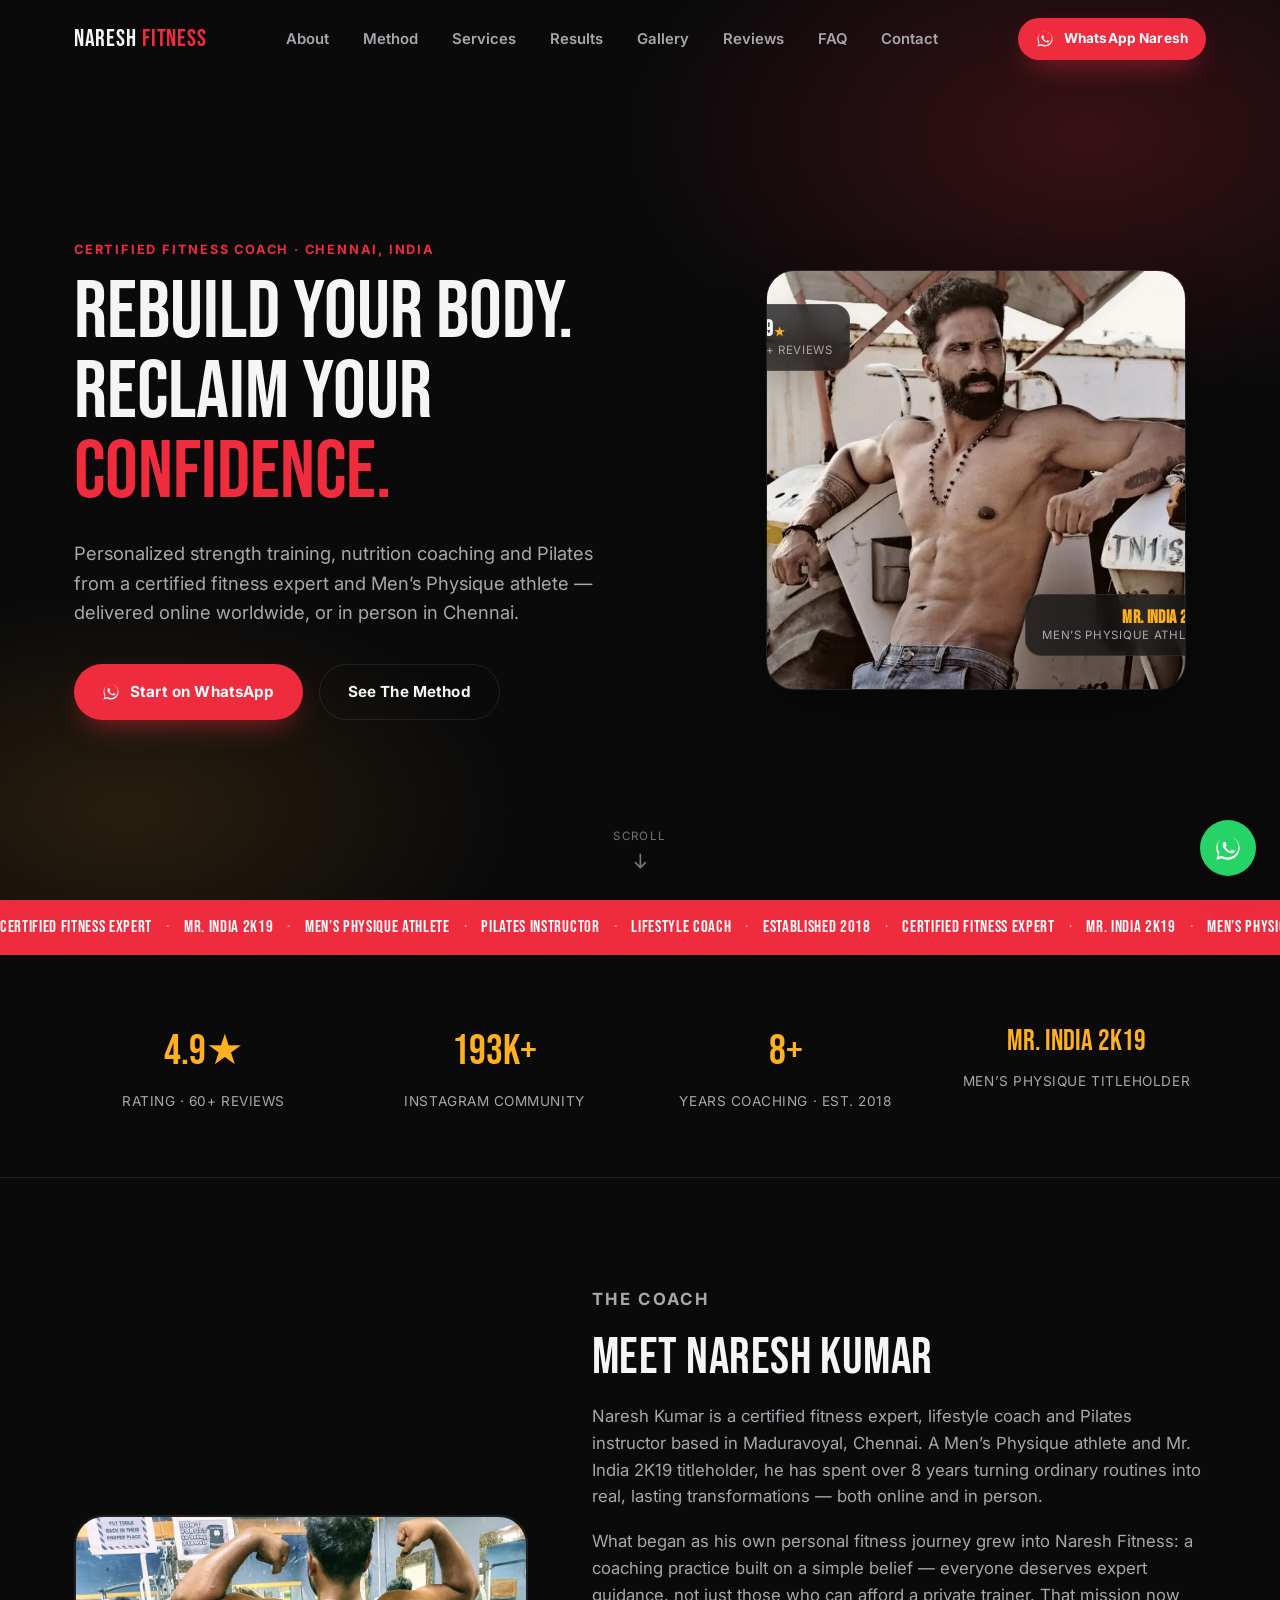
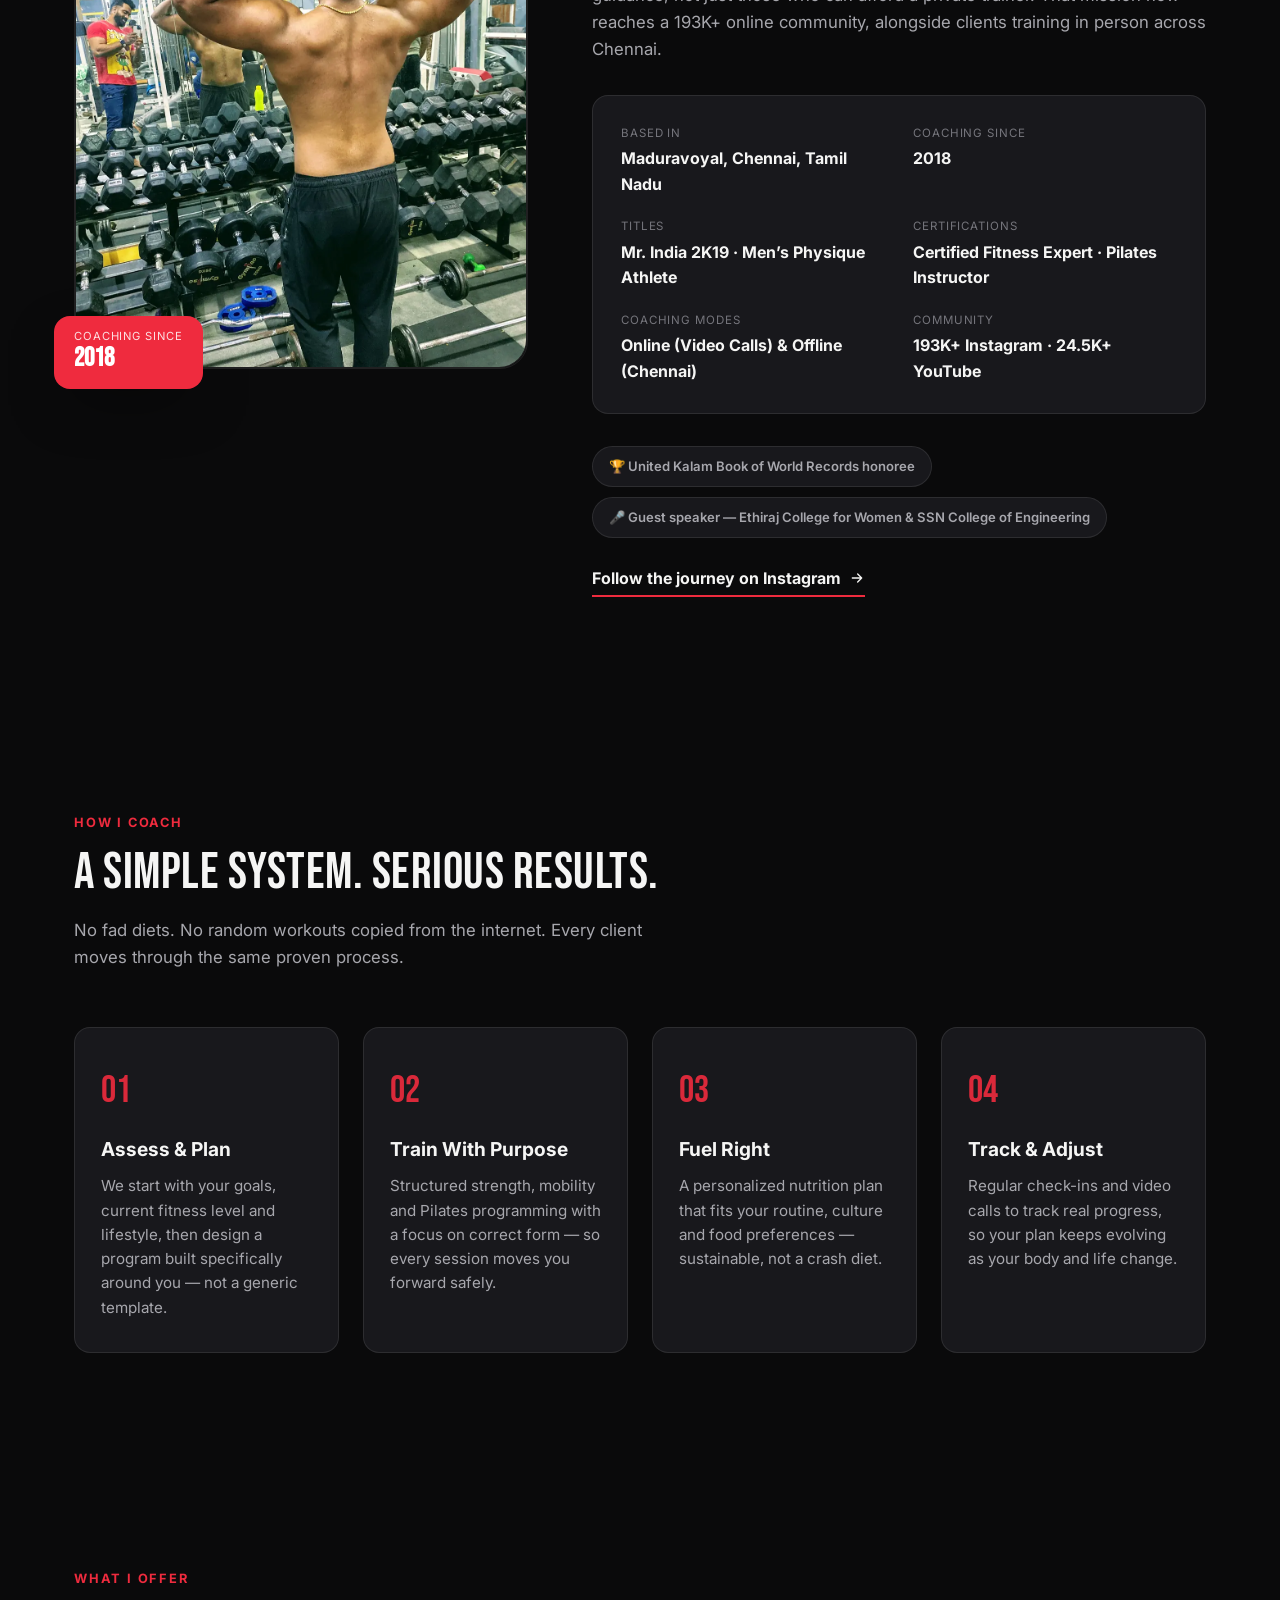
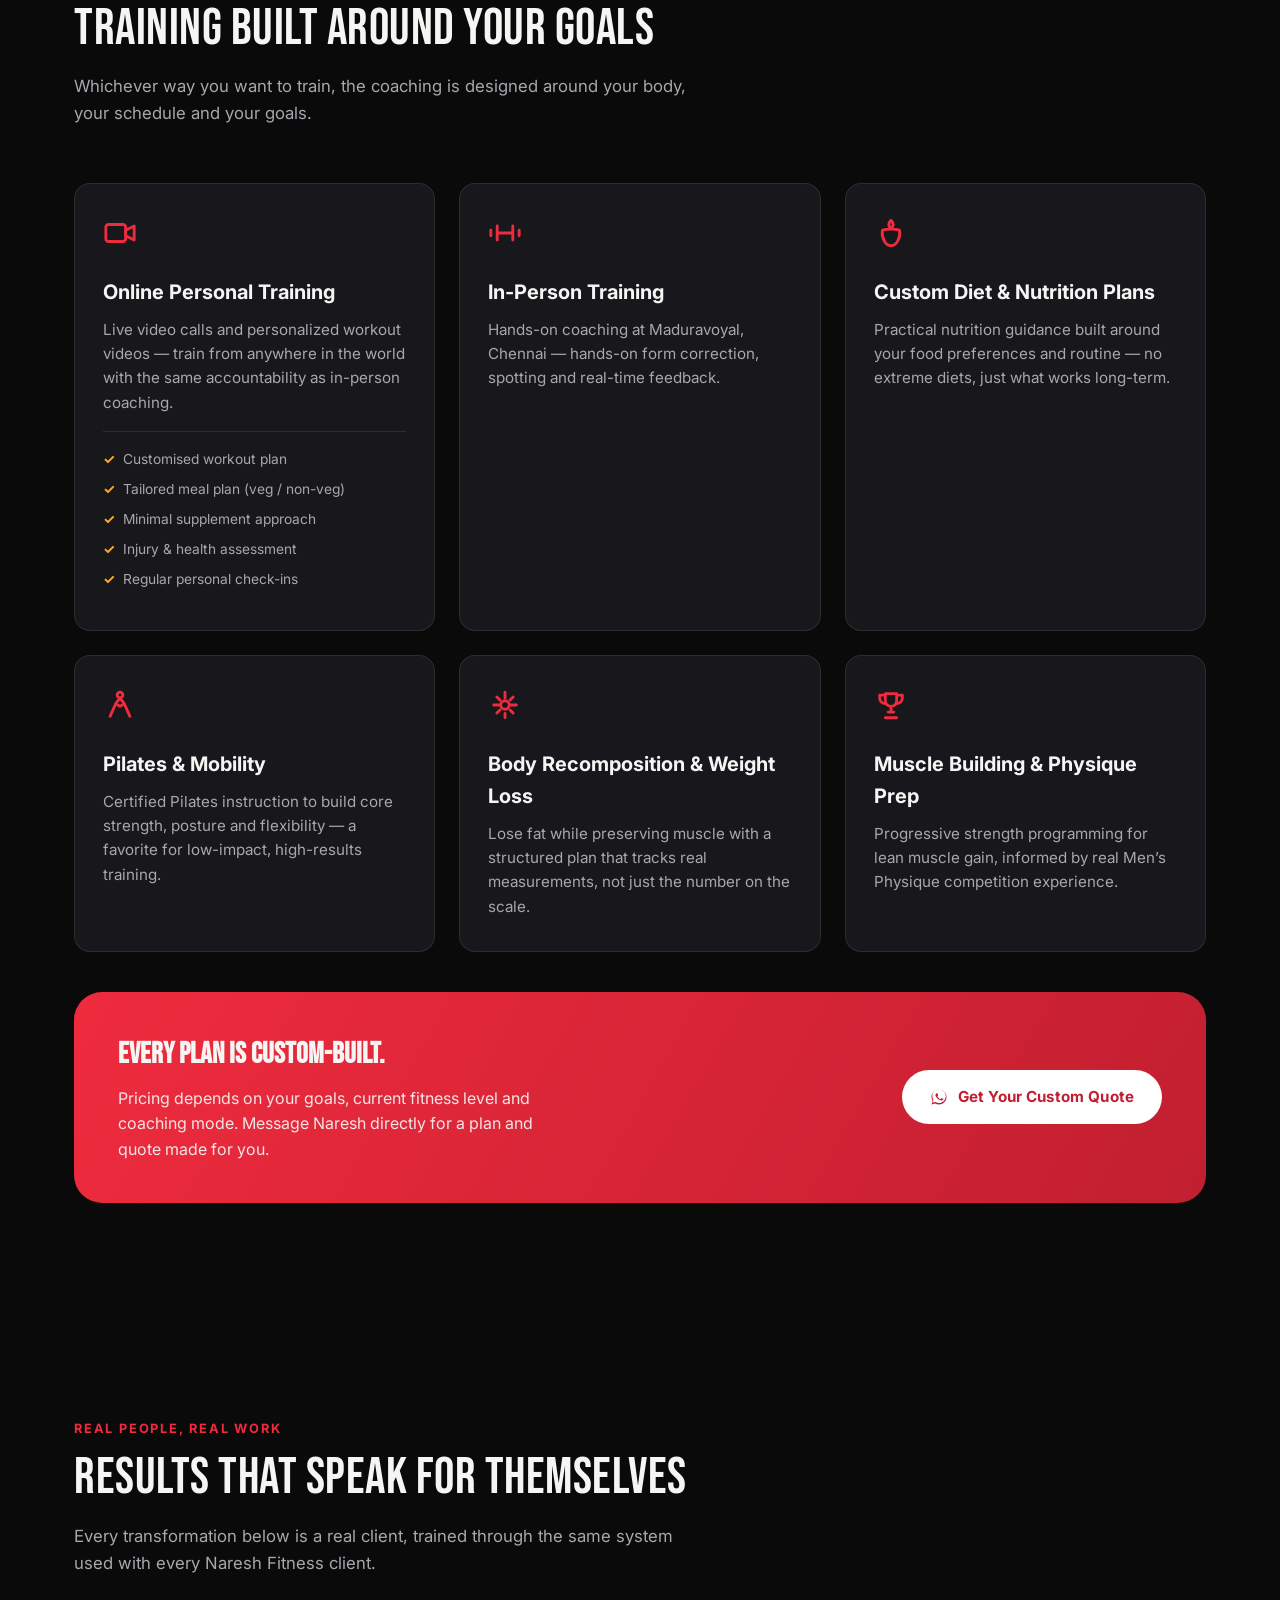
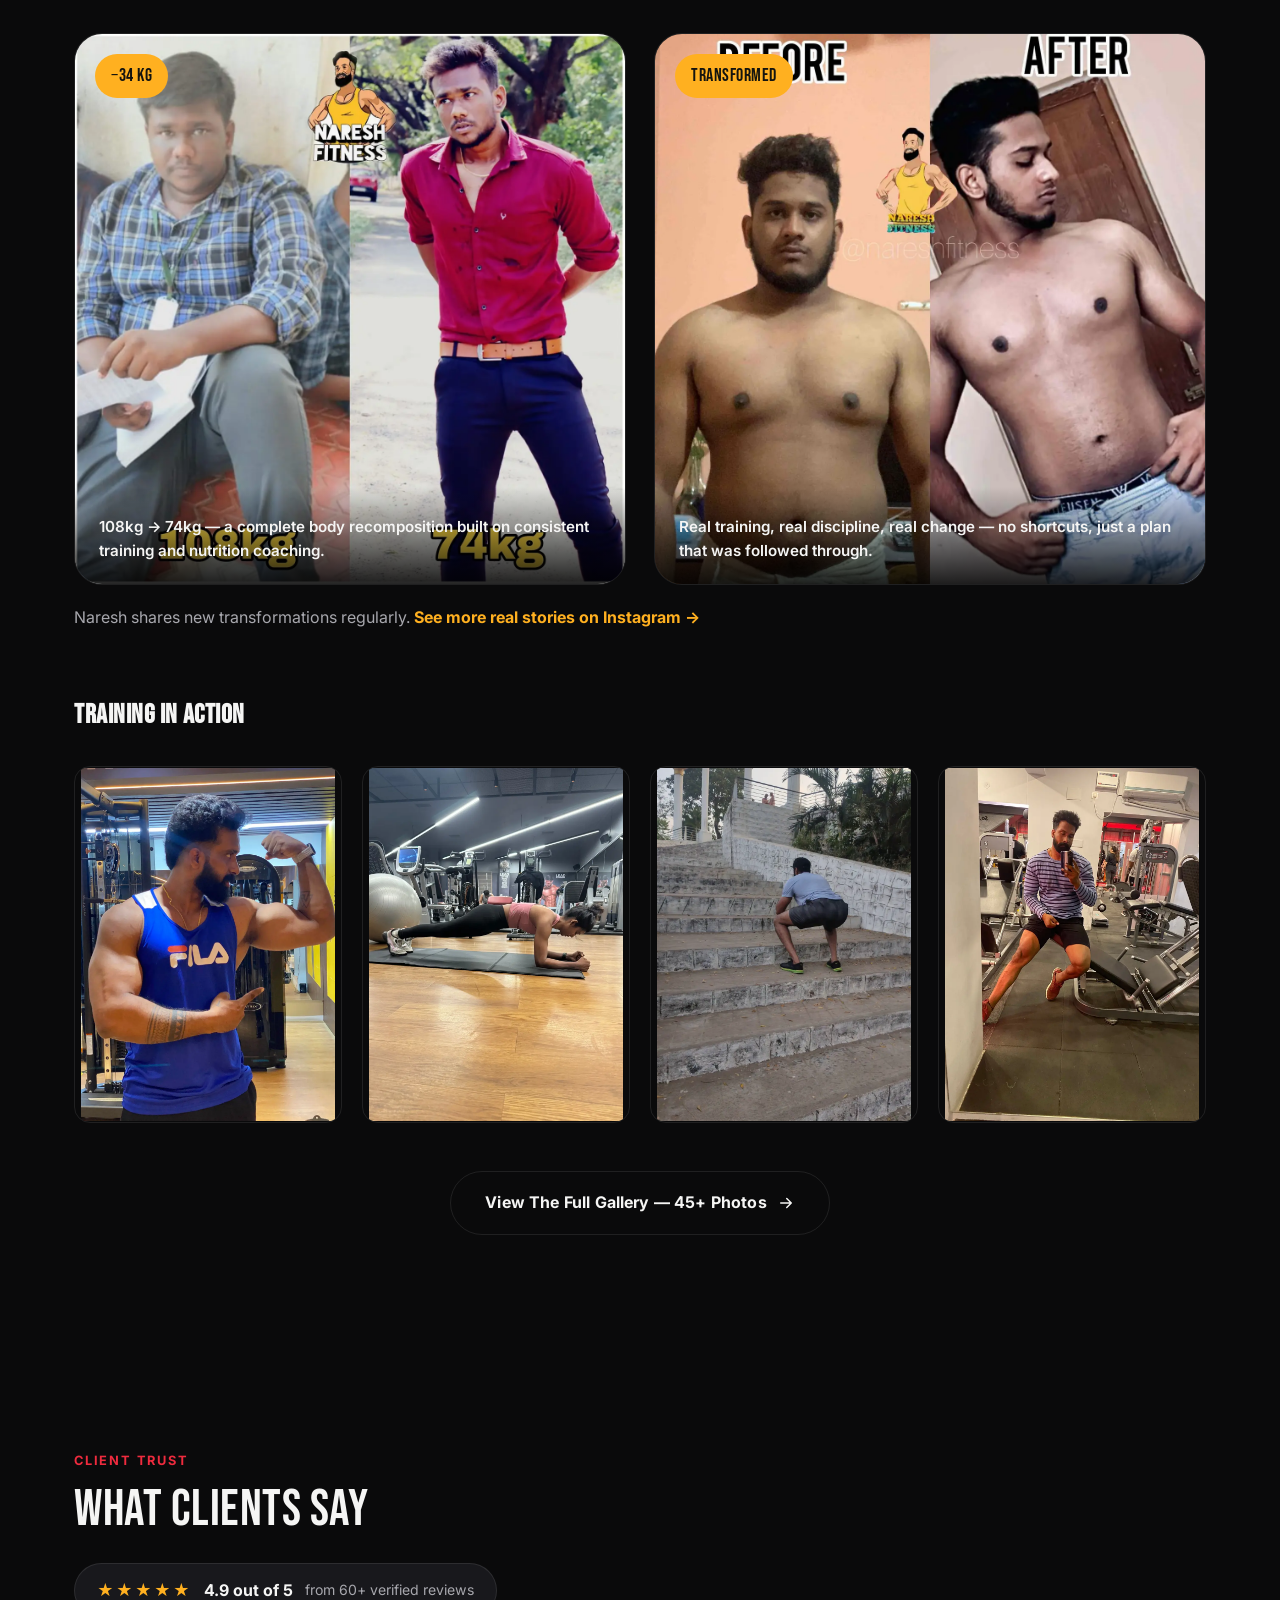
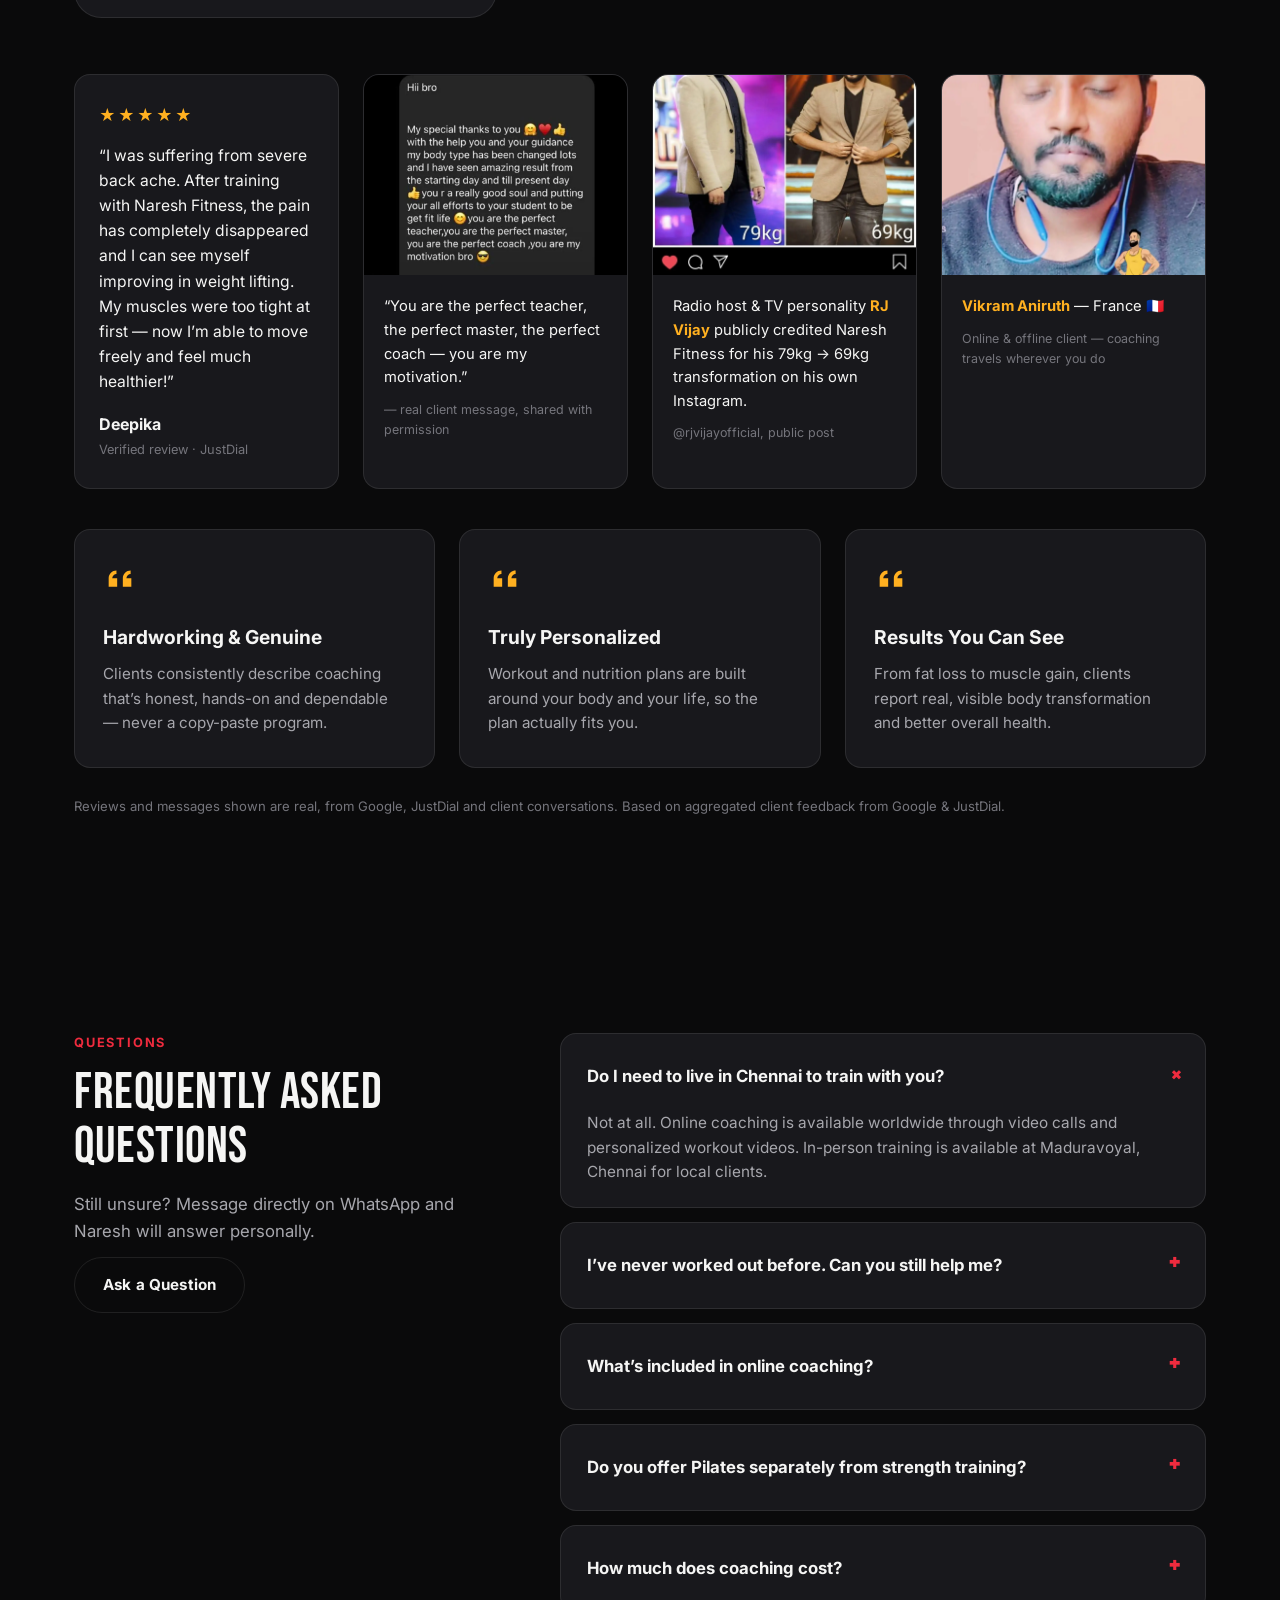
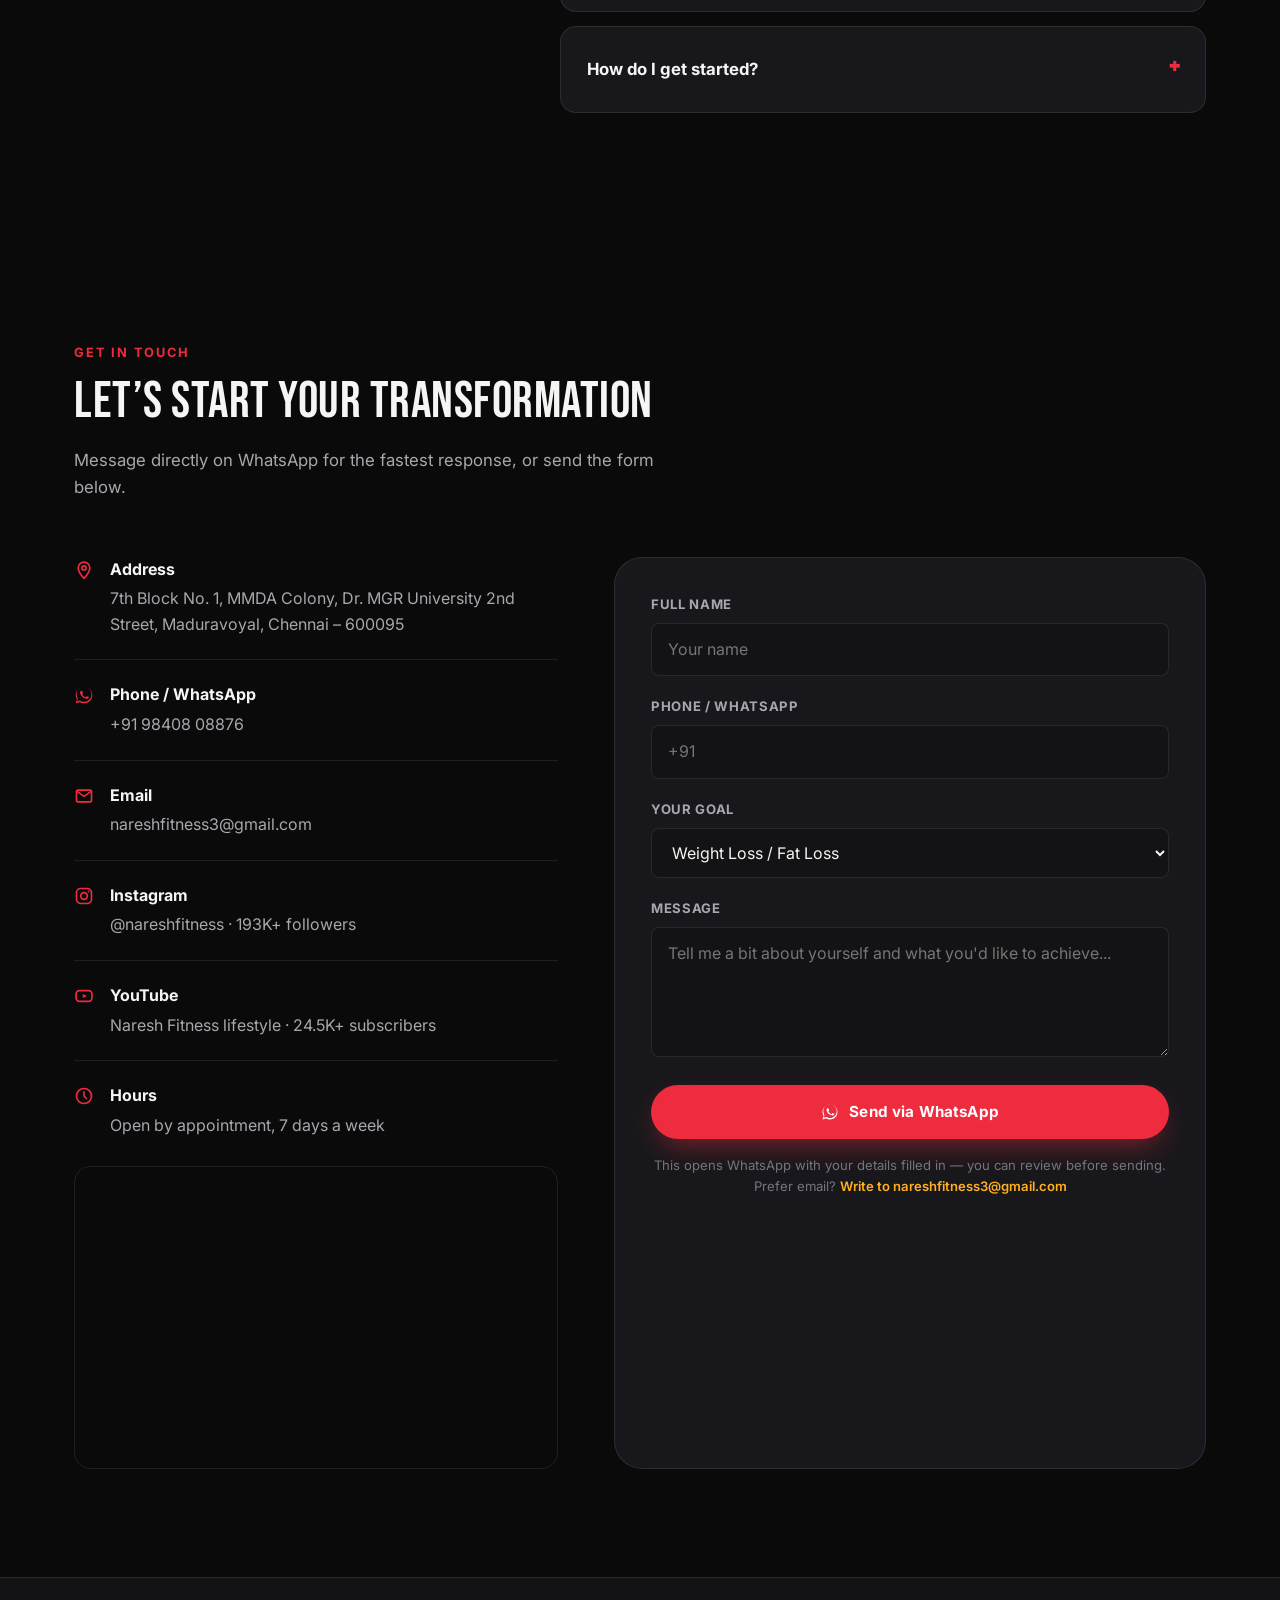
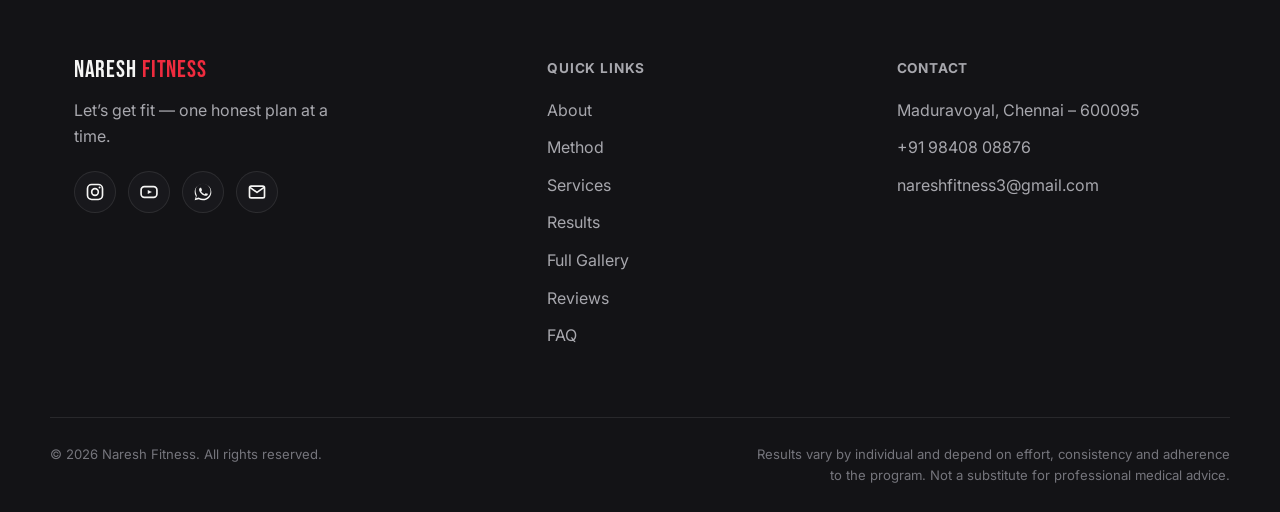
==== index.html @ 50fafb5f "Build Naresh Fitness website Personal training landing page for Naresh Kumar (certified fitness expe" ====
<!DOCTYPE html>
<html lang="en">
<head>
<meta charset="UTF-8">
<meta name="viewport" content="width=device-width, initial-scale=1, viewport-fit=cover">
<title>Naresh Fitness | Certified Fitness Coach &amp; Personal Trainer in Chennai</title>
<meta name="description" content="Naresh Kumar — certified fitness expert, Pilates instructor and Men's Physique athlete. Online &amp; in-person personal training, nutrition coaching and body transformation programs from Chennai. 4.9★ rated, 193K+ community.">
<meta name="keywords" content="Naresh Fitness, fitness trainer Chennai, personal trainer Chennai, online fitness coach, Pilates instructor Chennai, body transformation, weight loss coach, Men's Physique athlete, Maduravoyal gym trainer">
<meta name="author" content="Naresh Kumar - Naresh Fitness">
<meta name="robots" content="index, follow">
<link rel="canonical" href="https://dinesh0666.github.io/naresh-fitness/">

<!-- Open Graph -->
<meta property="og:type" content="website">
<meta property="og:site_name" content="Naresh Fitness">
<meta property="og:title" content="Naresh Fitness | Certified Fitness Coach & Personal Trainer in Chennai">
<meta property="og:description" content="Certified fitness expert, Pilates instructor &amp; Men's Physique athlete. Online &amp; in-person coaching, nutrition plans and real body transformations from Chennai.">
<meta property="og:image" content="https://dinesh0666.github.io/naresh-fitness/assets/img/og-image.jpg">
<meta property="og:url" content="https://dinesh0666.github.io/naresh-fitness/">
<meta property="og:locale" content="en_IN">

<!-- Twitter -->
<meta name="twitter:card" content="summary_large_image">
<meta name="twitter:title" content="Naresh Fitness | Certified Fitness Coach in Chennai">
<meta name="twitter:description" content="Certified fitness expert &amp; Men's Physique athlete. Online &amp; in-person coaching from Chennai. 4.9★ rated, 193K+ community.">
<meta name="twitter:image" content="https://dinesh0666.github.io/naresh-fitness/assets/img/og-image.jpg">

<meta name="theme-color" content="#0a0a0b">

<!-- Icons -->
<link rel="icon" href="favicon.ico" sizes="any">
<link rel="icon" type="image/png" sizes="32x32" href="assets/img/favicon-32.png">
<link rel="apple-touch-icon" href="assets/img/apple-touch-icon.png">

<!-- Fonts -->
<link rel="preconnect" href="https://fonts.googleapis.com">
<link rel="preconnect" href="https://fonts.gstatic.com" crossorigin>
<link href="https://fonts.googleapis.com/css2?family=Bebas+Neue&amp;family=Inter:wght@400;500;600;700;800&amp;display=swap" rel="stylesheet">

<link rel="stylesheet" href="assets/css/style.css">

<script type="application/ld+json">
{
  "@context": "https://schema.org",
  "@type": "ExerciseGym",
  "name": "Naresh Fitness",
  "alternateName": "Lifestyle Celebrity Coach - Naresh Kumar",
  "description": "Certified fitness expert, Pilates instructor and Men's Physique athlete offering online and in-person personal training, nutrition coaching and body transformation programs.",
  "image": "https://dinesh0666.github.io/naresh-fitness/assets/img/og-image.jpg",
  "url": "https://dinesh0666.github.io/naresh-fitness/",
  "telephone": "+919840808876",
  "email": "nareshfitness3@gmail.com",
  "priceRange": "$$",
  "address": {
    "@type": "PostalAddress",
    "streetAddress": "7th Block No. 1, MMDA Colony, Dr. MGR University, 2nd Street, Maduravoyal",
    "addressLocality": "Chennai",
    "addressRegion": "Tamil Nadu",
    "postalCode": "600095",
    "addressCountry": "IN"
  },
  "founder": {
    "@type": "Person",
    "name": "Naresh Kumar",
    "jobTitle": "Certified Fitness Expert & Pilates Instructor"
  },
  "foundingDate": "2018",
  "sameAs": [
    "https://www.instagram.com/nareshfitness/",
    "https://www.youtube.com/@nareshfitnesslifestyle"
  ],
  "aggregateRating": {
    "@type": "AggregateRating",
    "ratingValue": "4.9",
    "reviewCount": "60"
  }
}
</script>
</head>
<body>

<a class="skip-link" href="#main">Skip to content</a>

<!-- ===================== HEADER ===================== -->
<header class="site-header" id="siteHeader">
  <div class="container header-inner">
    <a href="#home" class="logo" aria-label="Naresh Fitness home">
      <span class="logo-mark">NARESH</span><span class="logo-sub">FITNESS</span>
    </a>

    <nav class="nav" id="siteNav" aria-label="Primary">
      <ul>
        <li><a href="#about" class="nav-link">About</a></li>
        <li><a href="#method" class="nav-link">Method</a></li>
        <li><a href="#services" class="nav-link">Services</a></li>
        <li><a href="#results" class="nav-link">Results</a></li>
        <li><a href="gallery.html" class="nav-link">Gallery</a></li>
        <li><a href="#reviews" class="nav-link">Reviews</a></li>
        <li><a href="#faq" class="nav-link">FAQ</a></li>
        <li><a href="#contact" class="nav-link">Contact</a></li>
      </ul>
    </nav>

    <div class="header-actions">
      <a href="https://wa.me/919840808876?text=Hi%20Naresh%2C%20I%27d%20like%20to%20know%20more%20about%20your%20coaching%20programs!" class="btn btn-primary btn-sm header-cta" target="_blank" rel="noopener">
        <svg viewBox="0 0 24 24" aria-hidden="true" class="icon"><use href="#icon-whatsapp"></use></svg>
        <span>WhatsApp Naresh</span>
      </a>
      <button class="nav-toggle" id="navToggle" aria-label="Toggle menu" aria-expanded="false" aria-controls="siteNav">
        <span></span><span></span><span></span>
      </button>
    </div>
  </div>
</header>

<main id="main">

  <!-- ===================== HERO ===================== -->
  <section class="hero" id="home">
    <div class="hero-bg" aria-hidden="true"></div>
    <div class="container hero-inner">
      <div class="hero-copy reveal">
        <p class="eyebrow">Certified Fitness Coach · Chennai, India</p>
        <h1 class="hero-title">
          <span class="line">REBUILD YOUR BODY.</span>
          <span class="line">RECLAIM YOUR</span>
          <span class="line accent">CONFIDENCE.</span>
        </h1>
        <p class="hero-sub">Personalized strength training, nutrition coaching and Pilates from a certified fitness expert and Men&rsquo;s Physique athlete — delivered online worldwide, or in person in Chennai.</p>
        <div class="hero-actions">
          <a href="https://wa.me/919840808876?text=Hi%20Naresh%2C%20I%27d%20like%20to%20start%20my%20fitness%20journey!" class="btn btn-primary" target="_blank" rel="noopener">
            <svg viewBox="0 0 24 24" aria-hidden="true" class="icon"><use href="#icon-whatsapp"></use></svg>
            <span>Start on WhatsApp</span>
          </a>
          <a href="#method" class="btn btn-ghost">See The Method</a>
        </div>
      </div>

      <div class="hero-media reveal" data-reveal-delay="150">
        <div class="hero-portrait">
          <picture>
            <source srcset="assets/img/naresh-portrait.webp" type="image/webp">
            <img src="assets/img/naresh-portrait.jpg" alt="Naresh Kumar, certified fitness coach and Men's Physique athlete" width="900" height="900" fetchpriority="high">
          </picture>
          <div class="hero-badge hero-badge--rating">
            <strong>4.9<span>★</span></strong>
            <span>60+ Reviews</span>
          </div>
          <div class="hero-badge hero-badge--title">
            <strong>Mr. India 2K19</strong>
            <span>Men&rsquo;s Physique Athlete</span>
          </div>
        </div>
      </div>
    </div>

    <button class="scroll-cue" id="scrollCue" aria-label="Scroll to trust section">
      <span>Scroll</span>
      <svg viewBox="0 0 24 24" aria-hidden="true" class="icon"><use href="#icon-arrow-down"></use></svg>
    </button>
  </section>

  <!-- ===================== MARQUEE ===================== -->
  <div class="marquee" aria-hidden="true">
    <div class="marquee-track">
      <span>CERTIFIED FITNESS EXPERT</span><span class="dot">·</span>
      <span>MR. INDIA 2K19</span><span class="dot">·</span>
      <span>MEN&rsquo;S PHYSIQUE ATHLETE</span><span class="dot">·</span>
      <span>PILATES INSTRUCTOR</span><span class="dot">·</span>
      <span>LIFESTYLE COACH</span><span class="dot">·</span>
      <span>ESTABLISHED 2018</span><span class="dot">·</span>
      <span>CERTIFIED FITNESS EXPERT</span><span class="dot">·</span>
      <span>MR. INDIA 2K19</span><span class="dot">·</span>
      <span>MEN&rsquo;S PHYSIQUE ATHLETE</span><span class="dot">·</span>
      <span>PILATES INSTRUCTOR</span><span class="dot">·</span>
      <span>LIFESTYLE COACH</span><span class="dot">·</span>
      <span>ESTABLISHED 2018</span><span class="dot">·</span>
    </div>
  </div>

  <!-- ===================== TRUST BAR ===================== -->
  <section class="trust-bar" aria-label="Key achievements">
    <div class="container trust-grid">
      <div class="trust-item reveal">
        <span class="trust-value"><span class="count-up" data-count-to="4.9" data-decimals="1">0</span>★</span>
        <span class="trust-label">Rating &middot; 60+ Reviews</span>
      </div>
      <div class="trust-item reveal" data-reveal-delay="80">
        <span class="trust-value"><span class="count-up" data-count-to="193">0</span>K+</span>
        <span class="trust-label">Instagram Community</span>
      </div>
      <div class="trust-item reveal" data-reveal-delay="160">
        <span class="trust-value"><span class="count-up" data-count-to="8">0</span>+</span>
        <span class="trust-label">Years Coaching &middot; Est. 2018</span>
      </div>
      <div class="trust-item reveal" data-reveal-delay="240">
        <span class="trust-value trust-value--text">Mr. India 2K19</span>
        <span class="trust-label">Men&rsquo;s Physique Titleholder</span>
      </div>
    </div>
  </section>

  <!-- ===================== ABOUT ===================== -->
  <section class="about" id="about">
    <div class="container about-grid">
      <div class="about-media reveal">
        <picture>
          <source srcset="assets/img/gym-back-day.webp" type="image/webp">
          <img src="assets/img/gym-back-day.jpg" alt="Naresh Kumar training back muscles at the gym" width="1100" height="1100" loading="lazy">
        </picture>
        <div class="about-media-badge">
          <span>Coaching Since</span>
          <strong>2018</strong>
        </div>
      </div>

      <div class="about-copy">
        <p class="eyebrow reveal">The Coach</p>
        <h2 class="section-title reveal">MEET NARESH KUMAR</h2>
        <p class="reveal">Naresh Kumar is a certified fitness expert, lifestyle coach and Pilates instructor based in Maduravoyal, Chennai. A Men&rsquo;s Physique athlete and Mr. India 2K19 titleholder, he has spent over 8 years turning ordinary routines into real, lasting transformations — both online and in person.</p>
        <p class="reveal">What began as his own personal fitness journey grew into Naresh Fitness: a coaching practice built on a simple belief — everyone deserves expert guidance, not just those who can afford a private trainer. That mission now reaches a 193K+ online community, alongside clients training in person across Chennai.</p>

        <dl class="fact-grid reveal">
          <div><dt>Based In</dt><dd>Maduravoyal, Chennai, Tamil Nadu</dd></div>
          <div><dt>Coaching Since</dt><dd>2018</dd></div>
          <div><dt>Titles</dt><dd>Mr. India 2K19 &middot; Men&rsquo;s Physique Athlete</dd></div>
          <div><dt>Certifications</dt><dd>Certified Fitness Expert &middot; Pilates Instructor</dd></div>
          <div><dt>Coaching Modes</dt><dd>Online (Video Calls) &amp; Offline (Chennai)</dd></div>
          <div><dt>Community</dt><dd>193K+ Instagram &middot; 24.5K+ YouTube</dd></div>
        </dl>

        <ul class="recognition-row reveal">
          <li>🏆 United Kalam Book of World Records honoree</li>
          <li>🎤 Guest speaker — Ethiraj College for Women &amp; SSN College of Engineering</li>
        </ul>

        <a class="text-link reveal" href="https://www.instagram.com/nareshfitness/" target="_blank" rel="noopener">Follow the journey on Instagram <svg viewBox="0 0 24 24" class="icon icon-sm" aria-hidden="true"><use href="#icon-arrow-right"></use></svg></a>
      </div>
    </div>
  </section>

  <!-- ===================== METHOD ===================== -->
  <section class="method" id="method">
    <div class="container">
      <div class="section-head">
        <p class="eyebrow reveal">How I Coach</p>
        <h2 class="section-title reveal">A SIMPLE SYSTEM. SERIOUS RESULTS.</h2>
        <p class="section-sub reveal">No fad diets. No random workouts copied from the internet. Every client moves through the same proven process.</p>
      </div>

      <ol class="method-grid">
        <li class="method-card reveal">
          <span class="method-num">01</span>
          <h3>Assess &amp; Plan</h3>
          <p>We start with your goals, current fitness level and lifestyle, then design a program built specifically around you — not a generic template.</p>
        </li>
        <li class="method-card reveal" data-reveal-delay="80">
          <span class="method-num">02</span>
          <h3>Train With Purpose</h3>
          <p>Structured strength, mobility and Pilates programming with a focus on correct form — so every session moves you forward safely.</p>
        </li>
        <li class="method-card reveal" data-reveal-delay="160">
          <span class="method-num">03</span>
          <h3>Fuel Right</h3>
          <p>A personalized nutrition plan that fits your routine, culture and food preferences — sustainable, not a crash diet.</p>
        </li>
        <li class="method-card reveal" data-reveal-delay="240">
          <span class="method-num">04</span>
          <h3>Track &amp; Adjust</h3>
          <p>Regular check-ins and video calls to track real progress, so your plan keeps evolving as your body and life change.</p>
        </li>
      </ol>
    </div>
  </section>

  <!-- ===================== SERVICES ===================== -->
  <section class="services" id="services">
    <div class="container">
      <div class="section-head">
        <p class="eyebrow reveal">What I Offer</p>
        <h2 class="section-title reveal">TRAINING BUILT AROUND YOUR GOALS</h2>
        <p class="section-sub reveal">Whichever way you want to train, the coaching is designed around your body, your schedule and your goals.</p>
      </div>

      <div class="services-grid">
        <div class="service-card reveal">
          <svg viewBox="0 0 24 24" class="icon icon-lg" aria-hidden="true"><use href="#icon-video"></use></svg>
          <h3>Online Personal Training</h3>
          <p>Live video calls and personalized workout videos — train from anywhere in the world with the same accountability as in-person coaching.</p>
          <ul class="service-features">
            <li>Customised workout plan</li>
            <li>Tailored meal plan (veg / non-veg)</li>
            <li>Minimal supplement approach</li>
            <li>Injury &amp; health assessment</li>
            <li>Regular personal check-ins</li>
          </ul>
        </div>
        <div class="service-card reveal" data-reveal-delay="60">
          <svg viewBox="0 0 24 24" class="icon icon-lg" aria-hidden="true"><use href="#icon-dumbbell"></use></svg>
          <h3>In-Person Training</h3>
          <p>Hands-on coaching at Maduravoyal, Chennai — hands-on form correction, spotting and real-time feedback.</p>
        </div>
        <div class="service-card reveal" data-reveal-delay="120">
          <svg viewBox="0 0 24 24" class="icon icon-lg" aria-hidden="true"><use href="#icon-nutrition"></use></svg>
          <h3>Custom Diet &amp; Nutrition Plans</h3>
          <p>Practical nutrition guidance built around your food preferences and routine — no extreme diets, just what works long-term.</p>
        </div>
        <div class="service-card reveal" data-reveal-delay="180">
          <svg viewBox="0 0 24 24" class="icon icon-lg" aria-hidden="true"><use href="#icon-pilates"></use></svg>
          <h3>Pilates &amp; Mobility</h3>
          <p>Certified Pilates instruction to build core strength, posture and flexibility — a favorite for low-impact, high-results training.</p>
        </div>
        <div class="service-card reveal" data-reveal-delay="240">
          <svg viewBox="0 0 24 24" class="icon icon-lg" aria-hidden="true"><use href="#icon-scale"></use></svg>
          <h3>Body Recomposition &amp; Weight Loss</h3>
          <p>Lose fat while preserving muscle with a structured plan that tracks real measurements, not just the number on the scale.</p>
        </div>
        <div class="service-card reveal" data-reveal-delay="300">
          <svg viewBox="0 0 24 24" class="icon icon-lg" aria-hidden="true"><use href="#icon-trophy"></use></svg>
          <h3>Muscle Building &amp; Physique Prep</h3>
          <p>Progressive strength programming for lean muscle gain, informed by real Men&rsquo;s Physique competition experience.</p>
        </div>
      </div>

      <div class="services-cta reveal">
        <div>
          <h3>Every plan is custom-built.</h3>
          <p>Pricing depends on your goals, current fitness level and coaching mode. Message Naresh directly for a plan and quote made for you.</p>
        </div>
        <a href="https://wa.me/919840808876?text=Hi%20Naresh%2C%20I%27d%20like%20a%20custom%20coaching%20quote." class="btn btn-primary" target="_blank" rel="noopener">
          <svg viewBox="0 0 24 24" aria-hidden="true" class="icon"><use href="#icon-whatsapp"></use></svg>
          <span>Get Your Custom Quote</span>
        </a>
      </div>
    </div>
  </section>

  <!-- ===================== RESULTS ===================== -->
  <section class="results" id="results">
    <div class="container">
      <div class="section-head">
        <p class="eyebrow reveal">Real People, Real Work</p>
        <h2 class="section-title reveal">RESULTS THAT SPEAK FOR THEMSELVES</h2>
        <p class="section-sub reveal">Every transformation below is a real client, trained through the same system used with every Naresh Fitness client.</p>
      </div>

      <div class="transform-grid">
        <figure class="transform-card reveal">
          <picture>
            <source srcset="assets/img/transformation-108-74.webp" type="image/webp">
            <img src="assets/img/transformation-108-74.jpg" alt="Client body transformation from 108kg to 74kg through Naresh Fitness coaching" width="1300" height="1300" loading="lazy">
          </picture>
          <span class="transform-badge">&minus;34&nbsp;KG</span>
          <figcaption>108kg &rarr; 74kg — a complete body recomposition built on consistent training and nutrition coaching.</figcaption>
        </figure>
        <figure class="transform-card reveal" data-reveal-delay="120">
          <picture>
            <source srcset="assets/img/transformation-before-after.webp" type="image/webp">
            <img src="assets/img/transformation-before-after.jpg" alt="Client before and after body transformation through Naresh Fitness coaching" width="1300" height="1300" loading="lazy">
          </picture>
          <span class="transform-badge">TRANSFORMED</span>
          <figcaption>Real training, real discipline, real change — no shortcuts, just a plan that was followed through.</figcaption>
        </figure>
      </div>

      <p class="transform-more reveal">Naresh shares new transformations regularly. <a href="https://www.instagram.com/nareshfitness/" target="_blank" rel="noopener">See more real stories on Instagram &rarr;</a></p>

      <div class="gallery-head reveal">
        <h3>Training In Action</h3>
      </div>
      <div class="gallery-grid" id="galleryGrid">
        <button class="gallery-item reveal" data-full="assets/img/gym-biceps-fila.jpg" aria-label="Open image: strength training session">
          <picture>
            <source srcset="assets/img/gym-biceps-fila.webp" type="image/webp">
            <img src="assets/img/gym-biceps-fila.jpg" alt="Naresh Kumar strength training session at the gym" width="1050" height="1400" loading="lazy">
          </picture>
        </button>
        <button class="gallery-item reveal" data-reveal-delay="60" data-full="assets/img/gym-plank-client.jpg" aria-label="Open image: client core training session">
          <picture>
            <source srcset="assets/img/gym-plank-client.webp" type="image/webp">
            <img src="assets/img/gym-plank-client.jpg" alt="Client core and plank training session at Naresh Fitness" width="1050" height="1400" loading="lazy">
          </picture>
        </button>
        <button class="gallery-item reveal" data-reveal-delay="120" data-full="assets/img/outdoor-lunge.jpg" aria-label="Open image: outdoor training session">
          <picture>
            <source srcset="assets/img/outdoor-lunge.webp" type="image/webp">
            <img src="assets/img/outdoor-lunge.jpg" alt="Outdoor lunge training session" width="844" height="1500" loading="lazy">
          </picture>
        </button>
        <button class="gallery-item reveal" data-reveal-delay="180" data-full="assets/img/gym-stretch-mirror.jpg" aria-label="Open image: mobility training session">
          <picture>
            <source srcset="assets/img/gym-stretch-mirror.webp" type="image/webp">
            <img src="assets/img/gym-stretch-mirror.jpg" alt="Mobility and stretch training session at the gym" width="1050" height="1400" loading="lazy">
          </picture>
        </button>
      </div>

      <div class="view-all-cta reveal">
        <a href="gallery.html" class="btn btn-ghost btn-lg">
          <span>View The Full Gallery — 45+ Photos</span>
          <svg viewBox="0 0 24 24" class="icon" aria-hidden="true"><use href="#icon-arrow-right"></use></svg>
        </a>
      </div>
    </div>
  </section>

  <!-- ===================== REVIEWS ===================== -->
  <section class="reviews" id="reviews">
    <div class="container">
      <div class="section-head">
        <p class="eyebrow reveal">Client Trust</p>
        <h2 class="section-title reveal">WHAT CLIENTS SAY</h2>
        <a class="rating-badge reveal" href="https://www.justdial.com/Chennai/Lifestyle-Celebrity-Coach-Dr-Mgr-University-Maduravoyal/044PXX44-XX44-200703040919-I7Q8_BZDET" target="_blank" rel="noopener">
          <span class="stars" aria-hidden="true">★★★★★</span>
          <strong>4.9 out of 5</strong>
          <span>from 60+ verified reviews</span>
        </a>
      </div>

      <div class="testimonial-grid">
        <div class="testimonial-card reveal">
          <div class="testimonial-stars" aria-hidden="true">★★★★★</div>
          <p class="testimonial-quote">&ldquo;I was suffering from severe back ache. After training with Naresh Fitness, the pain has completely disappeared and I can see myself improving in weight lifting. My muscles were too tight at first — now I&rsquo;m able to move freely and feel much healthier!&rdquo;</p>
          <div class="testimonial-author">
            <strong>Deepika</strong>
            <span>Verified review &middot; JustDial</span>
          </div>
        </div>

        <figure class="testimonial-card testimonial-card--shot reveal" data-reveal-delay="80">
          <picture>
            <source srcset="assets/img/gallery/testimonial-whatsapp-1.webp" type="image/webp">
            <img src="assets/img/gallery/testimonial-whatsapp-1.jpg" alt="Real WhatsApp message from a client thanking Naresh for his coaching and guidance" loading="lazy">
          </picture>
          <figcaption>&ldquo;You are the perfect teacher, the perfect master, the perfect coach — you are my motivation.&rdquo; <span>— real client message, shared with permission</span></figcaption>
        </figure>

        <figure class="testimonial-card testimonial-card--shot reveal" data-reveal-delay="160">
          <picture>
            <source srcset="assets/img/gallery/transform-celebrity-rjvijay.webp" type="image/webp">
            <img src="assets/img/gallery/transform-celebrity-rjvijay.jpg" alt="RJ Vijay Instagram post crediting Naresh Fitness for his 79kg to 69kg transformation" loading="lazy">
          </picture>
          <figcaption>Radio host &amp; TV personality <strong>RJ Vijay</strong> publicly credited Naresh Fitness for his 79kg &rarr; 69kg transformation on his own Instagram. <span>@rjvijayofficial, public post</span></figcaption>
        </figure>

        <figure class="testimonial-card testimonial-card--shot reveal" data-reveal-delay="240">
          <picture>
            <source srcset="assets/img/gallery/recognition-client-france.webp" type="image/webp">
            <img src="assets/img/gallery/recognition-client-france.jpg" alt="Vikram Aniruth, an online and offline client of Naresh Fitness based in France" loading="lazy">
          </picture>
          <figcaption><strong>Vikram Aniruth</strong> — France 🇫🇷 <span>Online &amp; offline client — coaching travels wherever you do</span></figcaption>
        </figure>
      </div>

      <div class="insight-strip">
        <div class="review-card reveal">
          <svg viewBox="0 0 24 24" class="icon icon-lg quote-icon" aria-hidden="true"><use href="#icon-quote"></use></svg>
          <h3>Hardworking &amp; Genuine</h3>
          <p>Clients consistently describe coaching that&rsquo;s honest, hands-on and dependable — never a copy-paste program.</p>
        </div>
        <div class="review-card reveal" data-reveal-delay="80">
          <svg viewBox="0 0 24 24" class="icon icon-lg quote-icon" aria-hidden="true"><use href="#icon-quote"></use></svg>
          <h3>Truly Personalized</h3>
          <p>Workout and nutrition plans are built around your body and your life, so the plan actually fits you.</p>
        </div>
        <div class="review-card reveal" data-reveal-delay="160">
          <svg viewBox="0 0 24 24" class="icon icon-lg quote-icon" aria-hidden="true"><use href="#icon-quote"></use></svg>
          <h3>Results You Can See</h3>
          <p>From fat loss to muscle gain, clients report real, visible body transformation and better overall health.</p>
        </div>
      </div>
      <p class="reviews-disclosure reveal">Reviews and messages shown are real, from Google, JustDial and client conversations. Based on aggregated client feedback from Google &amp; JustDial.</p>
    </div>
  </section>

  <!-- ===================== FAQ ===================== -->
  <section class="faq" id="faq">
    <div class="container faq-grid">
      <div class="faq-intro">
        <p class="eyebrow reveal">Questions</p>
        <h2 class="section-title reveal">FREQUENTLY ASKED QUESTIONS</h2>
        <p class="section-sub reveal">Still unsure? Message directly on WhatsApp and Naresh will answer personally.</p>
        <a href="https://wa.me/919840808876?text=Hi%20Naresh%2C%20I%20have%20a%20question%20about%20your%20coaching." class="btn btn-ghost reveal" target="_blank" rel="noopener">Ask a Question</a>
      </div>

      <div class="faq-list reveal">
        <details class="faq-item" open>
          <summary>Do I need to live in Chennai to train with you?</summary>
          <p>Not at all. Online coaching is available worldwide through video calls and personalized workout videos. In-person training is available at Maduravoyal, Chennai for local clients.</p>
        </details>
        <details class="faq-item">
          <summary>I&rsquo;ve never worked out before. Can you still help me?</summary>
          <p>Yes — every program is built around your current fitness level, whether you&rsquo;re a complete beginner or already experienced.</p>
        </details>
        <details class="faq-item">
          <summary>What&rsquo;s included in online coaching?</summary>
          <p>A personalized workout plan, a custom nutrition plan, and regular check-ins and video calls to track progress and adjust your program.</p>
        </details>
        <details class="faq-item">
          <summary>Do you offer Pilates separately from strength training?</summary>
          <p>Yes. As a certified Pilates instructor, Naresh offers standalone Pilates sessions or combined programs with strength and mobility work.</p>
        </details>
        <details class="faq-item">
          <summary>How much does coaching cost?</summary>
          <p>Pricing depends on your goals, current fitness level and coaching mode (online or in-person). Message directly on WhatsApp for a custom quote.</p>
        </details>
        <details class="faq-item">
          <summary>How do I get started?</summary>
          <p>Message on WhatsApp or Instagram for a free initial conversation about your goals — Naresh will guide you on the right plan from there.</p>
        </details>
      </div>
    </div>
  </section>

  <!-- ===================== CONTACT ===================== -->
  <section class="contact" id="contact">
    <div class="container">
      <div class="section-head">
        <p class="eyebrow reveal">Get In Touch</p>
        <h2 class="section-title reveal">LET&rsquo;S START YOUR TRANSFORMATION</h2>
        <p class="section-sub reveal">Message directly on WhatsApp for the fastest response, or send the form below.</p>
      </div>

      <div class="contact-grid">
        <div class="contact-info reveal">
          <ul class="contact-list">
            <li>
              <svg viewBox="0 0 24 24" class="icon" aria-hidden="true"><use href="#icon-pin"></use></svg>
              <div>
                <strong>Address</strong>
                <span>7th Block No. 1, MMDA Colony, Dr. MGR University 2nd Street, Maduravoyal, Chennai &ndash; 600095</span>
              </div>
            </li>
            <li>
              <svg viewBox="0 0 24 24" class="icon" aria-hidden="true"><use href="#icon-whatsapp"></use></svg>
              <div>
                <strong>Phone / WhatsApp</strong>
                <a href="https://wa.me/919840808876" target="_blank" rel="noopener">+91 98408 08876</a>
              </div>
            </li>
            <li>
              <svg viewBox="0 0 24 24" class="icon" aria-hidden="true"><use href="#icon-mail"></use></svg>
              <div>
                <strong>Email</strong>
                <a href="mailto:nareshfitness3@gmail.com">nareshfitness3@gmail.com</a>
              </div>
            </li>
            <li>
              <svg viewBox="0 0 24 24" class="icon" aria-hidden="true"><use href="#icon-instagram"></use></svg>
              <div>
                <strong>Instagram</strong>
                <a href="https://www.instagram.com/nareshfitness/" target="_blank" rel="noopener">@nareshfitness &middot; 193K+ followers</a>
              </div>
            </li>
            <li>
              <svg viewBox="0 0 24 24" class="icon" aria-hidden="true"><use href="#icon-youtube"></use></svg>
              <div>
                <strong>YouTube</strong>
                <a href="https://www.youtube.com/@nareshfitnesslifestyle" target="_blank" rel="noopener">Naresh Fitness lifestyle &middot; 24.5K+ subscribers</a>
              </div>
            </li>
            <li>
              <svg viewBox="0 0 24 24" class="icon" aria-hidden="true"><use href="#icon-clock"></use></svg>
              <div>
                <strong>Hours</strong>
                <span>Open by appointment, 7 days a week</span>
              </div>
            </li>
          </ul>

          <div class="map-embed">
            <iframe
              title="Naresh Fitness location map"
              src="https://maps.google.com/maps?q=7th%20Block%20MMDA%20Colony%20Dr%20MGR%20University%20Maduravoyal%20Chennai%20600095&t=&z=14&ie=UTF8&iwloc=&output=embed"
              loading="lazy"
              referrerpolicy="no-referrer-when-downgrade">
            </iframe>
          </div>
        </div>

        <form class="contact-form reveal" id="contactForm" data-reveal-delay="100">
          <div class="form-row">
            <label for="cf-name">Full Name</label>
            <input type="text" id="cf-name" name="name" placeholder="Your name" required>
          </div>
          <div class="form-row">
            <label for="cf-phone">Phone / WhatsApp</label>
            <input type="tel" id="cf-phone" name="phone" placeholder="+91 " required>
          </div>
          <div class="form-row">
            <label for="cf-goal">Your Goal</label>
            <select id="cf-goal" name="goal">
              <option>Weight Loss / Fat Loss</option>
              <option>Muscle Building</option>
              <option>Body Recomposition</option>
              <option>Pilates / Mobility</option>
              <option>Not sure yet — help me choose</option>
            </select>
          </div>
          <div class="form-row">
            <label for="cf-message">Message</label>
            <textarea id="cf-message" name="message" rows="4" placeholder="Tell me a bit about yourself and what you'd like to achieve..."></textarea>
          </div>
          <button type="submit" class="btn btn-primary btn-block">
            <svg viewBox="0 0 24 24" aria-hidden="true" class="icon"><use href="#icon-whatsapp"></use></svg>
            <span>Send via WhatsApp</span>
          </button>
          <p class="form-note">This opens WhatsApp with your details filled in — you can review before sending. Prefer email? <a href="mailto:nareshfitness3@gmail.com">Write to nareshfitness3@gmail.com</a></p>
        </form>
      </div>
    </div>
  </section>

</main>

<!-- ===================== FOOTER ===================== -->
<footer class="site-footer">
  <div class="container footer-inner">
    <div class="footer-brand">
      <a href="#home" class="logo"><span class="logo-mark">NARESH</span><span class="logo-sub">FITNESS</span></a>
      <p>Let&rsquo;s get fit — one honest plan at a time.</p>
      <div class="social-icons">
        <a href="https://www.instagram.com/nareshfitness/" target="_blank" rel="noopener" aria-label="Naresh Fitness on Instagram"><svg viewBox="0 0 24 24" class="icon" aria-hidden="true"><use href="#icon-instagram"></use></svg></a>
        <a href="https://www.youtube.com/@nareshfitnesslifestyle" target="_blank" rel="noopener" aria-label="Naresh Fitness on YouTube"><svg viewBox="0 0 24 24" class="icon" aria-hidden="true"><use href="#icon-youtube"></use></svg></a>
        <a href="https://wa.me/919840808876" target="_blank" rel="noopener" aria-label="Message Naresh Fitness on WhatsApp"><svg viewBox="0 0 24 24" class="icon" aria-hidden="true"><use href="#icon-whatsapp"></use></svg></a>
        <a href="mailto:nareshfitness3@gmail.com" aria-label="Email Naresh Fitness"><svg viewBox="0 0 24 24" class="icon" aria-hidden="true"><use href="#icon-mail"></use></svg></a>
      </div>
    </div>

    <div class="footer-col">
      <h4>Quick Links</h4>
      <ul>
        <li><a href="#about">About</a></li>
        <li><a href="#method">Method</a></li>
        <li><a href="#services">Services</a></li>
        <li><a href="#results">Results</a></li>
        <li><a href="gallery.html">Full Gallery</a></li>
        <li><a href="#reviews">Reviews</a></li>
        <li><a href="#faq">FAQ</a></li>
      </ul>
    </div>

    <div class="footer-col">
      <h4>Contact</h4>
      <ul>
        <li>Maduravoyal, Chennai &ndash; 600095</li>
        <li><a href="tel:+919840808876">+91 98408 08876</a></li>
        <li><a href="mailto:nareshfitness3@gmail.com">nareshfitness3@gmail.com</a></li>
      </ul>
    </div>
  </div>

  <div class="container footer-bottom">
    <p>&copy; <span id="year"></span> Naresh Fitness. All rights reserved.</p>
    <p class="disclaimer">Results vary by individual and depend on effort, consistency and adherence to the program. Not a substitute for professional medical advice.</p>
  </div>
</footer>

<!-- Floating actions -->
<a href="https://wa.me/919840808876?text=Hi%20Naresh%2C%20I%27d%20like%20to%20know%20more%20about%20your%20coaching!" class="fab fab-whatsapp" target="_blank" rel="noopener" aria-label="Chat on WhatsApp">
  <svg viewBox="0 0 24 24" aria-hidden="true" class="icon"><use href="#icon-whatsapp"></use></svg>
</a>
<button class="fab fab-top" id="toTop" aria-label="Back to top">
  <svg viewBox="0 0 24 24" aria-hidden="true" class="icon"><use href="#icon-arrow-up"></use></svg>
</button>

<!-- Lightbox -->
<div class="lightbox" id="lightbox" role="dialog" aria-modal="true" aria-label="Image viewer" hidden>
  <button class="lightbox-close" id="lightboxClose" aria-label="Close image viewer">&times;</button>
  <img src="" alt="" id="lightboxImg">
</div>

<!-- SVG Icon Sprite -->
<svg style="display:none" aria-hidden="true">
  <defs>
    <g id="icon-whatsapp"><path fill="currentColor" d="M17.5 14.4c-.3-.1-1.6-.8-1.9-.9-.2-.1-.4-.1-.6.1-.2.3-.7.9-.8 1-.2.2-.3.2-.5.1-.3-.1-1.2-.4-2.2-1.4-.8-.7-1.4-1.6-1.5-1.9-.2-.3 0-.5.1-.6.1-.1.3-.3.4-.5.1-.1.2-.3.3-.4.1-.2 0-.4 0-.5-.1-.1-.6-1.5-.8-2-.2-.5-.4-.4-.6-.5h-.5c-.2 0-.5.1-.7.3-.2.3-.9.9-.9 2.1 0 1.2.9 2.4 1 2.6.1.2 1.8 2.8 4.4 3.9.6.3 1.1.4 1.5.6.6.2 1.2.2 1.6.1.5-.1 1.6-.6 1.8-1.3.2-.6.2-1.2.2-1.3-.1-.1-.3-.2-.5-.3z"/><path fill="currentColor" d="M12 2C6.5 2 2 6.5 2 12c0 1.9.5 3.6 1.5 5.2L2 22l4.9-1.3c1.5.8 3.2 1.3 5.1 1.3 5.5 0 10-4.5 10-10S17.5 2 12 2zm0 18.1c-1.7 0-3.3-.5-4.7-1.3l-.3-.2-3.3.9.9-3.2-.2-.3C3.6 13.6 3.1 12 3.1 10.3v-.1C3.1 5.6 7.1 2 12 2c2.4 0 4.7 1 6.4 2.7 1.7 1.7 2.6 4 2.6 6.3 0 4.9-4 8.9-9 9.1z"/></g>
    <g id="icon-arrow-down"><path fill="none" stroke="currentColor" stroke-width="2" stroke-linecap="round" stroke-linejoin="round" d="M12 4v16m0 0l-6-6m6 6l6-6"/></g>
    <g id="icon-arrow-up"><path fill="none" stroke="currentColor" stroke-width="2" stroke-linecap="round" stroke-linejoin="round" d="M12 20V4m0 0l-6 6m6-6l6 6"/></g>
    <g id="icon-arrow-right"><path fill="none" stroke="currentColor" stroke-width="2" stroke-linecap="round" stroke-linejoin="round" d="M5 12h14m0 0l-6-6m6 6l-6 6"/></g>
    <g id="icon-video"><rect x="2" y="6" width="14" height="12" rx="2" fill="none" stroke="currentColor" stroke-width="2"/><path fill="none" stroke="currentColor" stroke-width="2" stroke-linejoin="round" d="M16 10l6-3v10l-6-3z"/></g>
    <g id="icon-dumbbell"><path fill="none" stroke="currentColor" stroke-width="2" stroke-linecap="round" stroke-linejoin="round" d="M6.5 7v10M17.5 7v10M2 10v4M22 10v4M6.5 12h11"/></g>
    <g id="icon-nutrition"><path fill="none" stroke="currentColor" stroke-width="2" stroke-linecap="round" stroke-linejoin="round" d="M12 3c2 2 2 4 0 6-2-2-2-4 0-6zM6 10c3-1 9-1 12 0 1 5-2 11-6 11s-7-6-6-11z"/></g>
    <g id="icon-pilates"><circle cx="12" cy="5" r="2" fill="none" stroke="currentColor" stroke-width="2"/><path fill="none" stroke="currentColor" stroke-width="2" stroke-linecap="round" stroke-linejoin="round" d="M5 20l4-9 3 2 3-2 4 9M9 11l3-4 3 4"/></g>
    <g id="icon-scale"><path fill="none" stroke="currentColor" stroke-width="2" stroke-linecap="round" stroke-linejoin="round" d="M12 3v4m0 14v-3M4 12h4m8 0h4M6.3 6.3l2.1 2.1m7.2 7.2l2.1 2.1m0-11.4l-2.1 2.1M8.4 15.6l-2.1 2.1"/><circle cx="12" cy="12" r="3" fill="none" stroke="currentColor" stroke-width="2"/></g>
    <g id="icon-trophy"><path fill="none" stroke="currentColor" stroke-width="2" stroke-linecap="round" stroke-linejoin="round" d="M8 4h8v5a4 4 0 0 1-8 0V4zM8 5H4v2a4 4 0 0 0 4 4M16 5h4v2a4 4 0 0 1-4 4M10 17h4M12 13v4M8 21h8"/></g>
    <g id="icon-quote"><path fill="currentColor" d="M9.5 6C6.5 6 4 8.5 4 11.5v6h6v-6H6.5C6.7 9.8 8 8.5 9.5 8.5V6zm10 0c-3 0-5.5 2.5-5.5 5.5v6h6v-6h-3.5c.2-1.7 1.5-3 3-3V6z"/></g>
    <g id="icon-pin"><path fill="none" stroke="currentColor" stroke-width="2" stroke-linejoin="round" d="M12 22s7-7.5 7-12.5A7 7 0 0 0 5 9.5C5 14.5 12 22 12 22z"/><circle cx="12" cy="9.5" r="2.5" fill="none" stroke="currentColor" stroke-width="2"/></g>
    <g id="icon-mail"><rect x="3" y="5" width="18" height="14" rx="2" fill="none" stroke="currentColor" stroke-width="2"/><path fill="none" stroke="currentColor" stroke-width="2" stroke-linejoin="round" d="M3.5 6.5l8.5 6 8.5-6"/></g>
    <g id="icon-instagram"><rect x="3" y="3" width="18" height="18" rx="5" fill="none" stroke="currentColor" stroke-width="2"/><circle cx="12" cy="12" r="4" fill="none" stroke="currentColor" stroke-width="2"/><circle cx="17.5" cy="6.5" r="1.2" fill="currentColor"/></g>
    <g id="icon-youtube"><rect x="2.5" y="5.5" width="19" height="13" rx="4" fill="none" stroke="currentColor" stroke-width="2"/><path fill="currentColor" d="M10.5 9.5l5 2.5-5 2.5z"/></g>
    <g id="icon-clock"><circle cx="12" cy="12" r="9" fill="none" stroke="currentColor" stroke-width="2"/><path fill="none" stroke="currentColor" stroke-width="2" stroke-linecap="round" d="M12 7v5l3 3"/></g>
    <g id="icon-menu"><path fill="none" stroke="currentColor" stroke-width="2" stroke-linecap="round" d="M4 6h16M4 12h16M4 18h16"/></g>
  </defs>
</svg>

<script src="assets/js/main.js" defer></script>
</body>
</html>
---- assets/css/style.css ----
/* ==========================================================================
   NARESH FITNESS — Design System & Styles
   ========================================================================== */

/* ---------- Reset ---------- */
*, *::before, *::after { box-sizing: border-box; }
html { scroll-behavior: smooth; }
[id] { scroll-margin-top: 92px; }
body, h1, h2, h3, h4, p, dl, dd, figure { margin: 0; }
ul, ol { margin: 0; padding: 0; list-style: none; }
img { max-width: 100%; display: block; }
button { font: inherit; color: inherit; background: none; border: 0; cursor: pointer; }
a { color: inherit; text-decoration: none; }
input, textarea, select { font: inherit; color: inherit; }

/* ---------- Design Tokens ---------- */
:root {
  --bg: #0a0a0b;
  --bg-alt: #131316;
  --surface: #18181c;
  --surface-2: #1f1f24;
  --border: rgba(255,255,255,0.09);
  --text: #f5f5f4;
  --text-muted: #a7a7ad;
  --text-faint: #75757c;
  --accent: #ef2b3e;
  --accent-dark: #c11f30;
  --accent-2: #ffb020;
  --success: #23c16b;

  --font-display: "Bebas Neue", "Arial Narrow", sans-serif;
  --font-body: "Inter", -apple-system, BlinkMacSystemFont, "Segoe UI", sans-serif;

  --container: 1180px;
  --radius-sm: 8px;
  --radius: 16px;
  --radius-lg: 28px;

  --shadow-soft: 0 20px 60px -20px rgba(0,0,0,0.6);
  --ease: cubic-bezier(.22,1,.36,1);
}

/* ---------- Base ---------- */
body {
  background: var(--bg);
  color: var(--text);
  font-family: var(--font-body);
  font-size: 16px;
  line-height: 1.6;
  -webkit-font-smoothing: antialiased;
  overflow-x: hidden;
}

::selection { background: var(--accent); color: #fff; }

.container {
  width: 100%;
  max-width: var(--container);
  margin-inline: auto;
  padding-inline: 24px;
}

.skip-link {
  position: fixed;
  top: -100px;
  left: 16px;
  background: var(--accent);
  color: #fff;
  padding: 12px 18px;
  border-radius: var(--radius-sm);
  z-index: 999;
  transition: top .2s var(--ease);
  font-weight: 600;
}
.skip-link:focus { top: 16px; }

a:focus-visible, button:focus-visible, input:focus-visible, textarea:focus-visible, select:focus-visible, details:focus-within summary {
  outline: 2px solid var(--accent-2);
  outline-offset: 3px;
}

.eyebrow {
  font-weight: 700;
  letter-spacing: .14em;
  text-transform: uppercase;
  font-size: .8rem;
  color: var(--accent);
  margin-bottom: 12px;
}

.section-title {
  font-family: var(--font-display);
  font-weight: 400;
  letter-spacing: .01em;
  font-size: clamp(2rem, 5vw, 3.2rem);
  line-height: 1.05;
  text-transform: uppercase;
  margin-bottom: 18px;
}

.section-sub {
  color: var(--text-muted);
  max-width: 620px;
  font-size: 1.05rem;
}

.section-head { max-width: 760px; margin-bottom: 56px; }

section { position: relative; padding: 108px 0; }
@media (max-width: 760px) { section { padding: 76px 0; } }

.icon { width: 20px; height: 20px; flex-shrink: 0; }
.icon-sm { width: 16px; height: 16px; }
.icon-lg { width: 34px; height: 34px; color: var(--accent); margin-bottom: 18px; }

/* ---------- Buttons ---------- */
.btn {
  display: inline-flex;
  align-items: center;
  gap: 10px;
  padding: 15px 28px;
  border-radius: 999px;
  font-weight: 700;
  font-size: .95rem;
  letter-spacing: .01em;
  transition: transform .25s var(--ease), box-shadow .25s var(--ease), background .25s var(--ease);
  white-space: nowrap;
}
.btn .icon { width: 18px; height: 18px; }
.btn-primary {
  background: var(--accent);
  color: #fff;
  box-shadow: 0 12px 30px -10px rgba(239,43,62,.6);
}
.btn-primary:hover { background: var(--accent-dark); transform: translateY(-2px); box-shadow: 0 16px 34px -10px rgba(239,43,62,.7); }
.btn-ghost {
  background: transparent;
  color: var(--text);
  border: 1.5px solid var(--border);
}
.btn-ghost:hover { border-color: var(--text); transform: translateY(-2px); }
.btn-sm { padding: 10px 18px; font-size: .85rem; }
.btn-block { width: 100%; justify-content: center; }

.text-link {
  display: inline-flex;
  align-items: center;
  gap: 8px;
  font-weight: 700;
  color: var(--text);
  border-bottom: 2px solid var(--accent);
  padding-bottom: 4px;
  transition: gap .25s var(--ease), color .25s var(--ease);
}
.text-link:hover { gap: 12px; color: var(--accent); }

/* ---------- Header ---------- */
.site-header {
  position: fixed;
  top: 0; left: 0; right: 0;
  z-index: 100;
  padding: 18px 0;
  transition: background .3s var(--ease), padding .3s var(--ease), box-shadow .3s var(--ease);
}
.site-header.scrolled {
  background: rgba(10,10,11,.85);
  backdrop-filter: blur(14px);
  -webkit-backdrop-filter: blur(14px);
  padding: 12px 0;
  box-shadow: 0 8px 30px -12px rgba(0,0,0,.6);
  border-bottom: 1px solid var(--border);
}
.header-inner { display: flex; align-items: center; justify-content: space-between; gap: 24px; }

.logo { display: flex; align-items: baseline; gap: 6px; font-family: var(--font-display); line-height: 1; }
.logo-mark { font-size: 1.5rem; letter-spacing: .03em; }
.logo-sub { font-size: 1.5rem; letter-spacing: .03em; color: var(--accent); }

.nav ul { display: flex; align-items: center; gap: 34px; }
.nav-link {
  font-weight: 600;
  font-size: .93rem;
  color: var(--text-muted);
  position: relative;
  padding: 6px 0;
  transition: color .2s var(--ease);
}
.nav-link::after {
  content: "";
  position: absolute;
  left: 0; bottom: 0;
  width: 0; height: 2px;
  background: var(--accent);
  transition: width .25s var(--ease);
}
.nav-link:hover, .nav-link.active { color: var(--text); }
.nav-link:hover::after, .nav-link.active::after { width: 100%; }

.header-actions { display: flex; align-items: center; gap: 16px; }
.header-cta span { display: inline; }

.nav-toggle {
  display: none;
  flex-direction: column;
  justify-content: center;
  gap: 5px;
  width: 40px;
  height: 40px;
}
.nav-toggle span { width: 100%; height: 2px; background: var(--text); border-radius: 2px; transition: transform .3s var(--ease), opacity .3s var(--ease); }
.nav-toggle[aria-expanded="true"] span:nth-child(1) { transform: translateY(7px) rotate(45deg); }
.nav-toggle[aria-expanded="true"] span:nth-child(2) { opacity: 0; }
.nav-toggle[aria-expanded="true"] span:nth-child(3) { transform: translateY(-7px) rotate(-45deg); }

/* ---------- Hero ---------- */
.hero {
  position: relative;
  min-height: 100svh;
  display: flex;
  align-items: center;
  padding-top: 140px;
  padding-bottom: 80px;
  overflow: hidden;
}
.hero-bg {
  position: absolute; inset: 0;
  background:
    radial-gradient(60% 50% at 85% 15%, rgba(239,43,62,.20), transparent 60%),
    radial-gradient(50% 40% at 10% 90%, rgba(255,176,32,.12), transparent 60%),
    var(--bg);
  z-index: -1;
}
.hero-inner {
  display: grid;
  grid-template-columns: 1.15fr .85fr;
  align-items: center;
  gap: 48px;
}
.hero-title {
  font-family: var(--font-display);
  font-weight: 400;
  font-size: clamp(2.6rem, 6.4vw, 5.2rem);
  line-height: .98;
  text-transform: uppercase;
  margin-bottom: 26px;
}
.hero-title .line { display: block; }
.hero-title .accent { color: var(--accent); }
.hero-sub {
  font-size: 1.15rem;
  color: var(--text-muted);
  max-width: 520px;
  margin-bottom: 36px;
}
.hero-actions { display: flex; flex-wrap: wrap; gap: 16px; }

.hero-media { display: flex; justify-content: center; }
.hero-portrait {
  position: relative;
  width: min(100%, 420px);
  aspect-ratio: 1/1;
  border-radius: var(--radius-lg);
  overflow: hidden;
  box-shadow: var(--shadow-soft);
  border: 1px solid var(--border);
}
.hero-portrait img { width: 100%; height: 100%; object-fit: cover; }
.hero-badge {
  position: absolute;
  display: flex;
  flex-direction: column;
  line-height: 1.2;
  background: rgba(15,15,17,.75);
  backdrop-filter: blur(10px);
  border: 1px solid var(--border);
  border-radius: var(--radius);
  padding: 12px 16px;
  box-shadow: var(--shadow-soft);
}
.hero-badge strong { font-family: var(--font-display); font-size: 1.4rem; letter-spacing: .02em; }
.hero-badge strong span { color: var(--accent-2); }
.hero-badge span { font-size: .72rem; color: var(--text-muted); text-transform: uppercase; letter-spacing: .06em; }
.hero-badge--rating { top: 8%; left: -8%; }
.hero-badge--title { bottom: 8%; right: -10%; text-align: right; }
.hero-badge--title strong { color: var(--accent-2); font-size: 1.15rem; }

.scroll-cue {
  position: absolute;
  bottom: 28px; left: 50%;
  transform: translateX(-50%);
  display: flex;
  flex-direction: column;
  align-items: center;
  gap: 6px;
  color: var(--text-faint);
  font-size: .72rem;
  letter-spacing: .12em;
  text-transform: uppercase;
  animation: bob 2.4s ease-in-out infinite;
}
@keyframes bob { 0%,100% { transform: translate(-50%, 0); } 50% { transform: translate(-50%, 8px); } }

/* ---------- Marquee ---------- */
.marquee {
  overflow: hidden;
  background: var(--accent);
  padding: 14px 0;
  white-space: nowrap;
}
.marquee-track {
  display: inline-flex;
  gap: 14px;
  animation: marquee 26s linear infinite;
  font-family: var(--font-display);
  font-size: 1.05rem;
  letter-spacing: .04em;
  color: #fff;
}
.marquee-track span { flex-shrink: 0; }
.marquee-track .dot { color: rgba(255,255,255,.6); }
@keyframes marquee { from { transform: translateX(0); } to { transform: translateX(-50%); } }

/* ---------- Trust bar ---------- */
.trust-bar { padding: 64px 0; border-bottom: 1px solid var(--border); }
.trust-grid {
  display: grid;
  grid-template-columns: repeat(4, 1fr);
  gap: 32px;
}
.trust-item { display: flex; flex-direction: column; gap: 6px; text-align: center; }
.trust-value {
  font-family: var(--font-display);
  font-size: clamp(2rem, 3.4vw, 2.6rem);
  color: var(--accent-2);
}
.trust-value--text { font-size: clamp(1.4rem, 2.6vw, 1.8rem); }
.trust-label { color: var(--text-muted); font-size: .85rem; text-transform: uppercase; letter-spacing: .04em; }

/* ---------- About ---------- */
.about-grid {
  display: grid;
  grid-template-columns: .85fr 1.15fr;
  gap: 64px;
  align-items: center;
}
.about-media { position: relative; }
.about-media picture, .about-media img {
  border-radius: var(--radius-lg);
  width: 100%;
  height: auto;
  aspect-ratio: 1/1;
  object-fit: cover;
  border: 1px solid var(--border);
  display: block;
}
.about-media-badge {
  position: absolute;
  bottom: -20px; left: -20px;
  background: var(--accent);
  color: #fff;
  border-radius: var(--radius);
  padding: 14px 20px;
  box-shadow: var(--shadow-soft);
  display: flex;
  flex-direction: column;
  line-height: 1.2;
}
.about-media-badge span { font-size: .7rem; text-transform: uppercase; letter-spacing: .08em; opacity: .85; }
.about-media-badge strong { font-family: var(--font-display); font-size: 1.6rem; }

.about-copy p { color: var(--text-muted); margin-bottom: 18px; font-size: 1.05rem; }

.fact-grid {
  display: grid;
  grid-template-columns: repeat(2, 1fr);
  gap: 20px 28px;
  margin: 32px 0;
  padding: 28px;
  background: var(--surface);
  border: 1px solid var(--border);
  border-radius: var(--radius);
}
.fact-grid dt { font-size: .72rem; text-transform: uppercase; letter-spacing: .08em; color: var(--text-faint); margin-bottom: 4px; }
.fact-grid dd { font-weight: 700; }

.recognition-row { display: flex; flex-wrap: wrap; gap: 10px; margin-bottom: 28px; }
.recognition-row li {
  font-size: .82rem;
  font-weight: 600;
  color: var(--text-muted);
  background: var(--surface);
  border: 1px solid var(--border);
  padding: 9px 16px;
  border-radius: 999px;
}

/* ---------- Method ---------- */
.method-grid {
  display: grid;
  grid-template-columns: repeat(4, 1fr);
  gap: 24px;
}
.method-card {
  background: var(--surface);
  border: 1px solid var(--border);
  border-radius: var(--radius);
  padding: 32px 26px;
  transition: transform .3s var(--ease), border-color .3s var(--ease);
}
.method-card:hover { transform: translateY(-6px); border-color: var(--accent); }
.method-num {
  display: block;
  font-family: var(--font-display);
  font-size: 2.4rem;
  color: var(--accent);
  margin-bottom: 12px;
  opacity: .9;
}
.method-card h3 { font-size: 1.2rem; margin-bottom: 10px; }
.method-card p { color: var(--text-muted); font-size: .95rem; }

/* ---------- Services ---------- */
.services-grid {
  display: grid;
  grid-template-columns: repeat(3, 1fr);
  gap: 24px;
  margin-bottom: 40px;
}
.service-card {
  background: var(--surface);
  border: 1px solid var(--border);
  border-radius: var(--radius);
  padding: 32px 28px;
  transition: transform .3s var(--ease), border-color .3s var(--ease), background .3s var(--ease);
}
.service-card:hover { transform: translateY(-6px); border-color: var(--accent); background: var(--surface-2); }
.service-card h3 { font-size: 1.25rem; margin-bottom: 10px; }
.service-card p { color: var(--text-muted); font-size: .95rem; }
.service-features { margin-top: 16px; padding-top: 16px; border-top: 1px solid var(--border); }
.service-features li { position: relative; padding-left: 20px; font-size: .86rem; color: var(--text-muted); margin-bottom: 8px; }
.service-features li::before { content: "✓"; position: absolute; left: 0; color: var(--accent-2); font-weight: 700; }

.services-cta {
  display: flex;
  align-items: center;
  justify-content: space-between;
  gap: 32px;
  background: linear-gradient(120deg, var(--accent), var(--accent-dark));
  border-radius: var(--radius-lg);
  padding: 40px 44px;
  flex-wrap: wrap;
}
.services-cta h3 { font-family: var(--font-display); font-size: 1.8rem; text-transform: uppercase; margin-bottom: 8px; }
.services-cta p { max-width: 460px; opacity: .92; }
.services-cta .btn-primary { background: #fff; color: var(--accent-dark); box-shadow: none; }
.services-cta .btn-primary:hover { background: #0a0a0b; color: #fff; }

/* ---------- Results ---------- */
.transform-grid {
  display: grid;
  grid-template-columns: repeat(2, 1fr);
  gap: 28px;
  margin-bottom: 20px;
}
.transform-card {
  position: relative;
  border-radius: var(--radius-lg);
  overflow: hidden;
  border: 1px solid var(--border);
}
.transform-card img { width: 100%; height: auto; aspect-ratio: 1/1; object-fit: cover; display: block; }
.transform-card figcaption {
  position: absolute;
  left: 0; right: 0; bottom: 0;
  padding: 28px 24px 20px;
  background: linear-gradient(0deg, rgba(0,0,0,.85), transparent);
  font-weight: 600;
  font-size: .95rem;
}
.transform-badge {
  position: absolute;
  top: 20px; left: 20px;
  background: var(--accent-2);
  color: #14140f;
  font-family: var(--font-display);
  font-size: 1.1rem;
  letter-spacing: .03em;
  padding: 8px 16px;
  border-radius: 999px;
}
.transform-more { color: var(--text-muted); margin-bottom: 64px; }
.transform-more a { color: var(--accent-2); font-weight: 700; }

.gallery-head { margin-bottom: 28px; }
.gallery-head h3 { font-family: var(--font-display); font-size: 1.7rem; text-transform: uppercase; letter-spacing: .02em; }

.gallery-grid {
  display: grid;
  grid-template-columns: repeat(4, 1fr);
  gap: 20px;
}
.gallery-item {
  border-radius: var(--radius);
  overflow: hidden;
  border: 1px solid var(--border);
  aspect-ratio: 3/4;
  position: relative;
}
.gallery-item img { width: 100%; height: 100%; object-fit: cover; transition: transform .5s var(--ease); }
.gallery-item:hover img { transform: scale(1.08); }
.gallery-item::after {
  content: "";
  position: absolute; inset: 0;
  background: linear-gradient(0deg, rgba(0,0,0,.35), transparent 40%);
  opacity: 0;
  transition: opacity .3s var(--ease);
}
.gallery-item:hover::after { opacity: 1; }

.view-all-cta { text-align: center; margin-top: 48px; }
.btn-lg { padding: 18px 34px; font-size: 1rem; }

/* ---------- Reviews ---------- */
.section-head .rating-badge { margin-top: 8px; }
.rating-badge {
  display: inline-flex;
  align-items: center;
  gap: 12px;
  background: var(--surface);
  border: 1px solid var(--border);
  padding: 14px 22px;
  border-radius: 999px;
  transition: border-color .25s var(--ease), transform .25s var(--ease);
}
.rating-badge:hover { border-color: var(--accent-2); transform: translateY(-2px); }
.rating-badge .stars { color: var(--accent-2); letter-spacing: 2px; }
.rating-badge span:last-child { color: var(--text-muted); font-size: .88rem; }

.testimonial-grid {
  display: grid;
  grid-template-columns: repeat(4, 1fr);
  gap: 24px;
  margin-bottom: 40px;
}
.testimonial-card {
  background: var(--surface);
  border: 1px solid var(--border);
  border-radius: var(--radius);
  padding: 28px 24px;
  display: flex;
  flex-direction: column;
}
.testimonial-stars { color: var(--accent-2); letter-spacing: 2px; margin-bottom: 14px; }
.testimonial-quote { color: var(--text); font-size: .98rem; flex-grow: 1; margin-bottom: 18px; }
.testimonial-author { display: flex; flex-direction: column; gap: 2px; }
.testimonial-author strong { font-size: 1rem; }
.testimonial-author span { color: var(--text-faint); font-size: .8rem; }

.testimonial-card--shot { padding: 0; overflow: hidden; }
.testimonial-card--shot picture, .testimonial-card--shot img { width: 100%; height: 200px; object-fit: cover; display: block; }
.testimonial-card--shot figcaption { padding: 20px; font-size: .92rem; color: var(--text); }
.testimonial-card--shot figcaption span { display: block; margin-top: 10px; color: var(--text-faint); font-size: .78rem; }
.testimonial-card--shot strong { color: var(--accent-2); }

.insight-strip {
  display: grid;
  grid-template-columns: repeat(3, 1fr);
  gap: 24px;
}
.review-card {
  background: var(--surface);
  border: 1px solid var(--border);
  border-radius: var(--radius);
  padding: 32px 28px;
}
.quote-icon { color: var(--accent-2); }
.review-card h3 { font-size: 1.2rem; margin-bottom: 10px; }
.review-card p { color: var(--text-muted); font-size: .95rem; }
.reviews-disclosure { margin-top: 28px; color: var(--text-faint); font-size: .82rem; }

/* ---------- FAQ ---------- */
.faq-grid {
  display: grid;
  grid-template-columns: .8fr 1.2fr;
  gap: 56px;
  align-items: start;
}
.faq-intro .btn { margin-top: 12px; }
.faq-item {
  background: var(--surface);
  border: 1px solid var(--border);
  border-radius: var(--radius);
  padding: 22px 26px;
  margin-bottom: 14px;
}
.faq-item summary {
  cursor: pointer;
  font-weight: 700;
  font-size: 1.05rem;
  list-style: none;
  display: flex;
  justify-content: space-between;
  align-items: center;
  gap: 16px;
}
.faq-item summary::-webkit-details-marker { display: none; }
.faq-item summary::after {
  content: "+";
  font-family: var(--font-display);
  font-size: 1.6rem;
  color: var(--accent);
  transition: transform .25s var(--ease);
  flex-shrink: 0;
}
.faq-item[open] summary::after { transform: rotate(45deg); }
.faq-item p { color: var(--text-muted); margin-top: 14px; font-size: .96rem; }

/* ---------- Contact ---------- */
.contact-grid {
  display: grid;
  grid-template-columns: .9fr 1.1fr;
  gap: 56px;
}
.contact-list li {
  display: flex;
  gap: 16px;
  padding-bottom: 22px;
  margin-bottom: 22px;
  border-bottom: 1px solid var(--border);
}
.contact-list li:last-child { border-bottom: 0; margin-bottom: 0; padding-bottom: 0;}
.contact-list .icon { color: var(--accent); margin-top: 3px; }
.contact-list strong { display: block; margin-bottom: 4px; }
.contact-list a, .contact-list span { color: var(--text-muted); }
.contact-list a:hover { color: var(--accent-2); }

.map-embed {
  margin-top: 28px;
  border-radius: var(--radius);
  overflow: hidden;
  border: 1px solid var(--border);
  aspect-ratio: 16/10;
}
.map-embed iframe { width: 100%; height: 100%; border: 0; filter: grayscale(.4) invert(.92) contrast(.9); }

.contact-form {
  background: var(--surface);
  border: 1px solid var(--border);
  border-radius: var(--radius-lg);
  padding: 36px;
}
.form-row { margin-bottom: 20px; }
.form-row label { display: block; font-size: .82rem; font-weight: 700; text-transform: uppercase; letter-spacing: .05em; margin-bottom: 8px; color: var(--text-muted); }
.form-row input, .form-row select, .form-row textarea {
  width: 100%;
  background: var(--bg-alt);
  border: 1px solid var(--border);
  border-radius: var(--radius-sm);
  padding: 13px 16px;
  color: var(--text);
  transition: border-color .2s var(--ease);
}
.form-row input:focus, .form-row select:focus, .form-row textarea:focus { border-color: var(--accent); }
.form-row textarea { resize: vertical; }
.form-note { margin-top: 16px; font-size: .82rem; color: var(--text-faint); text-align: center; }
.form-note a { color: var(--accent-2); font-weight: 600; }

/* ---------- Footer ---------- */
.site-footer { background: var(--bg-alt); padding-top: 80px; border-top: 1px solid var(--border); }
.footer-inner {
  display: grid;
  grid-template-columns: 1.4fr 1fr 1fr;
  gap: 40px;
  padding-bottom: 56px;
}
.footer-brand p { color: var(--text-muted); margin: 16px 0 22px; max-width: 280px; }
.social-icons { display: flex; gap: 12px; }
.social-icons a {
  width: 42px; height: 42px;
  display: flex; align-items: center; justify-content: center;
  background: var(--surface);
  border: 1px solid var(--border);
  border-radius: 50%;
  transition: background .25s var(--ease), border-color .25s var(--ease), transform .25s var(--ease);
}
.social-icons a:hover { background: var(--accent); border-color: var(--accent); transform: translateY(-3px); }
.footer-col h4 { font-size: .85rem; text-transform: uppercase; letter-spacing: .06em; margin-bottom: 18px; color: var(--text-muted); }
.footer-col li { margin-bottom: 12px; color: var(--text-muted); }
.footer-col a:hover { color: var(--accent-2); }

.footer-bottom {
  display: flex;
  justify-content: space-between;
  gap: 24px;
  padding: 26px 0;
  border-top: 1px solid var(--border);
  flex-wrap: wrap;
  font-size: .82rem;
  color: var(--text-faint);
}
.disclaimer { max-width: 480px; text-align: right; }

/* ---------- Floating actions ---------- */
.fab {
  position: fixed;
  right: 24px;
  width: 56px; height: 56px;
  border-radius: 50%;
  display: flex; align-items: center; justify-content: center;
  box-shadow: var(--shadow-soft);
  z-index: 90;
  transition: transform .25s var(--ease), opacity .25s var(--ease);
}
.fab-whatsapp { bottom: 24px; background: #25d366; color: #fff; }
.fab-whatsapp .icon { width: 28px; height: 28px; }
.fab-whatsapp:hover { transform: scale(1.08); }
.fab-top {
  bottom: 92px;
  background: var(--surface);
  border: 1px solid var(--border);
  color: var(--text);
  opacity: 0;
  pointer-events: none;
  transform: translateY(10px);
}
.fab-top.visible { opacity: 1; pointer-events: auto; transform: translateY(0); }
.fab-top:hover { background: var(--accent); border-color: var(--accent); }

/* ---------- Lightbox ---------- */
.lightbox {
  position: fixed; inset: 0;
  background: rgba(5,5,6,.94);
  z-index: 200;
  display: flex; align-items: center; justify-content: center;
  padding: 40px;
}
.lightbox[hidden] { display: none; }
.lightbox img { max-width: min(90vw, 900px); max-height: 86vh; border-radius: var(--radius); object-fit: contain; }
.lightbox-close {
  position: absolute;
  top: 24px; right: 28px;
  font-size: 2.2rem;
  color: #fff;
  line-height: 1;
  width: 48px; height: 48px;
}

/* ---------- Reveal animation ---------- */
.reveal { opacity: 0; transform: translateY(28px); transition: opacity .7s var(--ease), transform .7s var(--ease); }
.reveal.in-view { opacity: 1; transform: translateY(0); }

@media (prefers-reduced-motion: reduce) {
  html { scroll-behavior: auto; }
  .reveal { opacity: 1; transform: none; transition: none; }
  .marquee-track { animation: none; }
  .scroll-cue { animation: none; }
  * { scroll-behavior: auto !important; }
}

/* ==========================================================================
   Gallery Page
   ========================================================================== */
.gallery-hero {
  padding: 160px 0 80px;
  text-align: center;
}
.gallery-hero .section-sub { margin-inline: auto; }
.gallery-hero .text-link { margin-top: 20px; justify-content: center; }

.gallery-section--alt { background: var(--bg-alt); }

.transform-grid--wide { grid-template-columns: repeat(4, 1fr); }

.masonry-grid {
  columns: 4;
  column-gap: 20px;
}
.masonry-grid .gallery-item {
  width: 100%;
  break-inside: avoid;
  margin-bottom: 20px;
  aspect-ratio: auto;
}
.masonry-grid .gallery-item img { height: auto; }

.recognition-grid {
  display: grid;
  grid-template-columns: repeat(3, 1fr);
  gap: 24px;
}
.recognition-card {
  background: var(--surface);
  border: 1px solid var(--border);
  border-radius: var(--radius);
  overflow: hidden;
}
.recognition-card picture, .recognition-card img { width: 100%; height: 260px; object-fit: cover; display: block; }
.recognition-card figcaption { padding: 20px; }
.recognition-card strong { display: block; margin-bottom: 6px; }
.recognition-card span { color: var(--text-muted); font-size: .88rem; }

.message-grid {
  display: grid;
  grid-template-columns: repeat(3, 1fr);
  gap: 24px;
}
.message-card {
  background: var(--surface);
  border: 1px solid var(--border);
  border-radius: var(--radius);
  padding: 16px;
}
.message-card picture, .message-card img { width: 100%; height: auto; border-radius: var(--radius-sm); display: block; }

.gallery-cta {
  text-align: center;
  background: linear-gradient(120deg, var(--accent), var(--accent-dark));
  border-radius: var(--radius-lg);
  margin: 0 24px;
  padding: 72px 24px;
}
.gallery-cta .section-sub { margin-inline: auto; color: rgba(255,255,255,.9); margin-bottom: 32px; }
.gallery-cta .btn-primary { background: #fff; color: var(--accent-dark); box-shadow: none; }
.gallery-cta .btn-primary:hover { background: #0a0a0b; color: #fff; }

/* ==========================================================================
   Responsive
   ========================================================================== */
@media (max-width: 1080px) {
  .services-grid { grid-template-columns: repeat(2, 1fr); }
  .testimonial-grid { grid-template-columns: repeat(2, 1fr); }
  .insight-strip { grid-template-columns: 1fr; }
  .gallery-grid { grid-template-columns: repeat(2, 1fr); }
  .transform-grid--wide { grid-template-columns: repeat(2, 1fr); }
  .masonry-grid { columns: 3; }
  .recognition-grid { grid-template-columns: repeat(2, 1fr); }
  .message-grid { grid-template-columns: 1fr; max-width: 480px; margin-inline: auto; }
}

@media (max-width: 960px) {
  .nav { position: fixed; top: 0; right: 0; height: 100vh; width: min(78vw, 340px);
    background: var(--bg-alt); border-left: 1px solid var(--border);
    padding: 110px 32px 32px; transform: translateX(100%); transition: transform .35s var(--ease);
    overflow-y: auto; }
  .nav.open { transform: translateX(0); }
  .nav ul { flex-direction: column; align-items: flex-start; gap: 22px; }
  .nav-link { font-size: 1.1rem; }
  .nav-toggle { display: flex; }
  .header-cta span { display: none; }
  .header-cta { padding: 12px; }
  .header-cta .icon { margin: 0; }

  .hero-inner { grid-template-columns: 1fr; text-align: left; }
  .hero-media { order: -1; margin-bottom: 12px; }
  .hero-portrait { width: min(100%, 300px); margin-inline: auto; }
  .hero-badge { display: none; }

  .about-grid { grid-template-columns: 1fr; }
  .fact-grid { grid-template-columns: 1fr 1fr; }

  .method-grid { grid-template-columns: repeat(2, 1fr); }

  .transform-grid { grid-template-columns: 1fr; }

  .faq-grid { grid-template-columns: 1fr; }

  .contact-grid { grid-template-columns: 1fr; }

  .footer-inner { grid-template-columns: 1fr 1fr; }
  .footer-brand { grid-column: 1 / -1; }
}

@media (max-width: 620px) {
  .container { padding-inline: 20px; }
  .services-grid { grid-template-columns: 1fr; }
  .method-grid { grid-template-columns: 1fr; }
  .masonry-grid { columns: 2; }
  .recognition-grid { grid-template-columns: 1fr; }
  .gallery-cta { margin: 0 12px; padding: 48px 20px; }
  .testimonial-grid { grid-template-columns: 1fr; }
  .gallery-grid { grid-template-columns: repeat(2, 1fr); }
  .trust-grid { grid-template-columns: repeat(2, 1fr); row-gap: 32px; }
  .fact-grid { grid-template-columns: 1fr; }
  .services-cta { flex-direction: column; align-items: flex-start; }
  .footer-inner { grid-template-columns: 1fr; }
  .footer-bottom { flex-direction: column; }
  .disclaimer { text-align: left; }
  .hero-actions .btn { width: 100%; justify-content: center; }
  .hero-actions { flex-direction: column; }
}
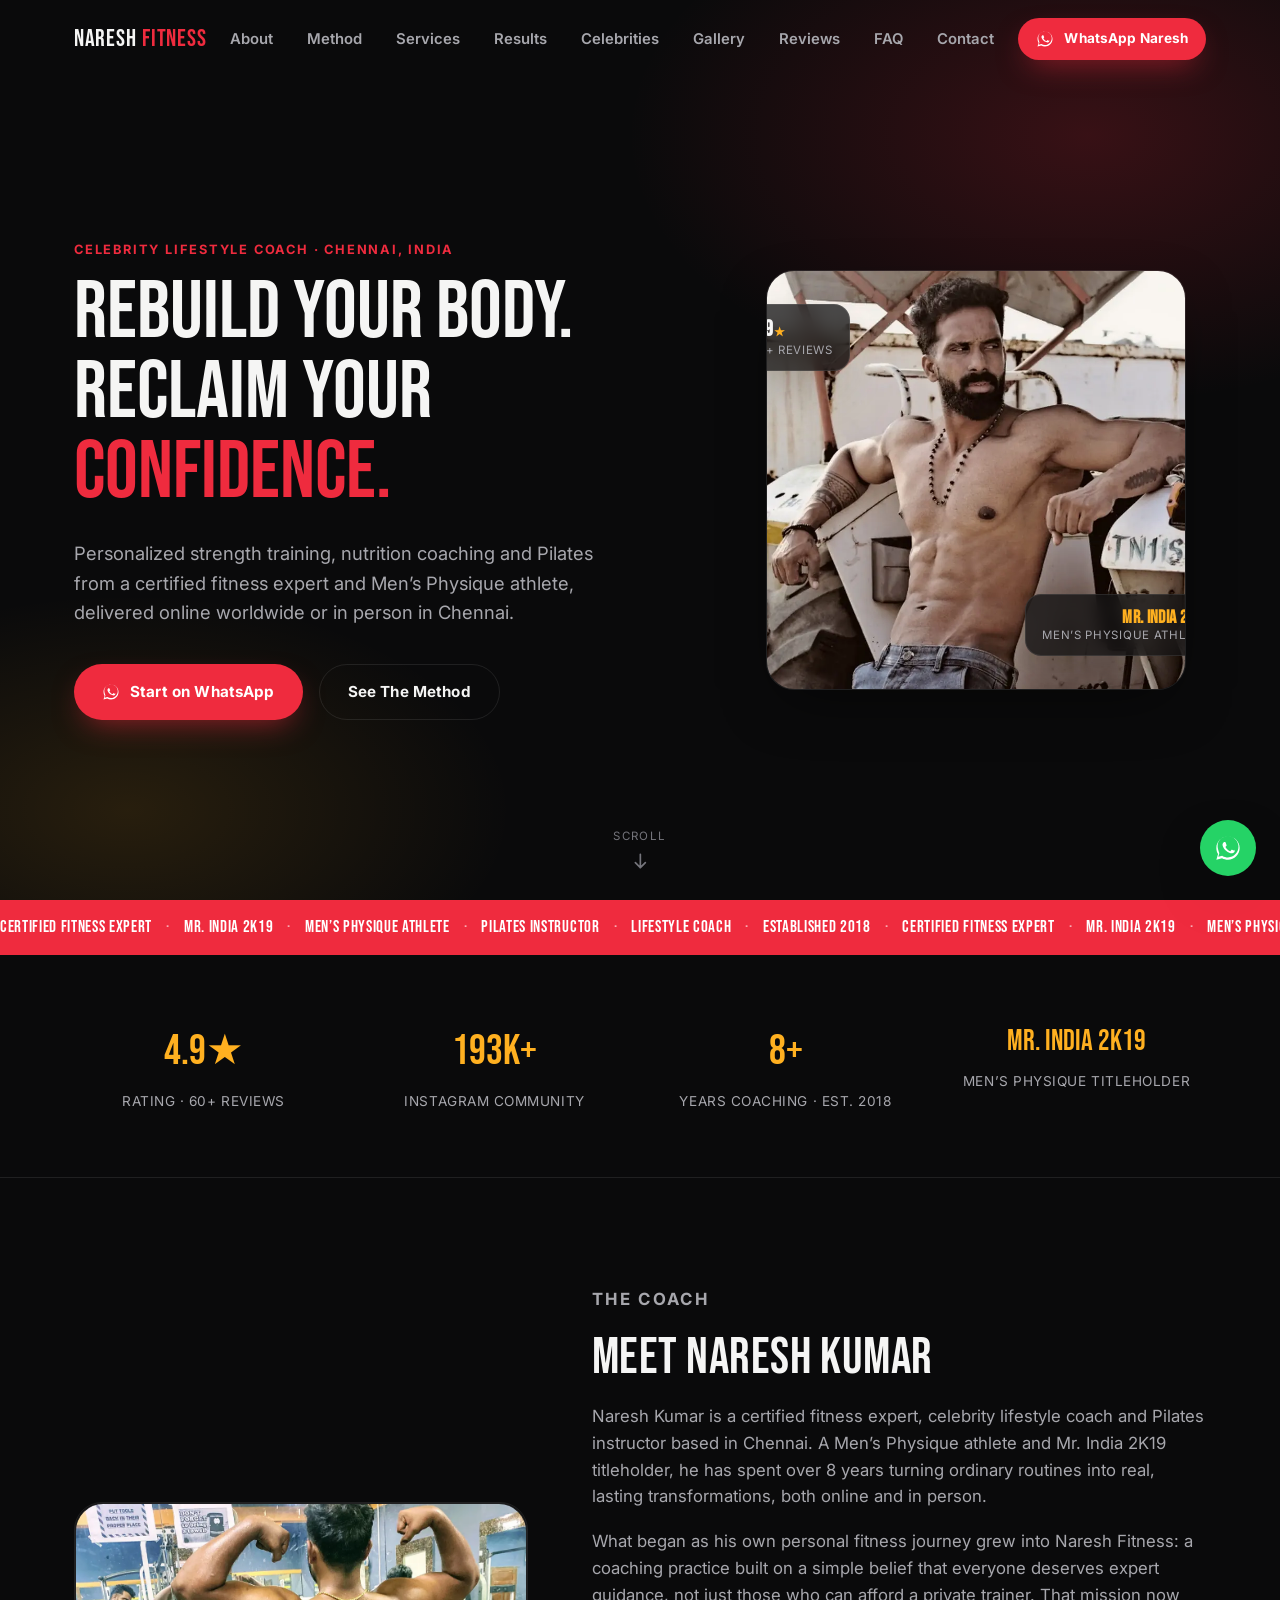
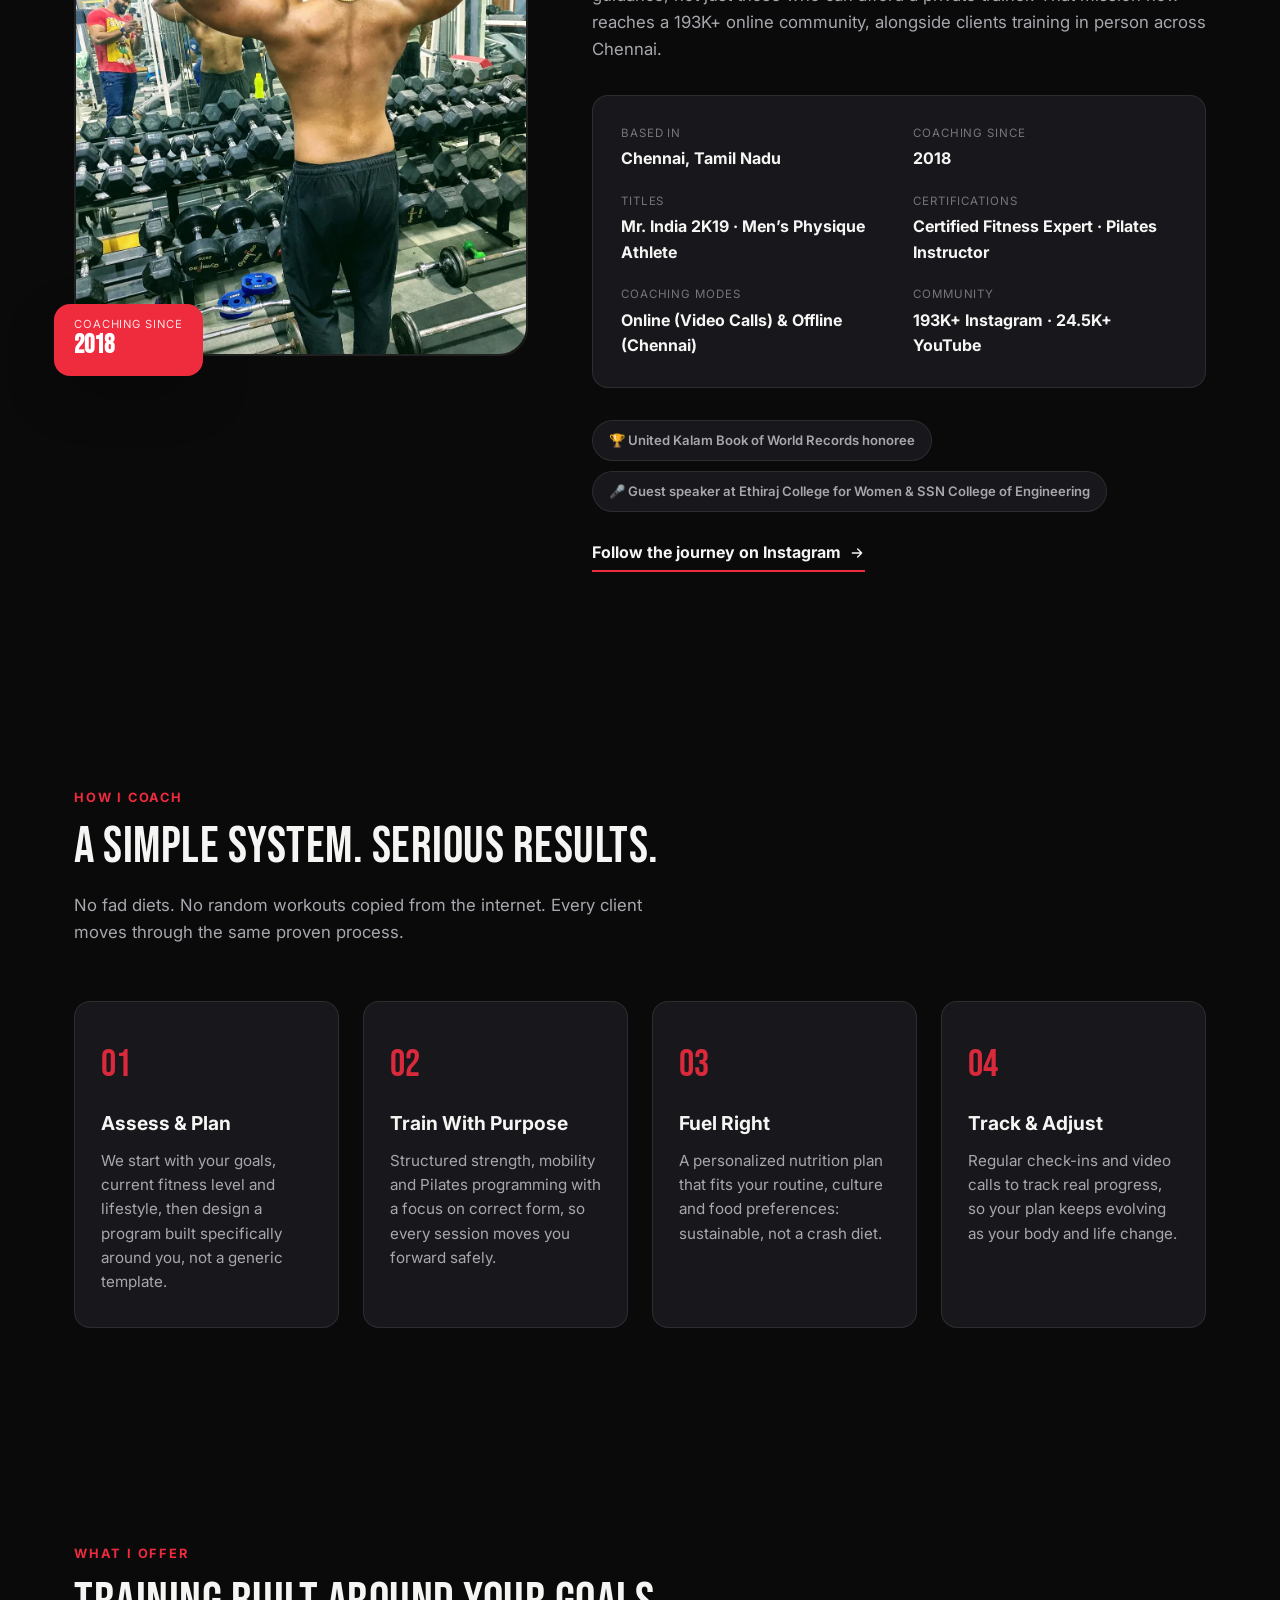
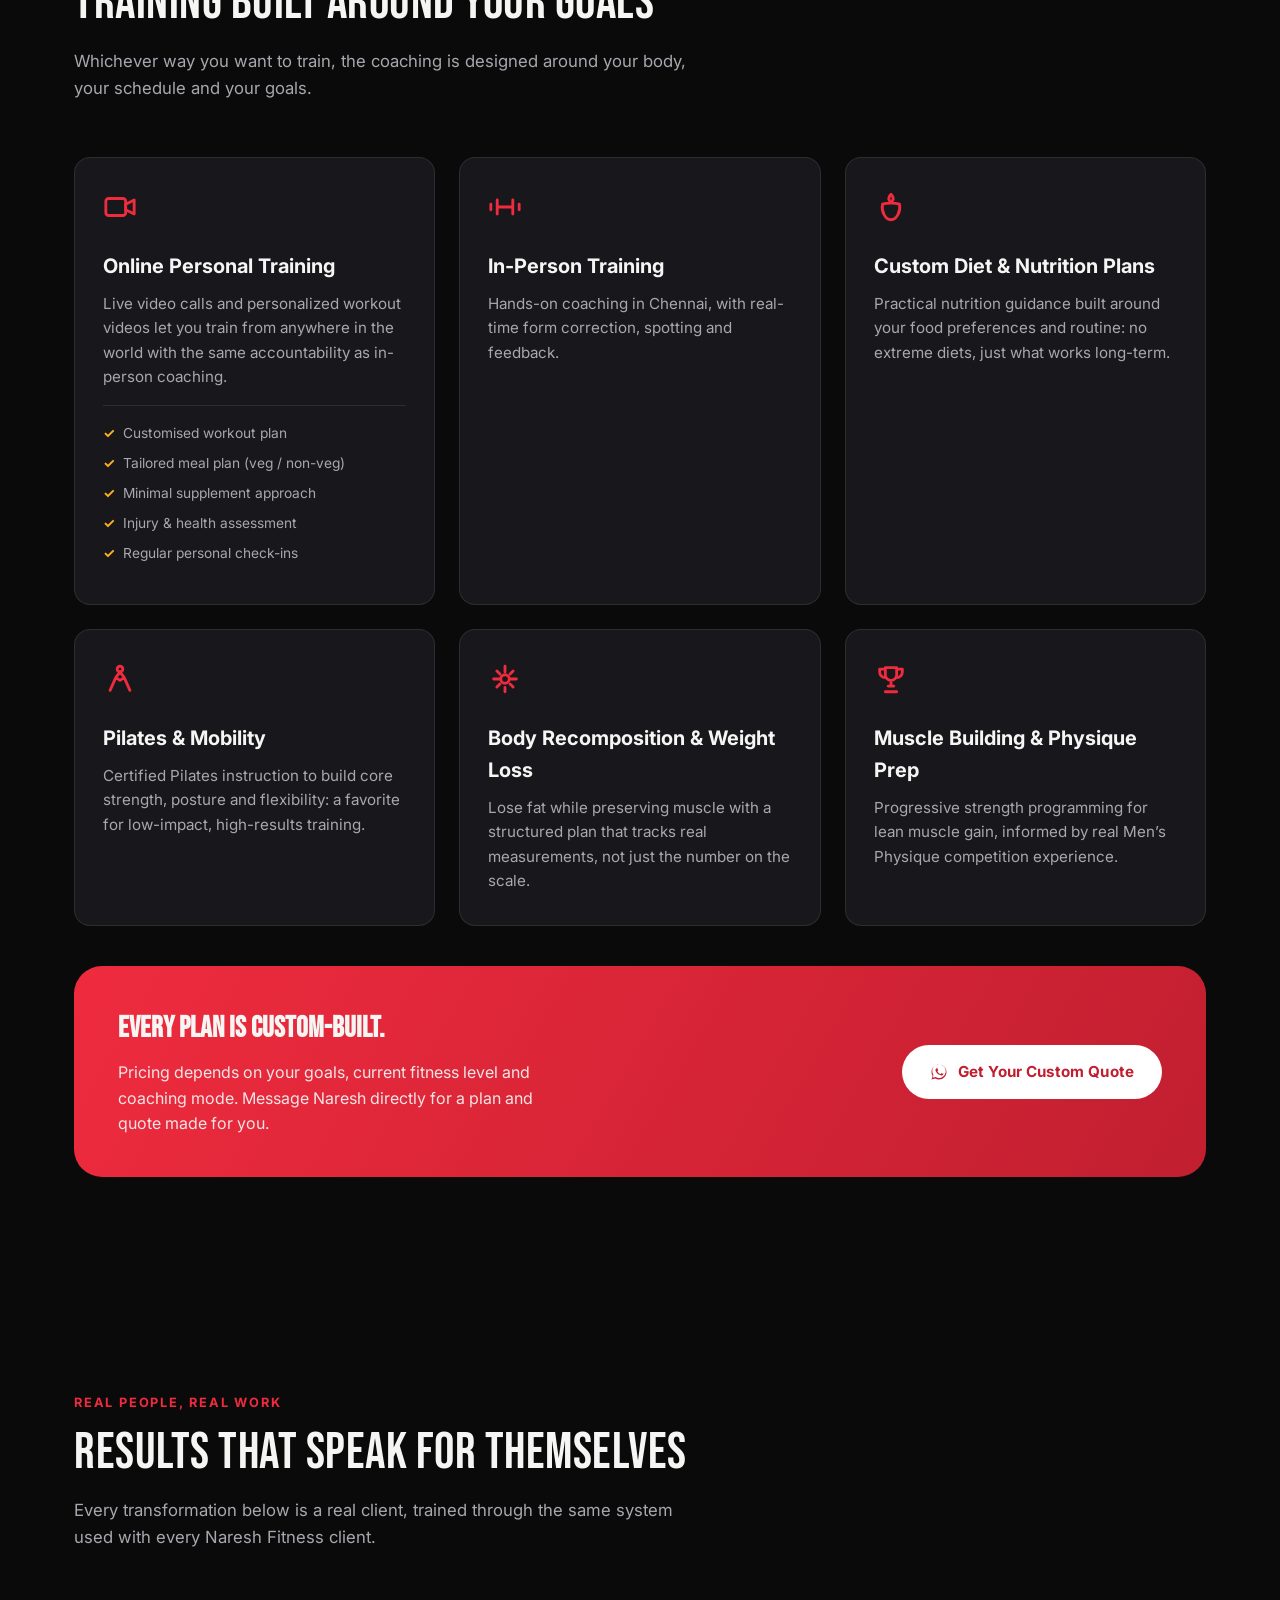
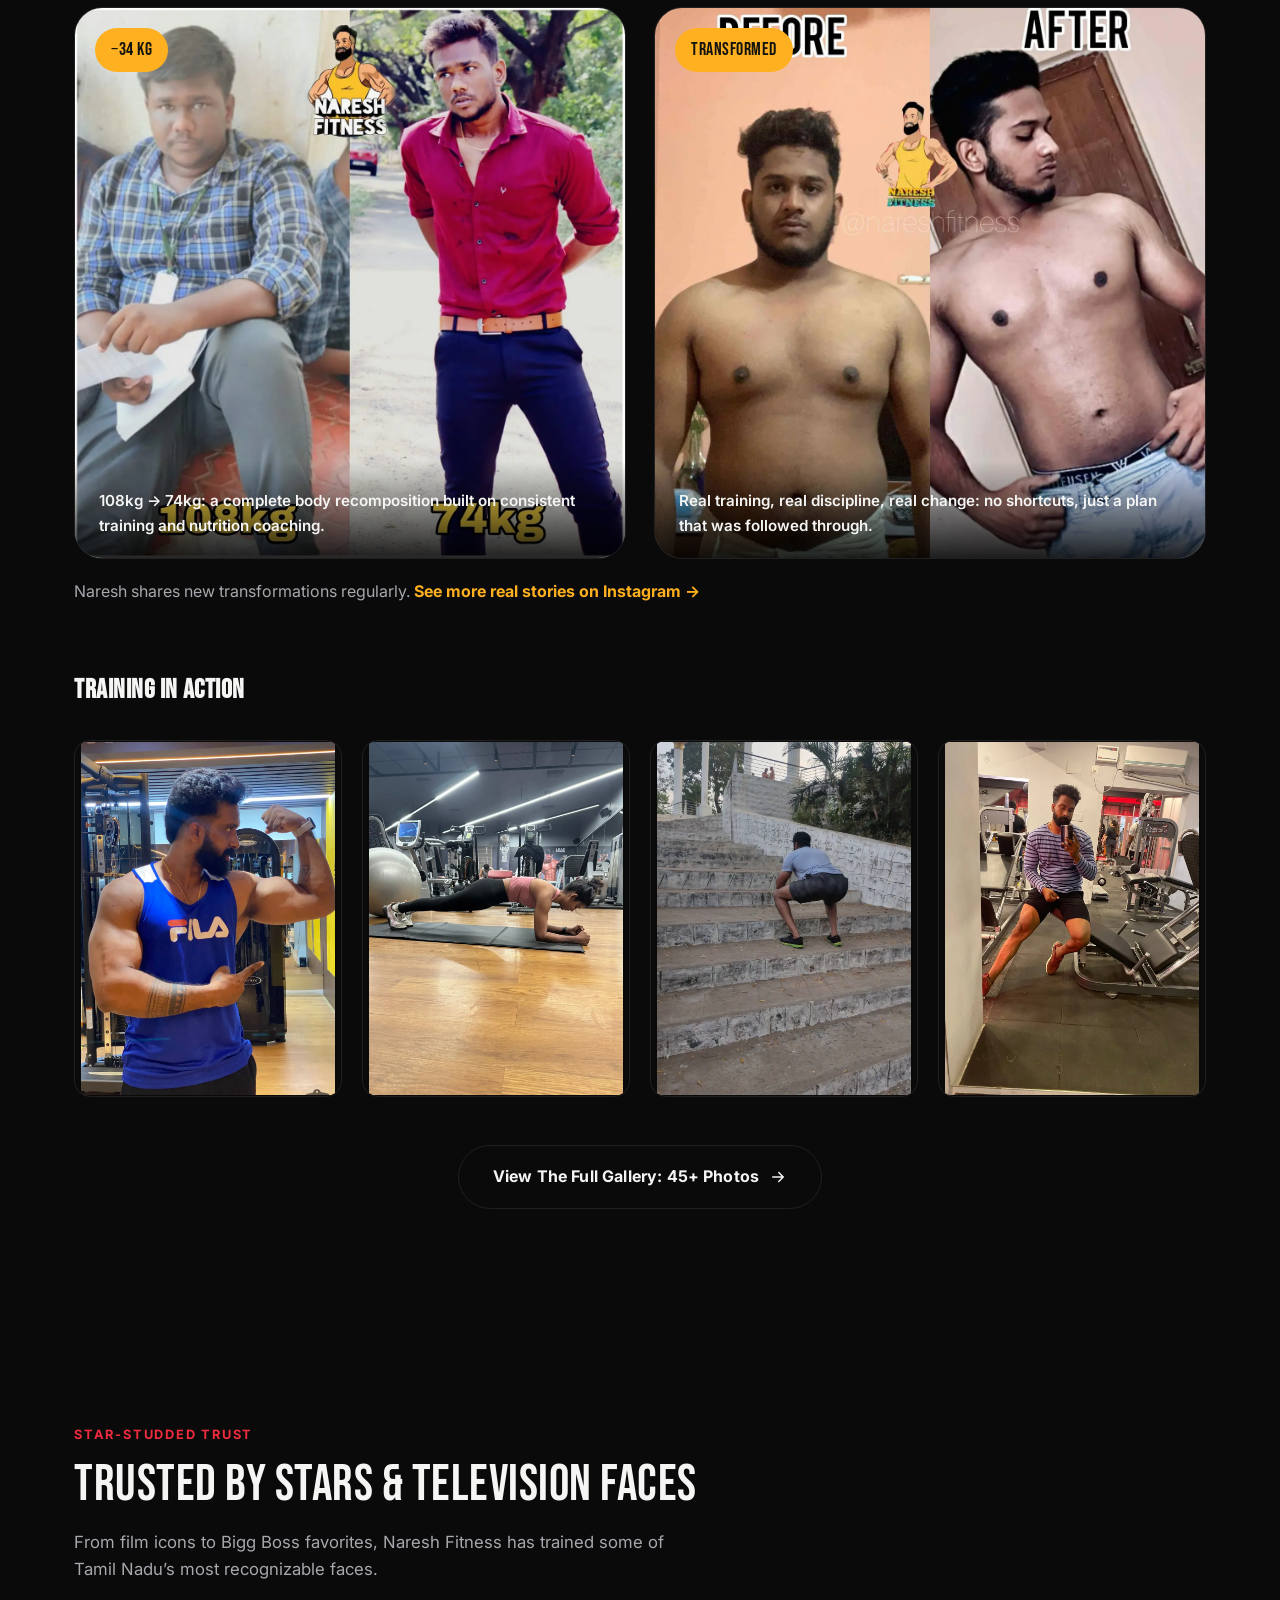
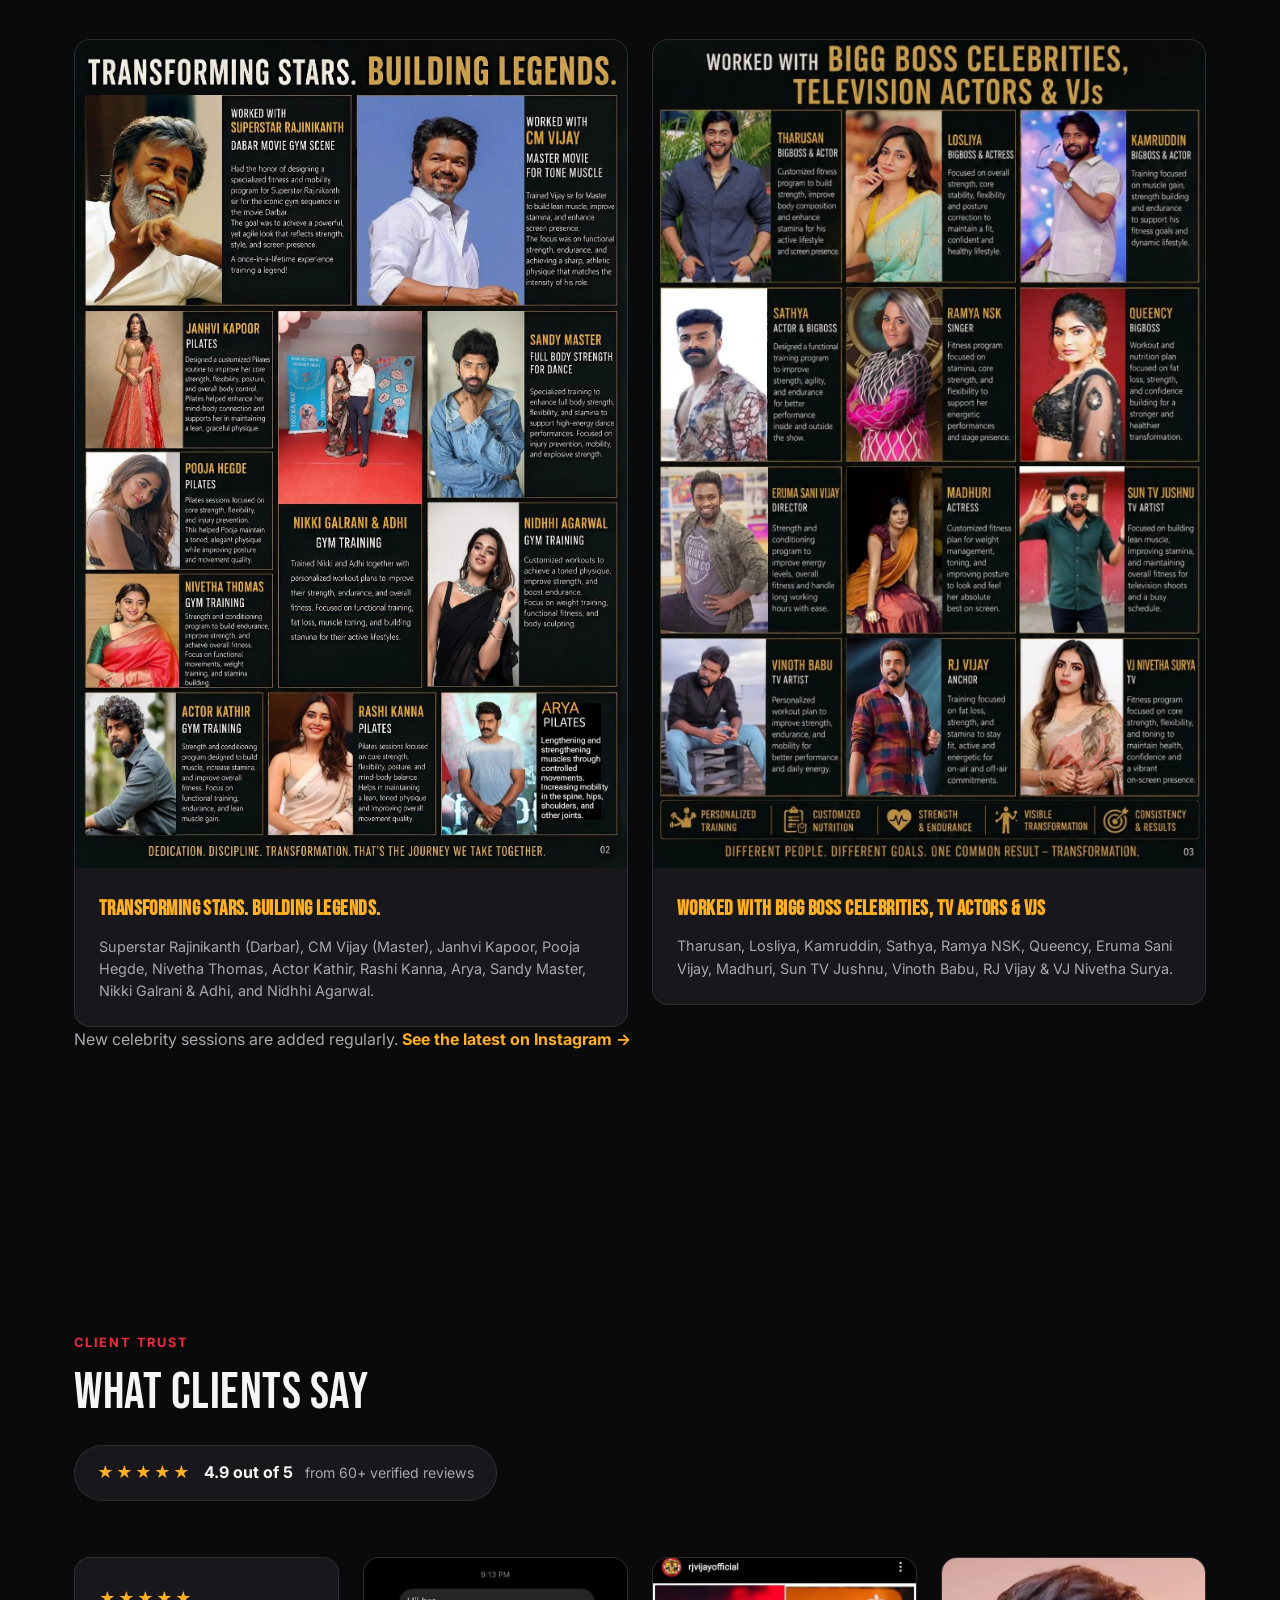
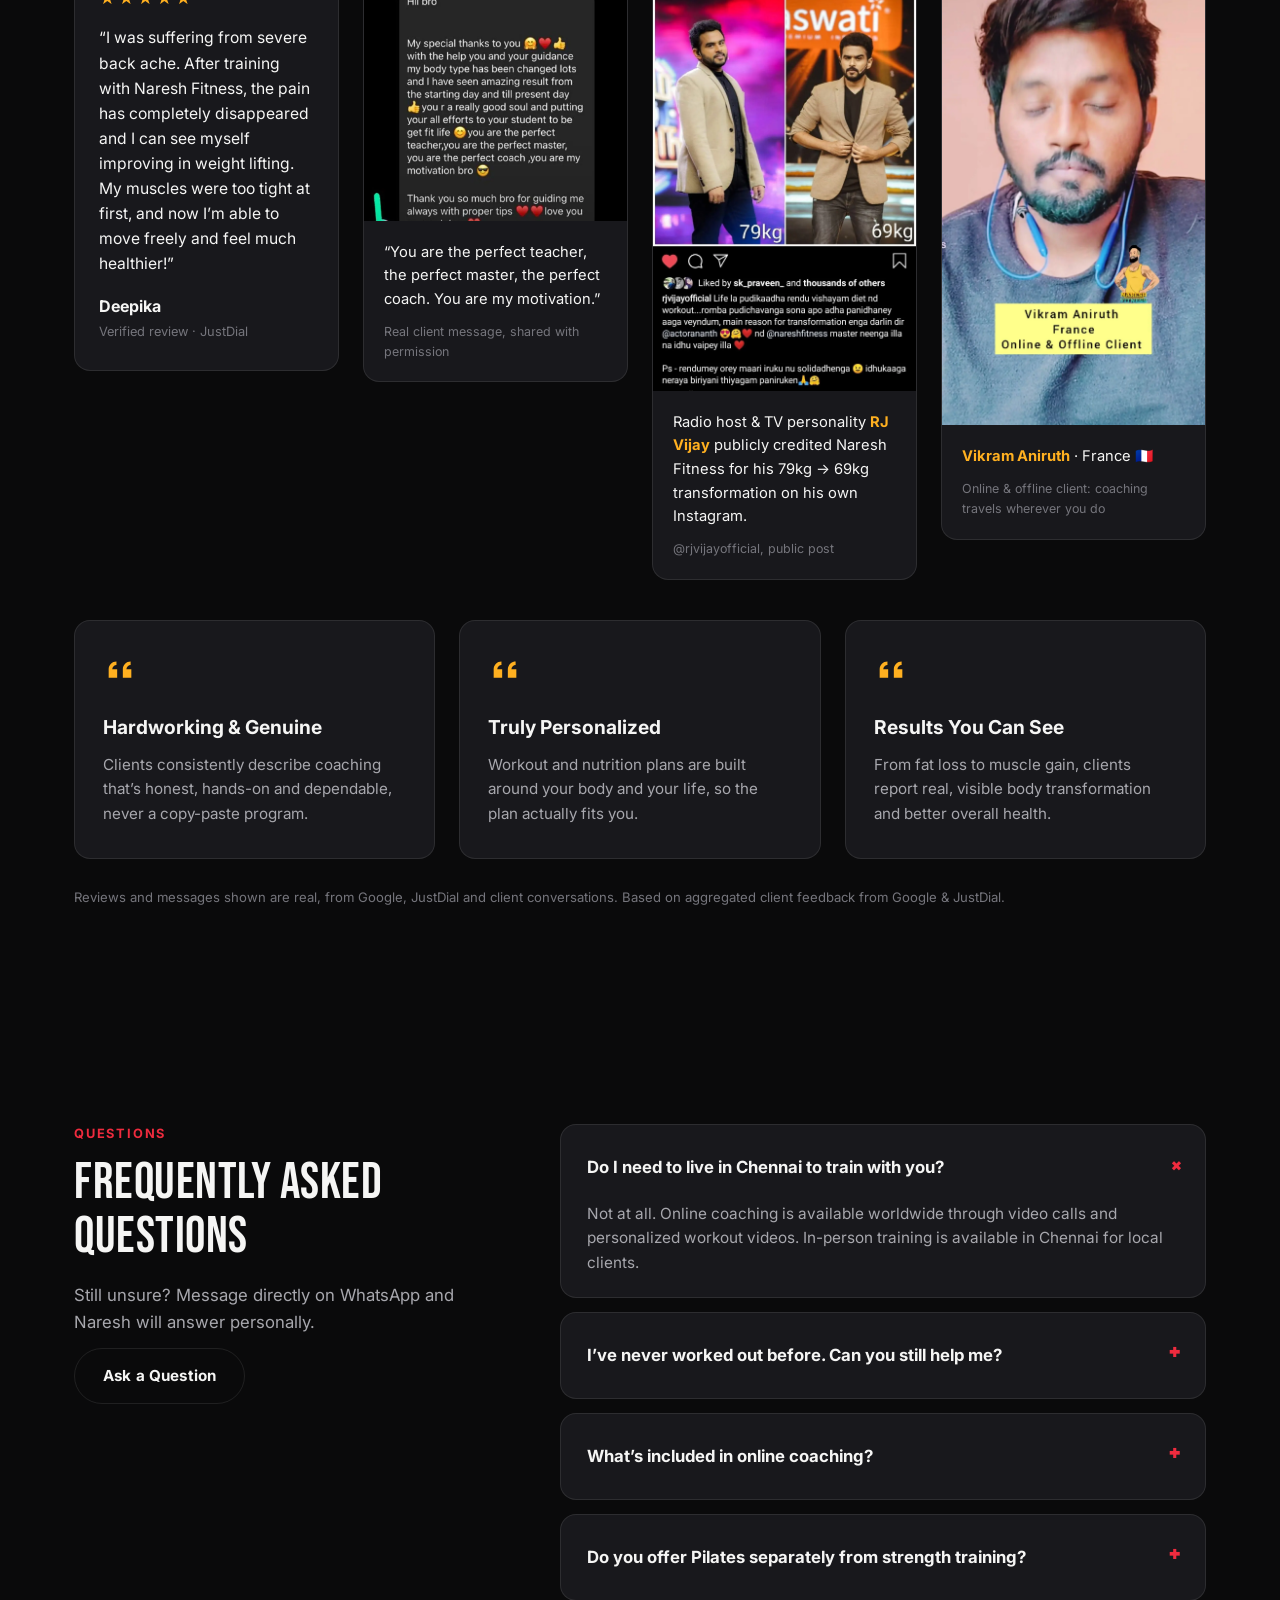
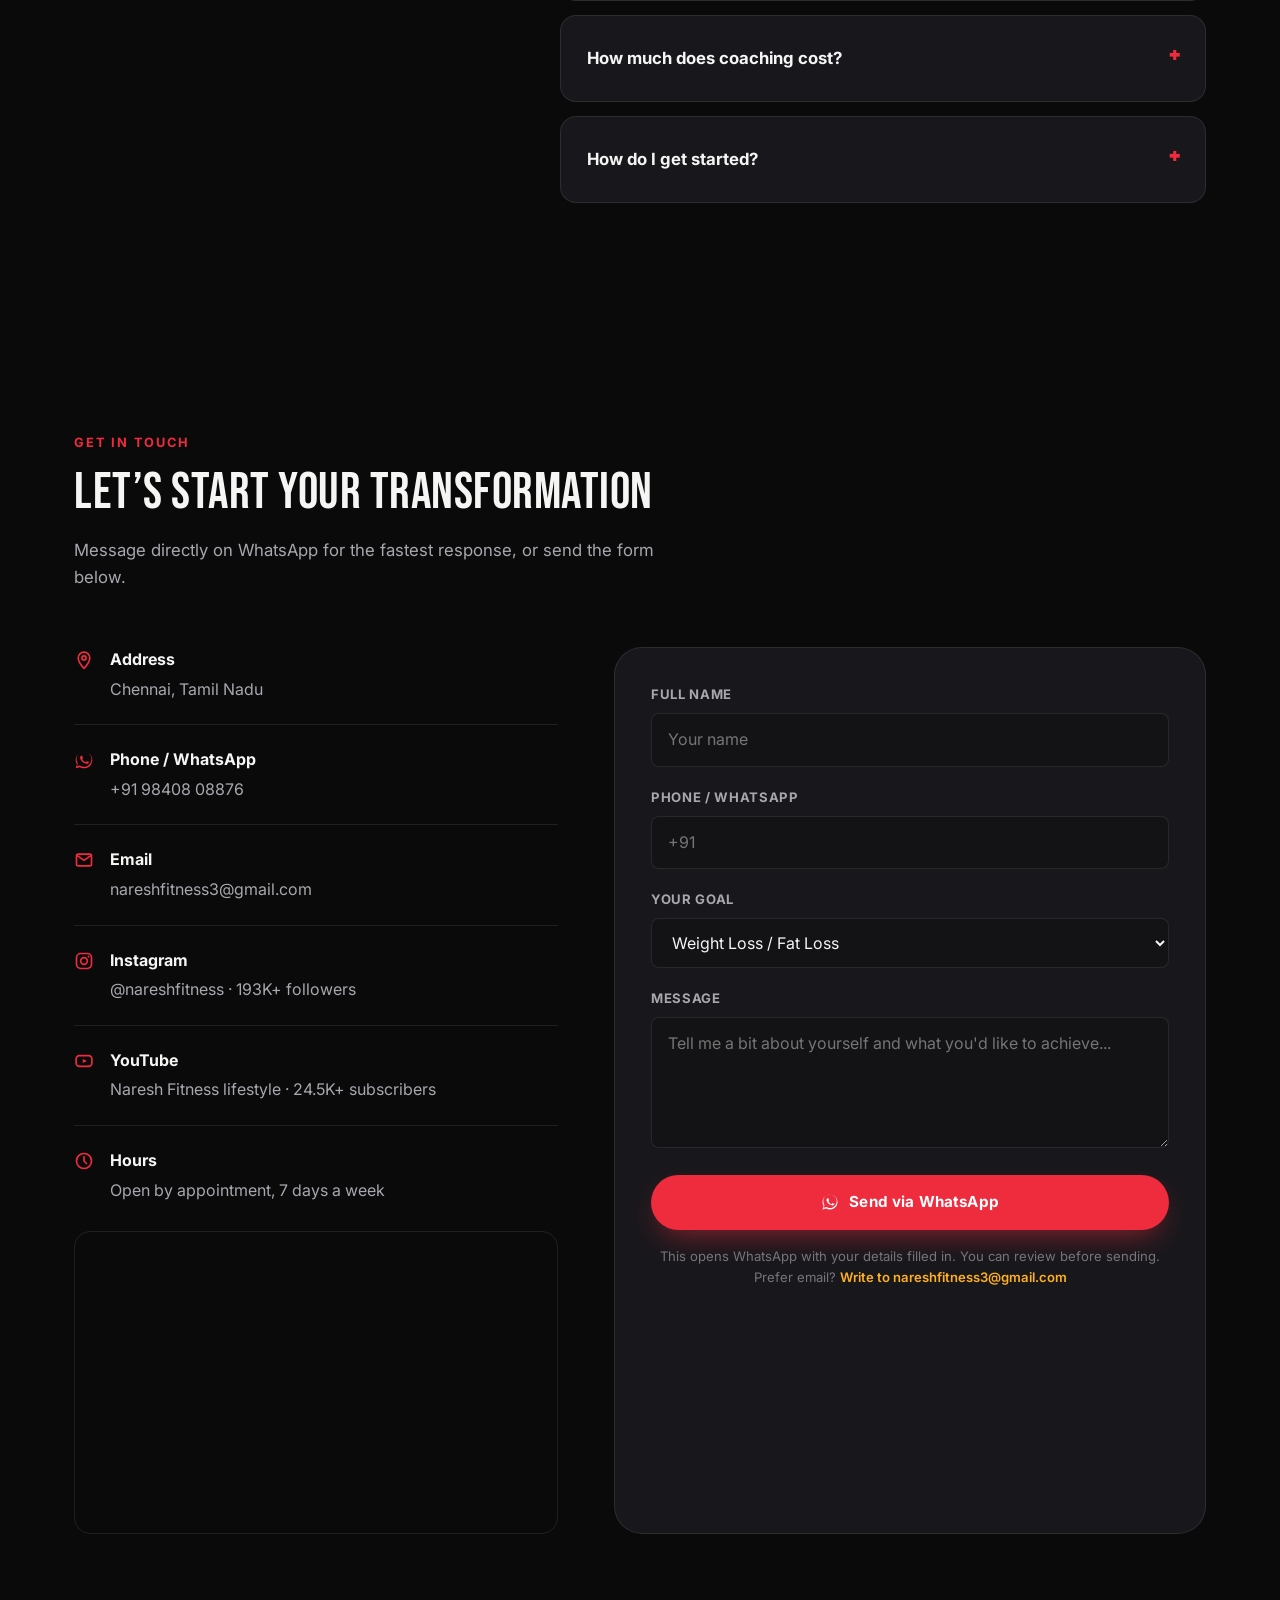
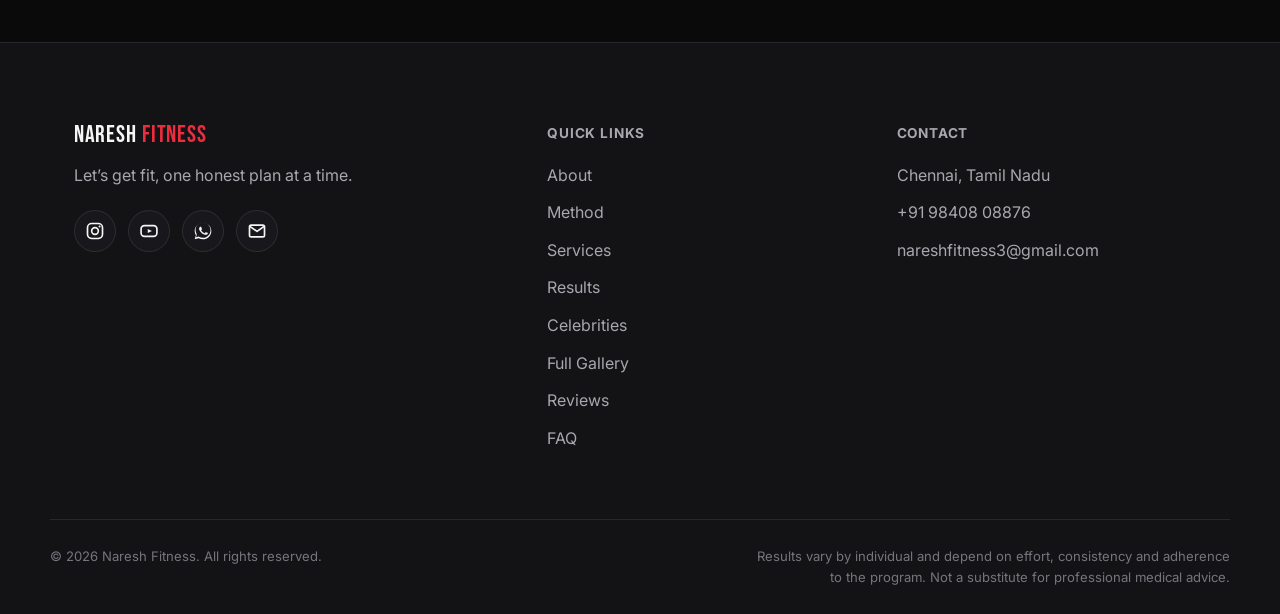
==== commit 59c7103e: "Apply client feedback: fix cropped images, drop street address, remove dashes, rebrand to Celebrity " ====
--- a/index.html
+++ b/index.html
@@ -3,9 +3,9 @@
 <head>
 <meta charset="UTF-8">
 <meta name="viewport" content="width=device-width, initial-scale=1, viewport-fit=cover">
-<title>Naresh Fitness | Certified Fitness Coach &amp; Personal Trainer in Chennai</title>
-<meta name="description" content="Naresh Kumar — certified fitness expert, Pilates instructor and Men's Physique athlete. Online &amp; in-person personal training, nutrition coaching and body transformation programs from Chennai. 4.9★ rated, 193K+ community.">
-<meta name="keywords" content="Naresh Fitness, fitness trainer Chennai, personal trainer Chennai, online fitness coach, Pilates instructor Chennai, body transformation, weight loss coach, Men's Physique athlete, Maduravoyal gym trainer">
+<title>Naresh Fitness | Celebrity Lifestyle Coach &amp; Personal Trainer in Chennai</title>
+<meta name="description" content="Naresh Kumar, certified fitness expert, Pilates instructor and Men's Physique athlete. Online &amp; in-person personal training, nutrition coaching and body transformation programs from Chennai. 4.9★ rated, 193K+ community.">
+<meta name="keywords" content="Naresh Fitness, fitness trainer Chennai, personal trainer Chennai, online fitness coach, Pilates instructor Chennai, body transformation, weight loss coach, Men's Physique athlete, celebrity lifestyle coach Chennai">
 <meta name="author" content="Naresh Kumar - Naresh Fitness">
 <meta name="robots" content="index, follow">
 <link rel="canonical" href="https://dinesh0666.github.io/naresh-fitness/">
@@ -13,7 +13,7 @@
 <!-- Open Graph -->
 <meta property="og:type" content="website">
 <meta property="og:site_name" content="Naresh Fitness">
-<meta property="og:title" content="Naresh Fitness | Certified Fitness Coach & Personal Trainer in Chennai">
+<meta property="og:title" content="Naresh Fitness | Celebrity Lifestyle Coach & Personal Trainer in Chennai">
 <meta property="og:description" content="Certified fitness expert, Pilates instructor &amp; Men's Physique athlete. Online &amp; in-person coaching, nutrition plans and real body transformations from Chennai.">
 <meta property="og:image" content="https://dinesh0666.github.io/naresh-fitness/assets/img/og-image.jpg">
 <meta property="og:url" content="https://dinesh0666.github.io/naresh-fitness/">
@@ -21,7 +21,7 @@
 
 <!-- Twitter -->
 <meta name="twitter:card" content="summary_large_image">
-<meta name="twitter:title" content="Naresh Fitness | Certified Fitness Coach in Chennai">
+<meta name="twitter:title" content="Naresh Fitness | Celebrity Lifestyle Coach in Chennai">
 <meta name="twitter:description" content="Certified fitness expert &amp; Men's Physique athlete. Online &amp; in-person coaching from Chennai. 4.9★ rated, 193K+ community.">
 <meta name="twitter:image" content="https://dinesh0666.github.io/naresh-fitness/assets/img/og-image.jpg">
 
@@ -44,8 +44,8 @@
   "@context": "https://schema.org",
   "@type": "ExerciseGym",
   "name": "Naresh Fitness",
-  "alternateName": "Lifestyle Celebrity Coach - Naresh Kumar",
-  "description": "Certified fitness expert, Pilates instructor and Men's Physique athlete offering online and in-person personal training, nutrition coaching and body transformation programs.",
+  "alternateName": "Naresh Kumar, Celebrity Lifestyle Coach",
+  "description": "Celebrity lifestyle coach, certified fitness expert, Pilates instructor and Men's Physique athlete offering online and in-person personal training, nutrition coaching and body transformation programs.",
   "image": "https://dinesh0666.github.io/naresh-fitness/assets/img/og-image.jpg",
   "url": "https://dinesh0666.github.io/naresh-fitness/",
   "telephone": "+919840808876",
@@ -53,16 +53,14 @@
   "priceRange": "$$",
   "address": {
     "@type": "PostalAddress",
-    "streetAddress": "7th Block No. 1, MMDA Colony, Dr. MGR University, 2nd Street, Maduravoyal",
     "addressLocality": "Chennai",
     "addressRegion": "Tamil Nadu",
-    "postalCode": "600095",
     "addressCountry": "IN"
   },
   "founder": {
     "@type": "Person",
     "name": "Naresh Kumar",
-    "jobTitle": "Certified Fitness Expert & Pilates Instructor"
+    "jobTitle": "Celebrity Lifestyle Coach & Pilates Instructor"
   },
   "foundingDate": "2018",
   "sameAs": [
@@ -94,6 +92,7 @@
         <li><a href="#method" class="nav-link">Method</a></li>
         <li><a href="#services" class="nav-link">Services</a></li>
         <li><a href="#results" class="nav-link">Results</a></li>
+        <li><a href="#celebrities" class="nav-link">Celebrities</a></li>
         <li><a href="gallery.html" class="nav-link">Gallery</a></li>
         <li><a href="#reviews" class="nav-link">Reviews</a></li>
         <li><a href="#faq" class="nav-link">FAQ</a></li>
@@ -120,13 +119,13 @@
     <div class="hero-bg" aria-hidden="true"></div>
     <div class="container hero-inner">
       <div class="hero-copy reveal">
-        <p class="eyebrow">Certified Fitness Coach · Chennai, India</p>
+        <p class="eyebrow">Celebrity Lifestyle Coach · Chennai, India</p>
         <h1 class="hero-title">
           <span class="line">REBUILD YOUR BODY.</span>
           <span class="line">RECLAIM YOUR</span>
           <span class="line accent">CONFIDENCE.</span>
         </h1>
-        <p class="hero-sub">Personalized strength training, nutrition coaching and Pilates from a certified fitness expert and Men&rsquo;s Physique athlete — delivered online worldwide, or in person in Chennai.</p>
+        <p class="hero-sub">Personalized strength training, nutrition coaching and Pilates from a certified fitness expert and Men&rsquo;s Physique athlete, delivered online worldwide or in person in Chennai.</p>
         <div class="hero-actions">
           <a href="https://wa.me/919840808876?text=Hi%20Naresh%2C%20I%27d%20like%20to%20start%20my%20fitness%20journey!" class="btn btn-primary" target="_blank" rel="noopener">
             <svg viewBox="0 0 24 24" aria-hidden="true" class="icon"><use href="#icon-whatsapp"></use></svg>
@@ -217,11 +216,11 @@
       <div class="about-copy">
         <p class="eyebrow reveal">The Coach</p>
         <h2 class="section-title reveal">MEET NARESH KUMAR</h2>
-        <p class="reveal">Naresh Kumar is a certified fitness expert, lifestyle coach and Pilates instructor based in Maduravoyal, Chennai. A Men&rsquo;s Physique athlete and Mr. India 2K19 titleholder, he has spent over 8 years turning ordinary routines into real, lasting transformations — both online and in person.</p>
-        <p class="reveal">What began as his own personal fitness journey grew into Naresh Fitness: a coaching practice built on a simple belief — everyone deserves expert guidance, not just those who can afford a private trainer. That mission now reaches a 193K+ online community, alongside clients training in person across Chennai.</p>
+        <p class="reveal">Naresh Kumar is a certified fitness expert, celebrity lifestyle coach and Pilates instructor based in Chennai. A Men&rsquo;s Physique athlete and Mr. India 2K19 titleholder, he has spent over 8 years turning ordinary routines into real, lasting transformations, both online and in person.</p>
+        <p class="reveal">What began as his own personal fitness journey grew into Naresh Fitness: a coaching practice built on a simple belief that everyone deserves expert guidance, not just those who can afford a private trainer. That mission now reaches a 193K+ online community, alongside clients training in person across Chennai.</p>
 
         <dl class="fact-grid reveal">
-          <div><dt>Based In</dt><dd>Maduravoyal, Chennai, Tamil Nadu</dd></div>
+          <div><dt>Based In</dt><dd>Chennai, Tamil Nadu</dd></div>
           <div><dt>Coaching Since</dt><dd>2018</dd></div>
           <div><dt>Titles</dt><dd>Mr. India 2K19 &middot; Men&rsquo;s Physique Athlete</dd></div>
           <div><dt>Certifications</dt><dd>Certified Fitness Expert &middot; Pilates Instructor</dd></div>
@@ -231,7 +230,7 @@
 
         <ul class="recognition-row reveal">
           <li>🏆 United Kalam Book of World Records honoree</li>
-          <li>🎤 Guest speaker — Ethiraj College for Women &amp; SSN College of Engineering</li>
+          <li>🎤 Guest speaker at Ethiraj College for Women &amp; SSN College of Engineering</li>
         </ul>
 
         <a class="text-link reveal" href="https://www.instagram.com/nareshfitness/" target="_blank" rel="noopener">Follow the journey on Instagram <svg viewBox="0 0 24 24" class="icon icon-sm" aria-hidden="true"><use href="#icon-arrow-right"></use></svg></a>
@@ -252,17 +251,17 @@
         <li class="method-card reveal">
           <span class="method-num">01</span>
           <h3>Assess &amp; Plan</h3>
-          <p>We start with your goals, current fitness level and lifestyle, then design a program built specifically around you — not a generic template.</p>
+          <p>We start with your goals, current fitness level and lifestyle, then design a program built specifically around you, not a generic template.</p>
         </li>
         <li class="method-card reveal" data-reveal-delay="80">
           <span class="method-num">02</span>
           <h3>Train With Purpose</h3>
-          <p>Structured strength, mobility and Pilates programming with a focus on correct form — so every session moves you forward safely.</p>
+          <p>Structured strength, mobility and Pilates programming with a focus on correct form, so every session moves you forward safely.</p>
         </li>
         <li class="method-card reveal" data-reveal-delay="160">
           <span class="method-num">03</span>
           <h3>Fuel Right</h3>
-          <p>A personalized nutrition plan that fits your routine, culture and food preferences — sustainable, not a crash diet.</p>
+          <p>A personalized nutrition plan that fits your routine, culture and food preferences: sustainable, not a crash diet.</p>
         </li>
         <li class="method-card reveal" data-reveal-delay="240">
           <span class="method-num">04</span>
@@ -286,7 +285,7 @@
         <div class="service-card reveal">
           <svg viewBox="0 0 24 24" class="icon icon-lg" aria-hidden="true"><use href="#icon-video"></use></svg>
           <h3>Online Personal Training</h3>
-          <p>Live video calls and personalized workout videos — train from anywhere in the world with the same accountability as in-person coaching.</p>
+          <p>Live video calls and personalized workout videos let you train from anywhere in the world with the same accountability as in-person coaching.</p>
           <ul class="service-features">
             <li>Customised workout plan</li>
             <li>Tailored meal plan (veg / non-veg)</li>
@@ -298,17 +297,17 @@
         <div class="service-card reveal" data-reveal-delay="60">
           <svg viewBox="0 0 24 24" class="icon icon-lg" aria-hidden="true"><use href="#icon-dumbbell"></use></svg>
           <h3>In-Person Training</h3>
-          <p>Hands-on coaching at Maduravoyal, Chennai — hands-on form correction, spotting and real-time feedback.</p>
+          <p>Hands-on coaching in Chennai, with real-time form correction, spotting and feedback.</p>
         </div>
         <div class="service-card reveal" data-reveal-delay="120">
           <svg viewBox="0 0 24 24" class="icon icon-lg" aria-hidden="true"><use href="#icon-nutrition"></use></svg>
           <h3>Custom Diet &amp; Nutrition Plans</h3>
-          <p>Practical nutrition guidance built around your food preferences and routine — no extreme diets, just what works long-term.</p>
+          <p>Practical nutrition guidance built around your food preferences and routine: no extreme diets, just what works long-term.</p>
         </div>
         <div class="service-card reveal" data-reveal-delay="180">
           <svg viewBox="0 0 24 24" class="icon icon-lg" aria-hidden="true"><use href="#icon-pilates"></use></svg>
           <h3>Pilates &amp; Mobility</h3>
-          <p>Certified Pilates instruction to build core strength, posture and flexibility — a favorite for low-impact, high-results training.</p>
+          <p>Certified Pilates instruction to build core strength, posture and flexibility: a favorite for low-impact, high-results training.</p>
         </div>
         <div class="service-card reveal" data-reveal-delay="240">
           <svg viewBox="0 0 24 24" class="icon icon-lg" aria-hidden="true"><use href="#icon-scale"></use></svg>
@@ -351,7 +350,7 @@
             <img src="assets/img/transformation-108-74.jpg" alt="Client body transformation from 108kg to 74kg through Naresh Fitness coaching" width="1300" height="1300" loading="lazy">
           </picture>
           <span class="transform-badge">&minus;34&nbsp;KG</span>
-          <figcaption>108kg &rarr; 74kg — a complete body recomposition built on consistent training and nutrition coaching.</figcaption>
+          <figcaption>108kg &rarr; 74kg: a complete body recomposition built on consistent training and nutrition coaching.</figcaption>
         </figure>
         <figure class="transform-card reveal" data-reveal-delay="120">
           <picture>
@@ -359,7 +358,7 @@
             <img src="assets/img/transformation-before-after.jpg" alt="Client before and after body transformation through Naresh Fitness coaching" width="1300" height="1300" loading="lazy">
           </picture>
           <span class="transform-badge">TRANSFORMED</span>
-          <figcaption>Real training, real discipline, real change — no shortcuts, just a plan that was followed through.</figcaption>
+          <figcaption>Real training, real discipline, real change: no shortcuts, just a plan that was followed through.</figcaption>
         </figure>
       </div>
 
@@ -397,10 +396,46 @@
 
       <div class="view-all-cta reveal">
         <a href="gallery.html" class="btn btn-ghost btn-lg">
-          <span>View The Full Gallery — 45+ Photos</span>
+          <span>View The Full Gallery: 45+ Photos</span>
           <svg viewBox="0 0 24 24" class="icon" aria-hidden="true"><use href="#icon-arrow-right"></use></svg>
         </a>
       </div>
+    </div>
+  </section>
+
+  <!-- ===================== CELEBRITY CLIENTS ===================== -->
+  <section class="celebrities" id="celebrities">
+    <div class="container">
+      <div class="section-head">
+        <p class="eyebrow reveal">Star-Studded Trust</p>
+        <h2 class="section-title reveal">TRUSTED BY STARS &amp; TELEVISION FACES</h2>
+        <p class="section-sub reveal">From film icons to Bigg Boss favorites, Naresh Fitness has trained some of Tamil Nadu&rsquo;s most recognizable faces.</p>
+      </div>
+
+      <div class="celebrity-grid">
+        <figure class="celebrity-card reveal">
+          <picture>
+            <source srcset="assets/img/gallery/celebrity-film-stars.webp" type="image/webp">
+            <img src="assets/img/gallery/celebrity-film-stars.jpg" alt="Naresh Fitness celebrity training poster featuring Superstar Rajinikanth, CM Vijay, Janhvi Kapoor, Pooja Hegde, Nivetha Thomas, Actor Kathir, Rashi Kanna, Arya, Sandy Master, Nikki Galrani and Adhi, and Nidhhi Agarwal" loading="lazy">
+          </picture>
+          <figcaption>
+            <strong>Transforming Stars. Building Legends.</strong>
+            <span>Superstar Rajinikanth (Darbar), CM Vijay (Master), Janhvi Kapoor, Pooja Hegde, Nivetha Thomas, Actor Kathir, Rashi Kanna, Arya, Sandy Master, Nikki Galrani &amp; Adhi, and Nidhhi Agarwal.</span>
+          </figcaption>
+        </figure>
+        <figure class="celebrity-card reveal" data-reveal-delay="120">
+          <picture>
+            <source srcset="assets/img/gallery/celebrity-biggboss-tv.webp" type="image/webp">
+            <img src="assets/img/gallery/celebrity-biggboss-tv.jpg" alt="Naresh Fitness training poster featuring Bigg Boss celebrities and television personalities Tharusan, Losliya, Kamruddin, Sathya, Ramya NSK, Queency, Eruma Sani Vijay, Madhuri, Sun TV Jushnu, Vinoth Babu, RJ Vijay and VJ Nivetha Surya" loading="lazy">
+          </picture>
+          <figcaption>
+            <strong>Worked With Bigg Boss Celebrities, TV Actors &amp; VJs</strong>
+            <span>Tharusan, Losliya, Kamruddin, Sathya, Ramya NSK, Queency, Eruma Sani Vijay, Madhuri, Sun TV Jushnu, Vinoth Babu, RJ Vijay &amp; VJ Nivetha Surya.</span>
+          </figcaption>
+        </figure>
+      </div>
+
+      <p class="transform-more reveal">New celebrity sessions are added regularly. <a href="https://www.instagram.com/nareshfitness/" target="_blank" rel="noopener">See the latest on Instagram &rarr;</a></p>
     </div>
   </section>
 
@@ -420,7 +455,7 @@
       <div class="testimonial-grid">
         <div class="testimonial-card reveal">
           <div class="testimonial-stars" aria-hidden="true">★★★★★</div>
-          <p class="testimonial-quote">&ldquo;I was suffering from severe back ache. After training with Naresh Fitness, the pain has completely disappeared and I can see myself improving in weight lifting. My muscles were too tight at first — now I&rsquo;m able to move freely and feel much healthier!&rdquo;</p>
+          <p class="testimonial-quote">&ldquo;I was suffering from severe back ache. After training with Naresh Fitness, the pain has completely disappeared and I can see myself improving in weight lifting. My muscles were too tight at first, and now I&rsquo;m able to move freely and feel much healthier!&rdquo;</p>
           <div class="testimonial-author">
             <strong>Deepika</strong>
             <span>Verified review &middot; JustDial</span>
@@ -432,7 +467,7 @@
             <source srcset="assets/img/gallery/testimonial-whatsapp-1.webp" type="image/webp">
             <img src="assets/img/gallery/testimonial-whatsapp-1.jpg" alt="Real WhatsApp message from a client thanking Naresh for his coaching and guidance" loading="lazy">
           </picture>
-          <figcaption>&ldquo;You are the perfect teacher, the perfect master, the perfect coach — you are my motivation.&rdquo; <span>— real client message, shared with permission</span></figcaption>
+          <figcaption>&ldquo;You are the perfect teacher, the perfect master, the perfect coach. You are my motivation.&rdquo; <span>Real client message, shared with permission</span></figcaption>
         </figure>
 
         <figure class="testimonial-card testimonial-card--shot reveal" data-reveal-delay="160">
@@ -448,7 +483,7 @@
             <source srcset="assets/img/gallery/recognition-client-france.webp" type="image/webp">
             <img src="assets/img/gallery/recognition-client-france.jpg" alt="Vikram Aniruth, an online and offline client of Naresh Fitness based in France" loading="lazy">
           </picture>
-          <figcaption><strong>Vikram Aniruth</strong> — France 🇫🇷 <span>Online &amp; offline client — coaching travels wherever you do</span></figcaption>
+          <figcaption><strong>Vikram Aniruth</strong> &middot; France 🇫🇷 <span>Online &amp; offline client: coaching travels wherever you do</span></figcaption>
         </figure>
       </div>
 
@@ -456,7 +491,7 @@
         <div class="review-card reveal">
           <svg viewBox="0 0 24 24" class="icon icon-lg quote-icon" aria-hidden="true"><use href="#icon-quote"></use></svg>
           <h3>Hardworking &amp; Genuine</h3>
-          <p>Clients consistently describe coaching that&rsquo;s honest, hands-on and dependable — never a copy-paste program.</p>
+          <p>Clients consistently describe coaching that&rsquo;s honest, hands-on and dependable, never a copy-paste program.</p>
         </div>
         <div class="review-card reveal" data-reveal-delay="80">
           <svg viewBox="0 0 24 24" class="icon icon-lg quote-icon" aria-hidden="true"><use href="#icon-quote"></use></svg>
@@ -486,11 +521,11 @@
       <div class="faq-list reveal">
         <details class="faq-item" open>
           <summary>Do I need to live in Chennai to train with you?</summary>
-          <p>Not at all. Online coaching is available worldwide through video calls and personalized workout videos. In-person training is available at Maduravoyal, Chennai for local clients.</p>
+          <p>Not at all. Online coaching is available worldwide through video calls and personalized workout videos. In-person training is available in Chennai for local clients.</p>
         </details>
         <details class="faq-item">
           <summary>I&rsquo;ve never worked out before. Can you still help me?</summary>
-          <p>Yes — every program is built around your current fitness level, whether you&rsquo;re a complete beginner or already experienced.</p>
+          <p>Yes. Every program is built around your current fitness level, whether you&rsquo;re a complete beginner or already experienced.</p>
         </details>
         <details class="faq-item">
           <summary>What&rsquo;s included in online coaching?</summary>
@@ -506,7 +541,7 @@
         </details>
         <details class="faq-item">
           <summary>How do I get started?</summary>
-          <p>Message on WhatsApp or Instagram for a free initial conversation about your goals — Naresh will guide you on the right plan from there.</p>
+          <p>Message on WhatsApp or Instagram for a free initial conversation about your goals, and Naresh will guide you on the right plan from there.</p>
         </details>
       </div>
     </div>
@@ -528,7 +563,7 @@
               <svg viewBox="0 0 24 24" class="icon" aria-hidden="true"><use href="#icon-pin"></use></svg>
               <div>
                 <strong>Address</strong>
-                <span>7th Block No. 1, MMDA Colony, Dr. MGR University 2nd Street, Maduravoyal, Chennai &ndash; 600095</span>
+                <span>Chennai, Tamil Nadu</span>
               </div>
             </li>
             <li>
@@ -571,7 +606,7 @@
           <div class="map-embed">
             <iframe
               title="Naresh Fitness location map"
-              src="https://maps.google.com/maps?q=7th%20Block%20MMDA%20Colony%20Dr%20MGR%20University%20Maduravoyal%20Chennai%20600095&t=&z=14&ie=UTF8&iwloc=&output=embed"
+              src="https://maps.google.com/maps?q=Chennai%2C%20Tamil%20Nadu&t=&z=11&ie=UTF8&iwloc=&output=embed"
               loading="lazy"
               referrerpolicy="no-referrer-when-downgrade">
             </iframe>
@@ -594,7 +629,7 @@
               <option>Muscle Building</option>
               <option>Body Recomposition</option>
               <option>Pilates / Mobility</option>
-              <option>Not sure yet — help me choose</option>
+              <option>Not sure yet, help me choose</option>
             </select>
           </div>
           <div class="form-row">
@@ -605,7 +640,7 @@
             <svg viewBox="0 0 24 24" aria-hidden="true" class="icon"><use href="#icon-whatsapp"></use></svg>
             <span>Send via WhatsApp</span>
           </button>
-          <p class="form-note">This opens WhatsApp with your details filled in — you can review before sending. Prefer email? <a href="mailto:nareshfitness3@gmail.com">Write to nareshfitness3@gmail.com</a></p>
+          <p class="form-note">This opens WhatsApp with your details filled in. You can review before sending. Prefer email? <a href="mailto:nareshfitness3@gmail.com">Write to nareshfitness3@gmail.com</a></p>
         </form>
       </div>
     </div>
@@ -618,7 +653,7 @@
   <div class="container footer-inner">
     <div class="footer-brand">
       <a href="#home" class="logo"><span class="logo-mark">NARESH</span><span class="logo-sub">FITNESS</span></a>
-      <p>Let&rsquo;s get fit — one honest plan at a time.</p>
+      <p>Let&rsquo;s get fit, one honest plan at a time.</p>
       <div class="social-icons">
         <a href="https://www.instagram.com/nareshfitness/" target="_blank" rel="noopener" aria-label="Naresh Fitness on Instagram"><svg viewBox="0 0 24 24" class="icon" aria-hidden="true"><use href="#icon-instagram"></use></svg></a>
         <a href="https://www.youtube.com/@nareshfitnesslifestyle" target="_blank" rel="noopener" aria-label="Naresh Fitness on YouTube"><svg viewBox="0 0 24 24" class="icon" aria-hidden="true"><use href="#icon-youtube"></use></svg></a>
@@ -634,6 +669,7 @@
         <li><a href="#method">Method</a></li>
         <li><a href="#services">Services</a></li>
         <li><a href="#results">Results</a></li>
+        <li><a href="#celebrities">Celebrities</a></li>
         <li><a href="gallery.html">Full Gallery</a></li>
         <li><a href="#reviews">Reviews</a></li>
         <li><a href="#faq">FAQ</a></li>
@@ -643,7 +679,7 @@
     <div class="footer-col">
       <h4>Contact</h4>
       <ul>
-        <li>Maduravoyal, Chennai &ndash; 600095</li>
+        <li>Chennai, Tamil Nadu</li>
         <li><a href="tel:+919840808876">+91 98408 08876</a></li>
         <li><a href="mailto:nareshfitness3@gmail.com">nareshfitness3@gmail.com</a></li>
       </ul>
--- a/assets/css/style.css
+++ b/assets/css/style.css
@@ -520,6 +520,31 @@
 .view-all-cta { text-align: center; margin-top: 48px; }
 .btn-lg { padding: 18px 34px; font-size: 1rem; }
 
+/* ---------- Celebrity Clients ---------- */
+.celebrity-grid {
+  display: grid;
+  grid-template-columns: repeat(2, 1fr);
+  gap: 24px;
+  align-items: start;
+}
+.celebrity-card {
+  background: var(--surface);
+  border: 1px solid var(--border);
+  border-radius: var(--radius);
+  overflow: hidden;
+}
+.celebrity-card picture, .celebrity-card img { width: 100%; height: auto; display: block; }
+.celebrity-card figcaption { padding: 24px; }
+.celebrity-card strong {
+  display: block;
+  font-family: var(--font-display);
+  font-size: 1.3rem;
+  letter-spacing: .02em;
+  color: var(--accent-2);
+  margin-bottom: 10px;
+}
+.celebrity-card span { display: block; color: var(--text-muted); font-size: .9rem; line-height: 1.55; }
+
 /* ---------- Reviews ---------- */
 .section-head .rating-badge { margin-top: 8px; }
 .rating-badge {
@@ -541,6 +566,7 @@
   grid-template-columns: repeat(4, 1fr);
   gap: 24px;
   margin-bottom: 40px;
+  align-items: start;
 }
 .testimonial-card {
   background: var(--surface);
@@ -557,7 +583,7 @@
 .testimonial-author span { color: var(--text-faint); font-size: .8rem; }
 
 .testimonial-card--shot { padding: 0; overflow: hidden; }
-.testimonial-card--shot picture, .testimonial-card--shot img { width: 100%; height: 200px; object-fit: cover; display: block; }
+.testimonial-card--shot picture, .testimonial-card--shot img { width: 100%; height: auto; display: block; }
 .testimonial-card--shot figcaption { padding: 20px; font-size: .92rem; color: var(--text); }
 .testimonial-card--shot figcaption span { display: block; margin-top: 10px; color: var(--text-faint); font-size: .78rem; }
 .testimonial-card--shot strong { color: var(--accent-2); }
@@ -787,6 +813,7 @@
   display: grid;
   grid-template-columns: repeat(3, 1fr);
   gap: 24px;
+  align-items: start;
 }
 .recognition-card {
   background: var(--surface);
@@ -794,7 +821,7 @@
   border-radius: var(--radius);
   overflow: hidden;
 }
-.recognition-card picture, .recognition-card img { width: 100%; height: 260px; object-fit: cover; display: block; }
+.recognition-card picture, .recognition-card img { width: 100%; height: auto; display: block; }
 .recognition-card figcaption { padding: 20px; }
 .recognition-card strong { display: block; margin-bottom: 6px; }
 .recognition-card span { color: var(--text-muted); font-size: .88rem; }
@@ -837,7 +864,10 @@
   .message-grid { grid-template-columns: 1fr; max-width: 480px; margin-inline: auto; }
 }
 
-@media (max-width: 960px) {
+/* Header nav collapses earlier than other tablet breakpoints so the
+   9-item menu + WhatsApp button never overflow the header on laptop/tablet
+   widths (the header-inner row has no wrap, so it needs its own threshold). */
+@media (max-width: 1200px) {
   .nav { position: fixed; top: 0; right: 0; height: 100vh; width: min(78vw, 340px);
     background: var(--bg-alt); border-left: 1px solid var(--border);
     padding: 110px 32px 32px; transform: translateX(100%); transition: transform .35s var(--ease);
@@ -846,10 +876,13 @@
   .nav ul { flex-direction: column; align-items: flex-start; gap: 22px; }
   .nav-link { font-size: 1.1rem; }
   .nav-toggle { display: flex; }
-  .header-cta span { display: none; }
-  .header-cta { padding: 12px; }
-  .header-cta .icon { margin: 0; }
-
+  /* The floating green WhatsApp button already gives constant access on
+     mobile/tablet, so hide the header CTA there to avoid two duplicate
+     circular WhatsApp icons stacked in the corner. */
+  .header-cta { display: none; }
+}
+
+@media (max-width: 960px) {
   .hero-inner { grid-template-columns: 1fr; text-align: left; }
   .hero-media { order: -1; margin-bottom: 12px; }
   .hero-portrait { width: min(100%, 300px); margin-inline: auto; }
@@ -861,6 +894,8 @@
   .method-grid { grid-template-columns: repeat(2, 1fr); }
 
   .transform-grid { grid-template-columns: 1fr; }
+
+  .celebrity-grid { grid-template-columns: 1fr; }
 
   .faq-grid { grid-template-columns: 1fr; }
 
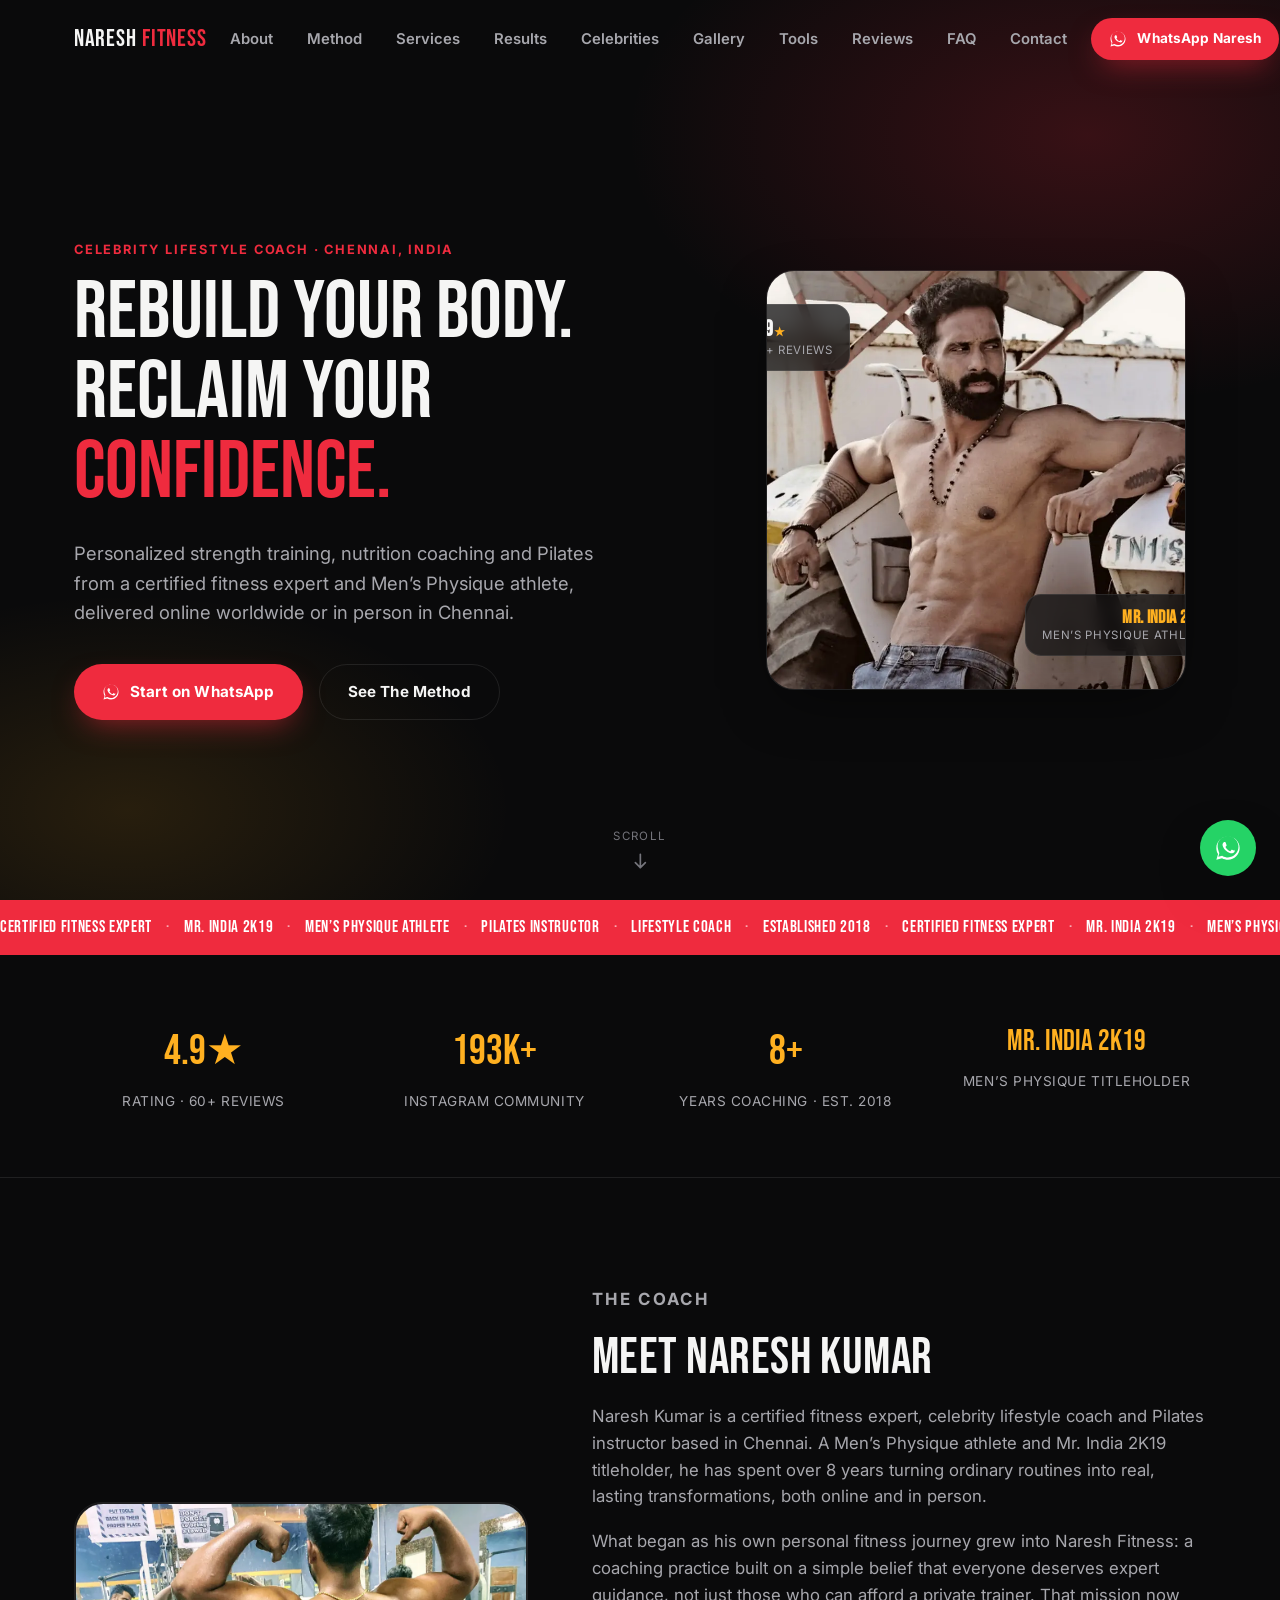
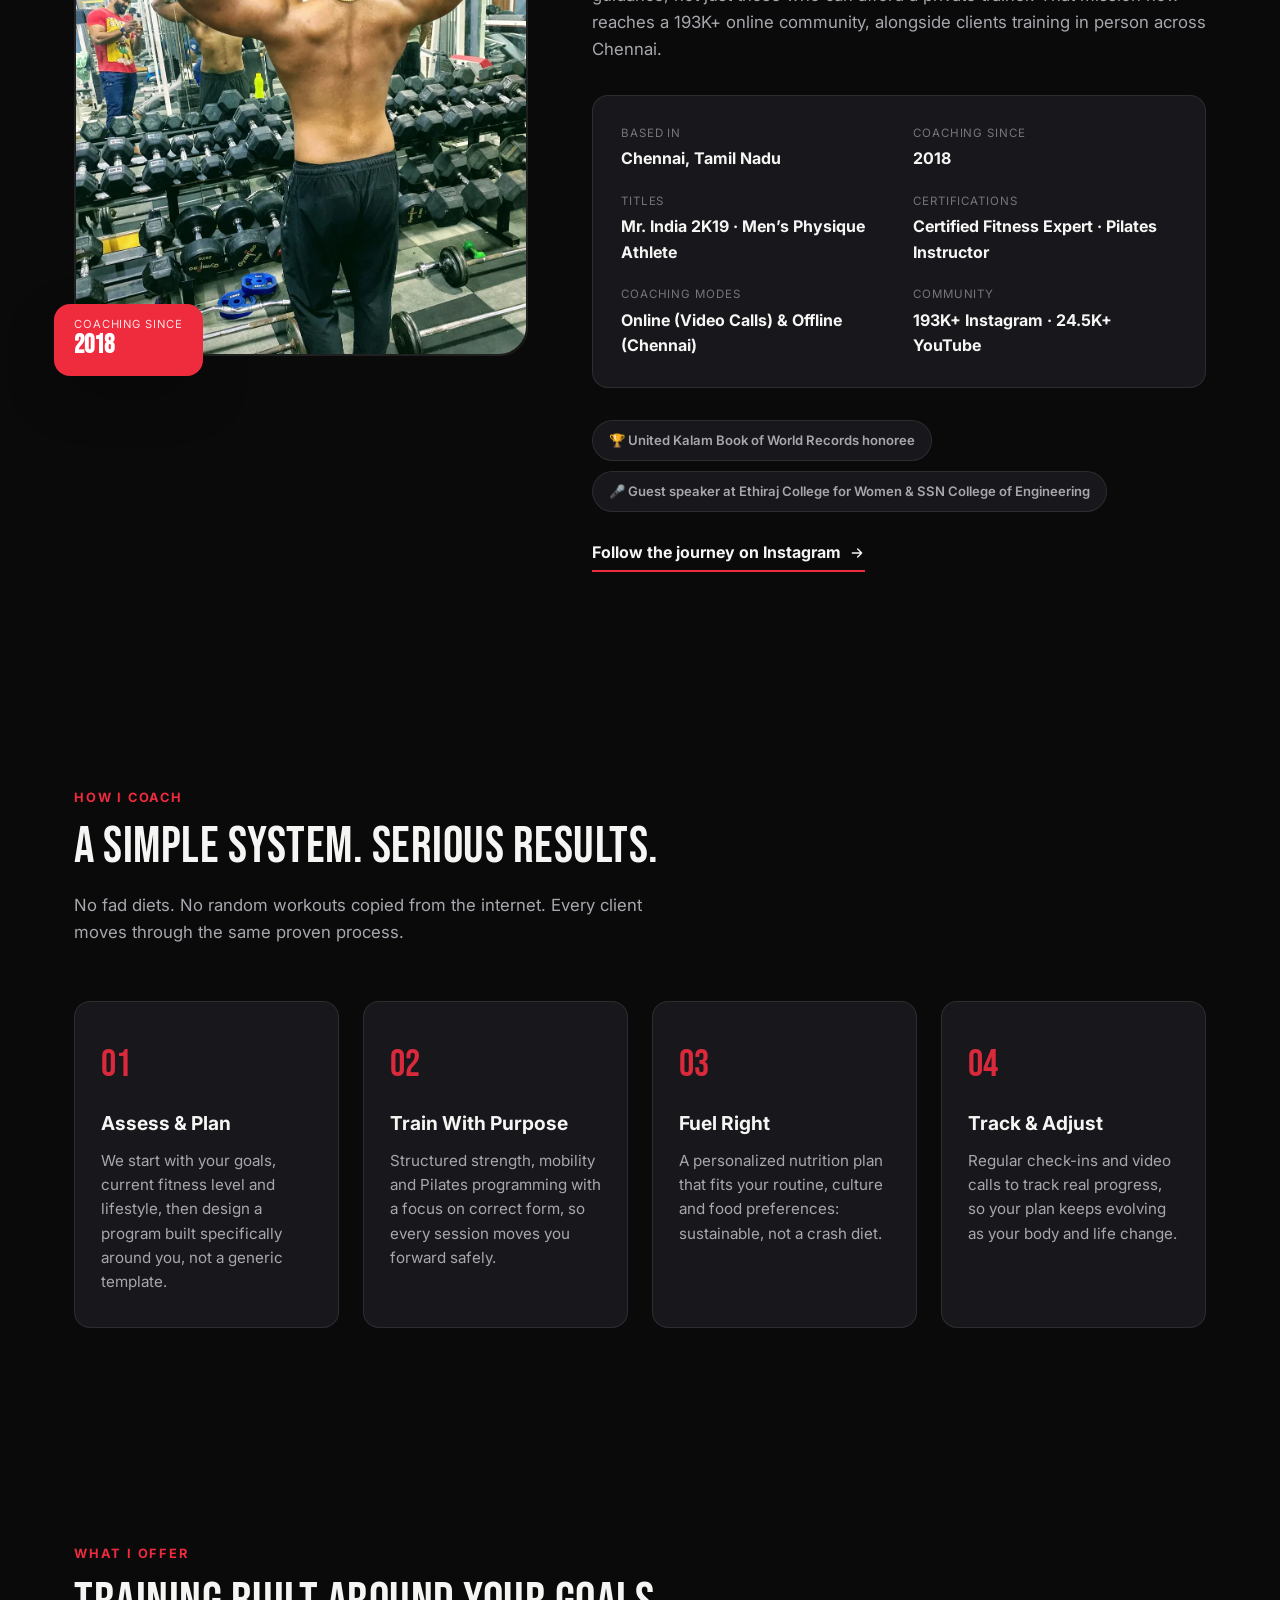
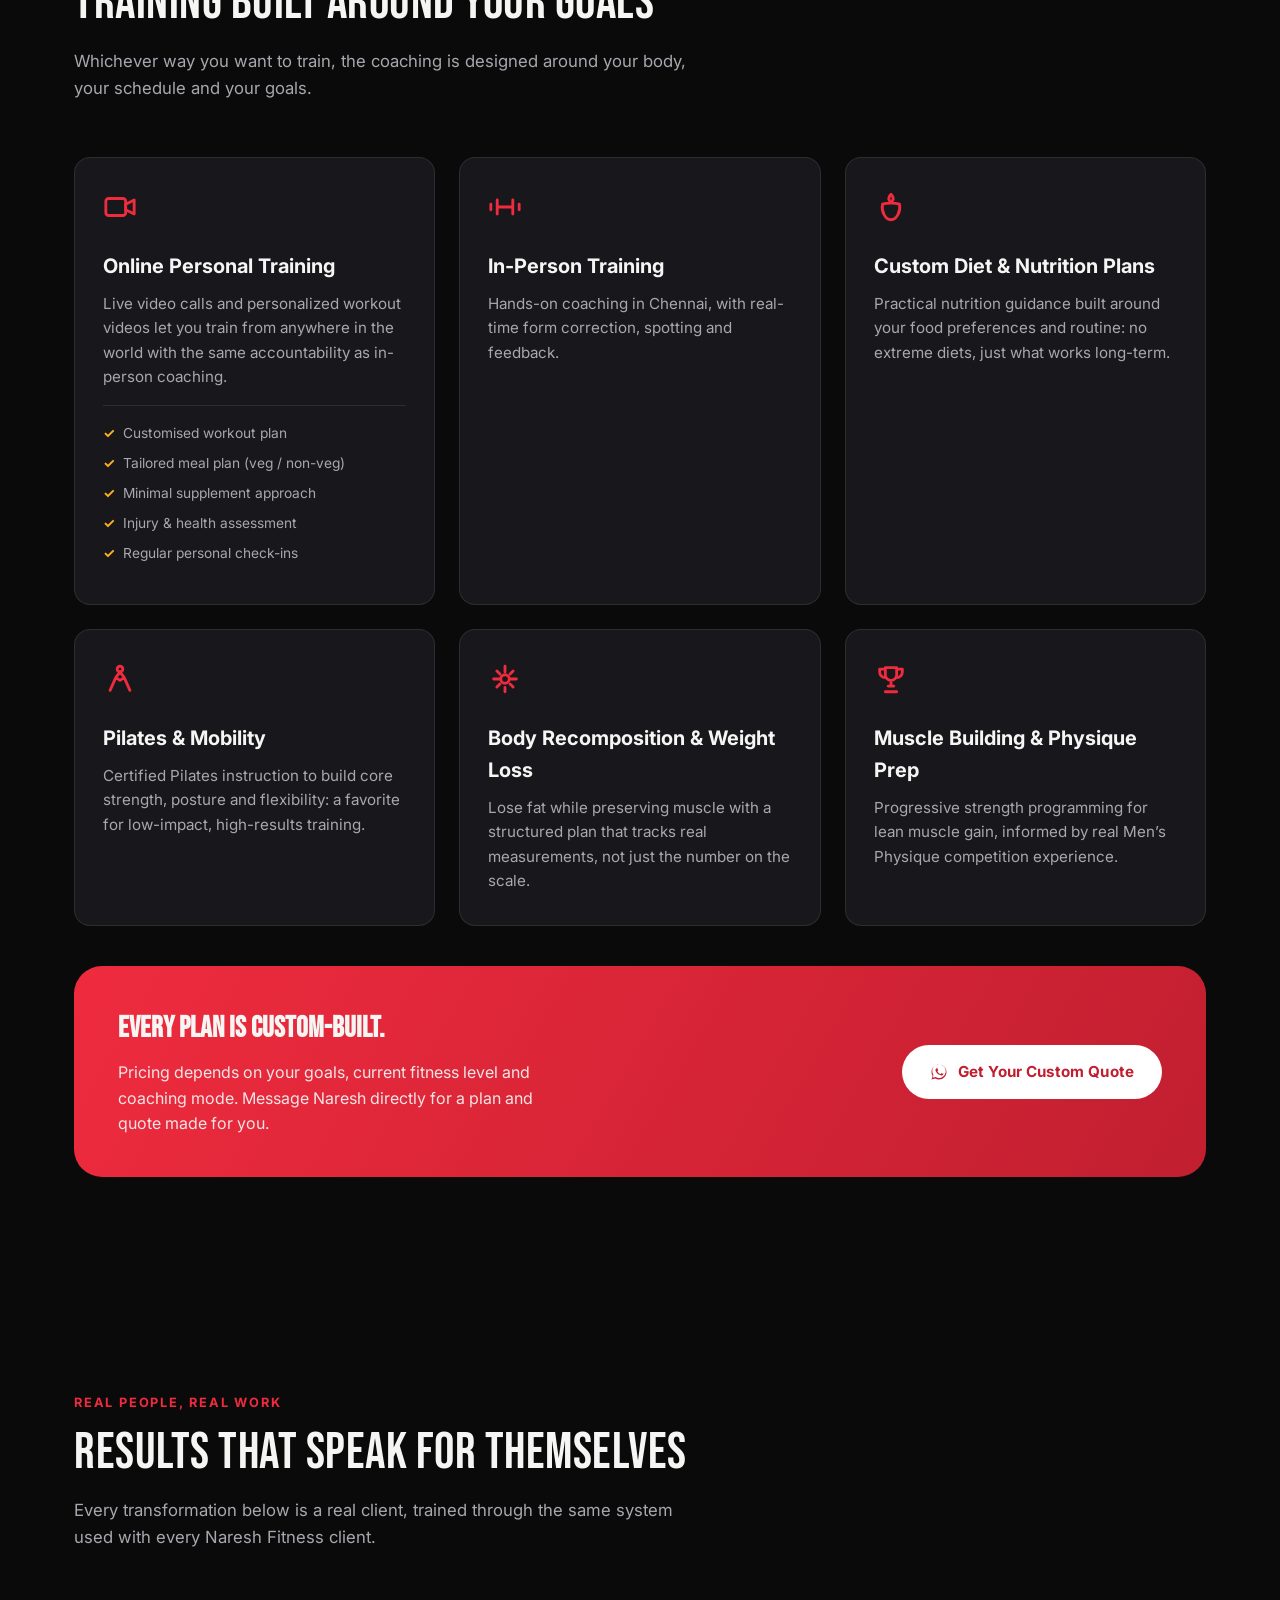
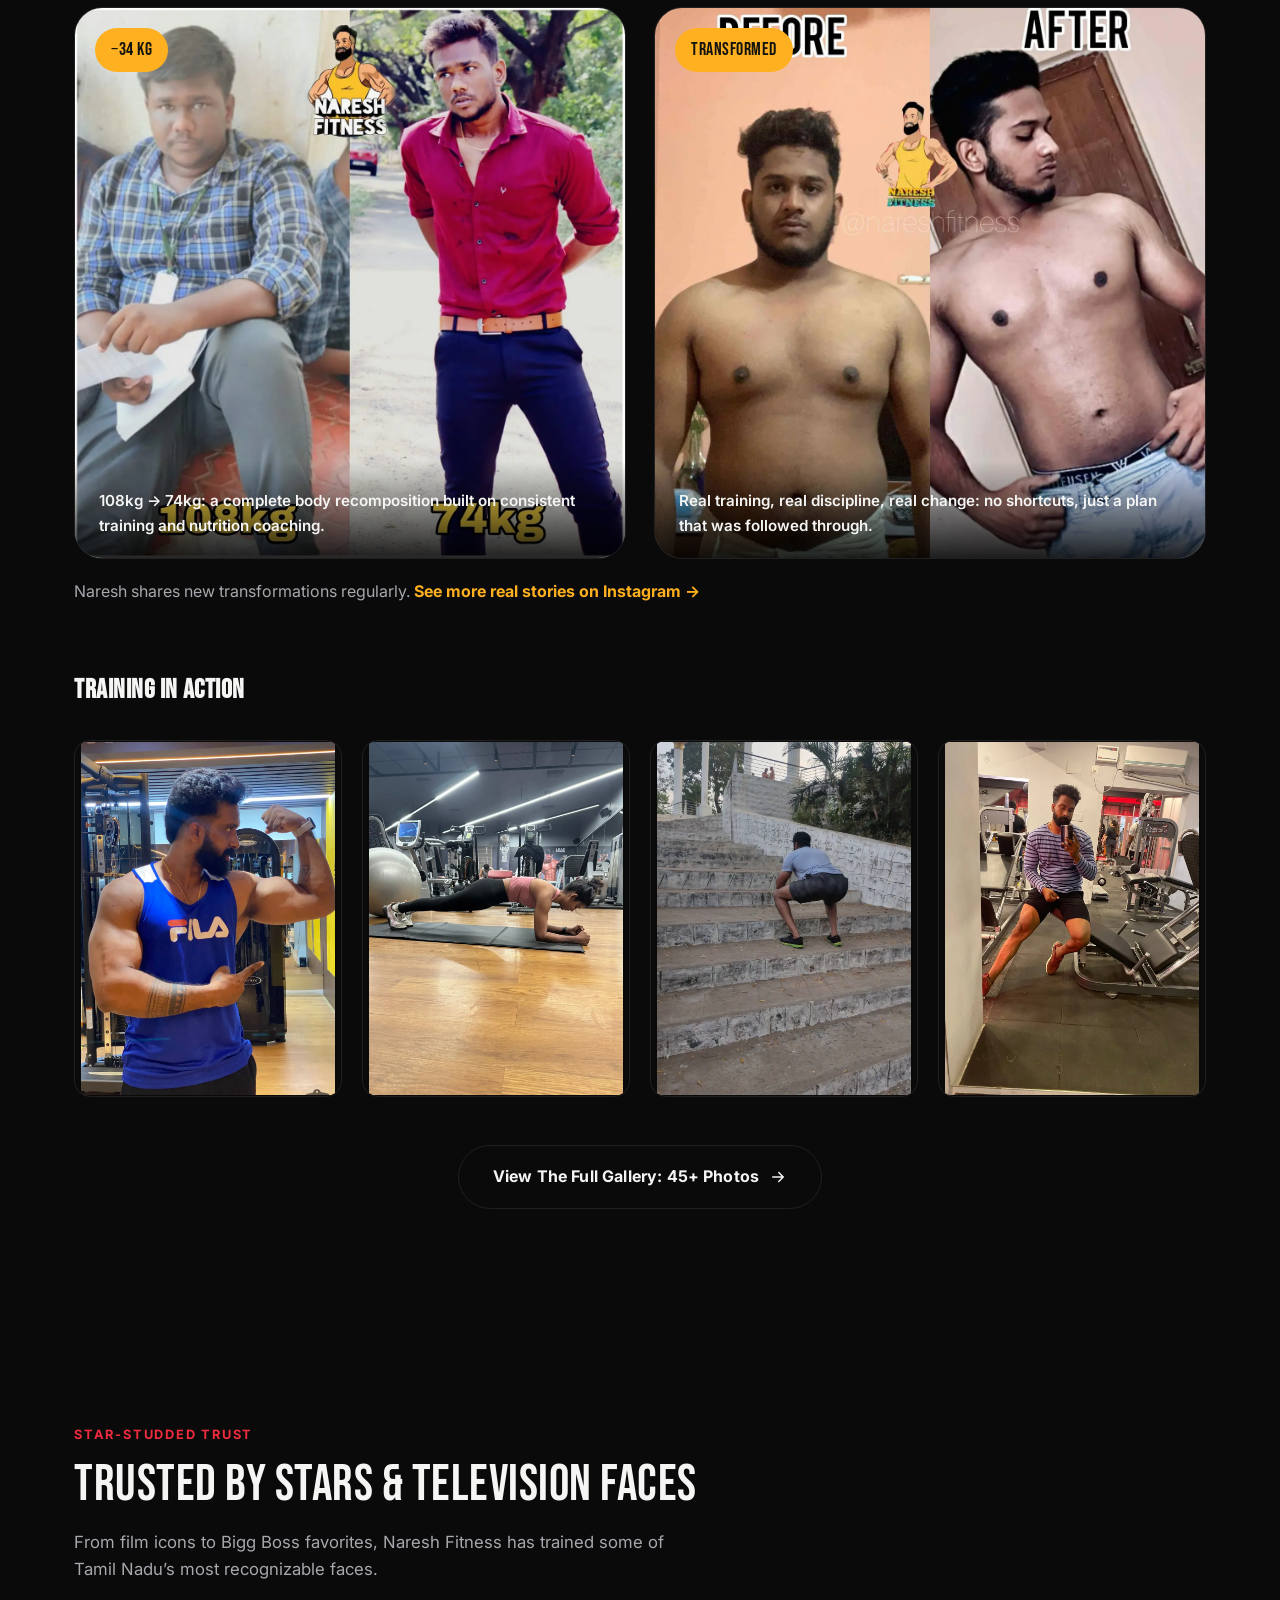
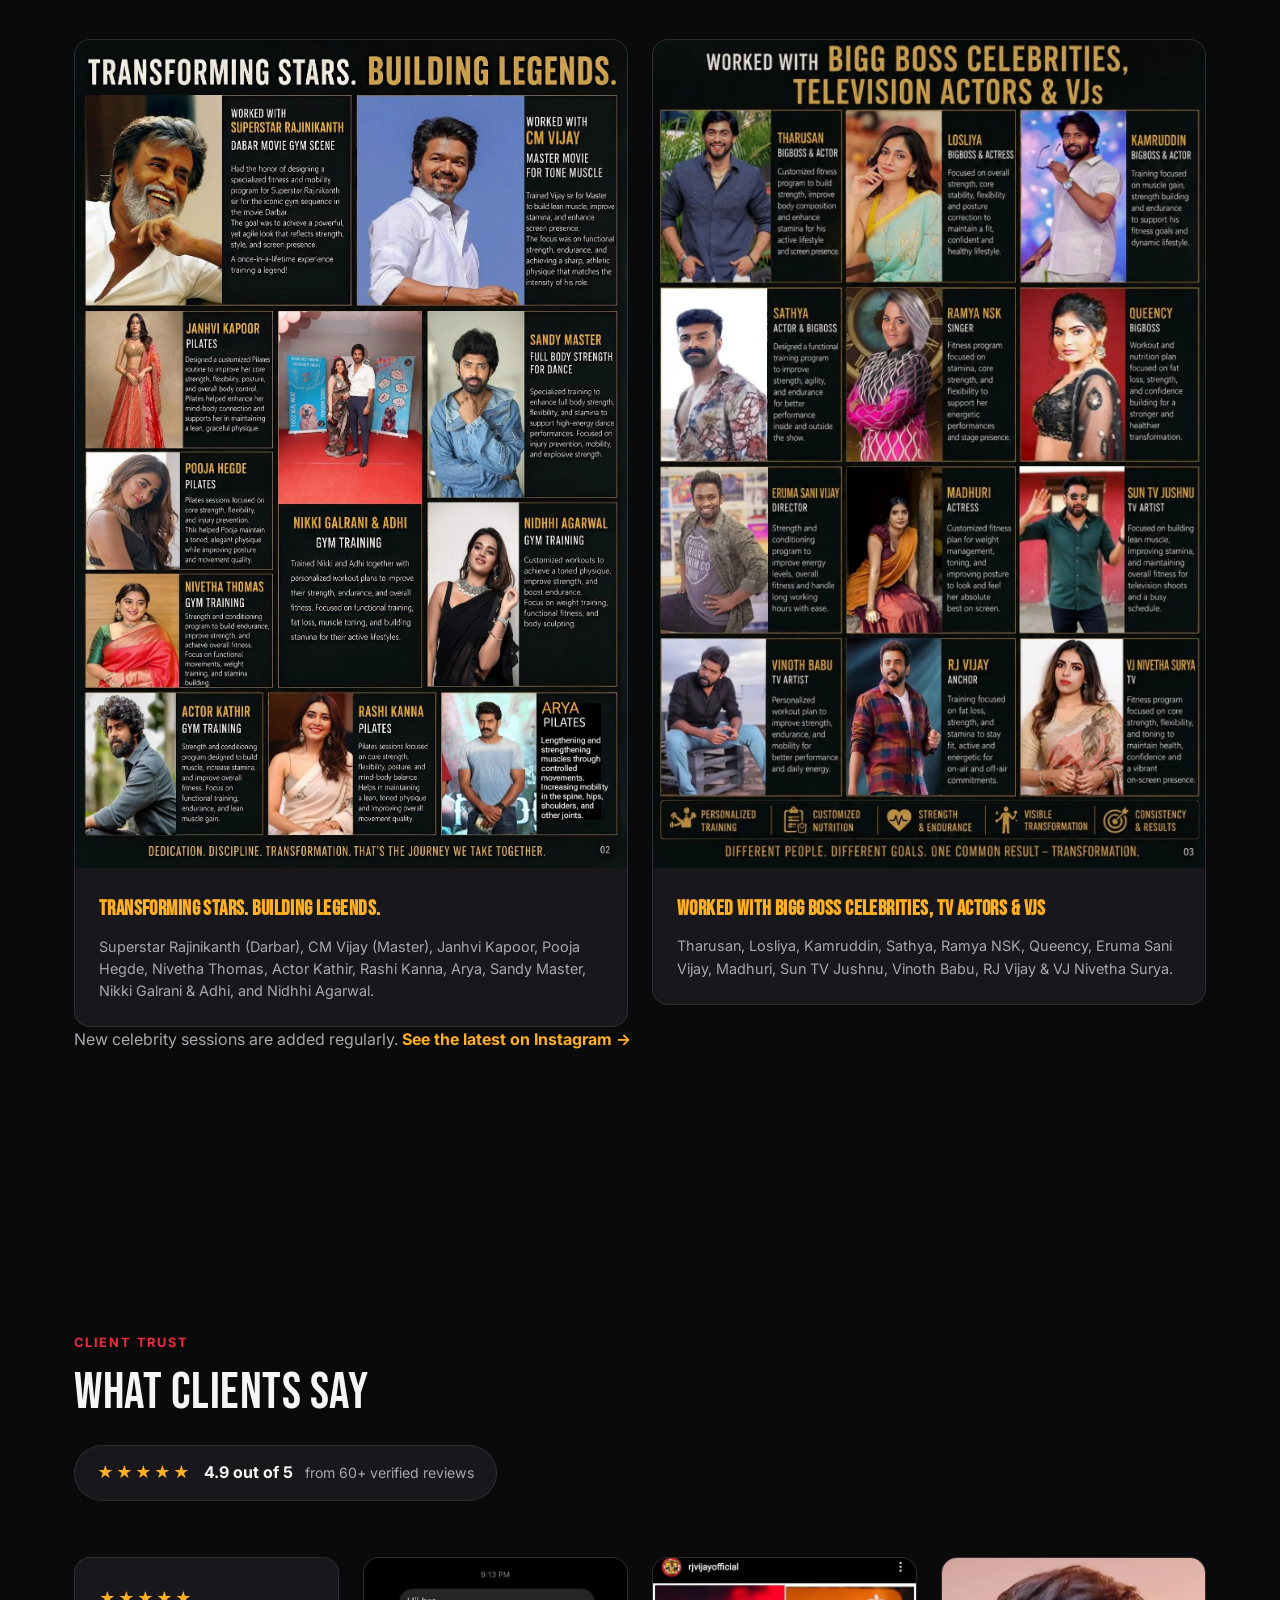
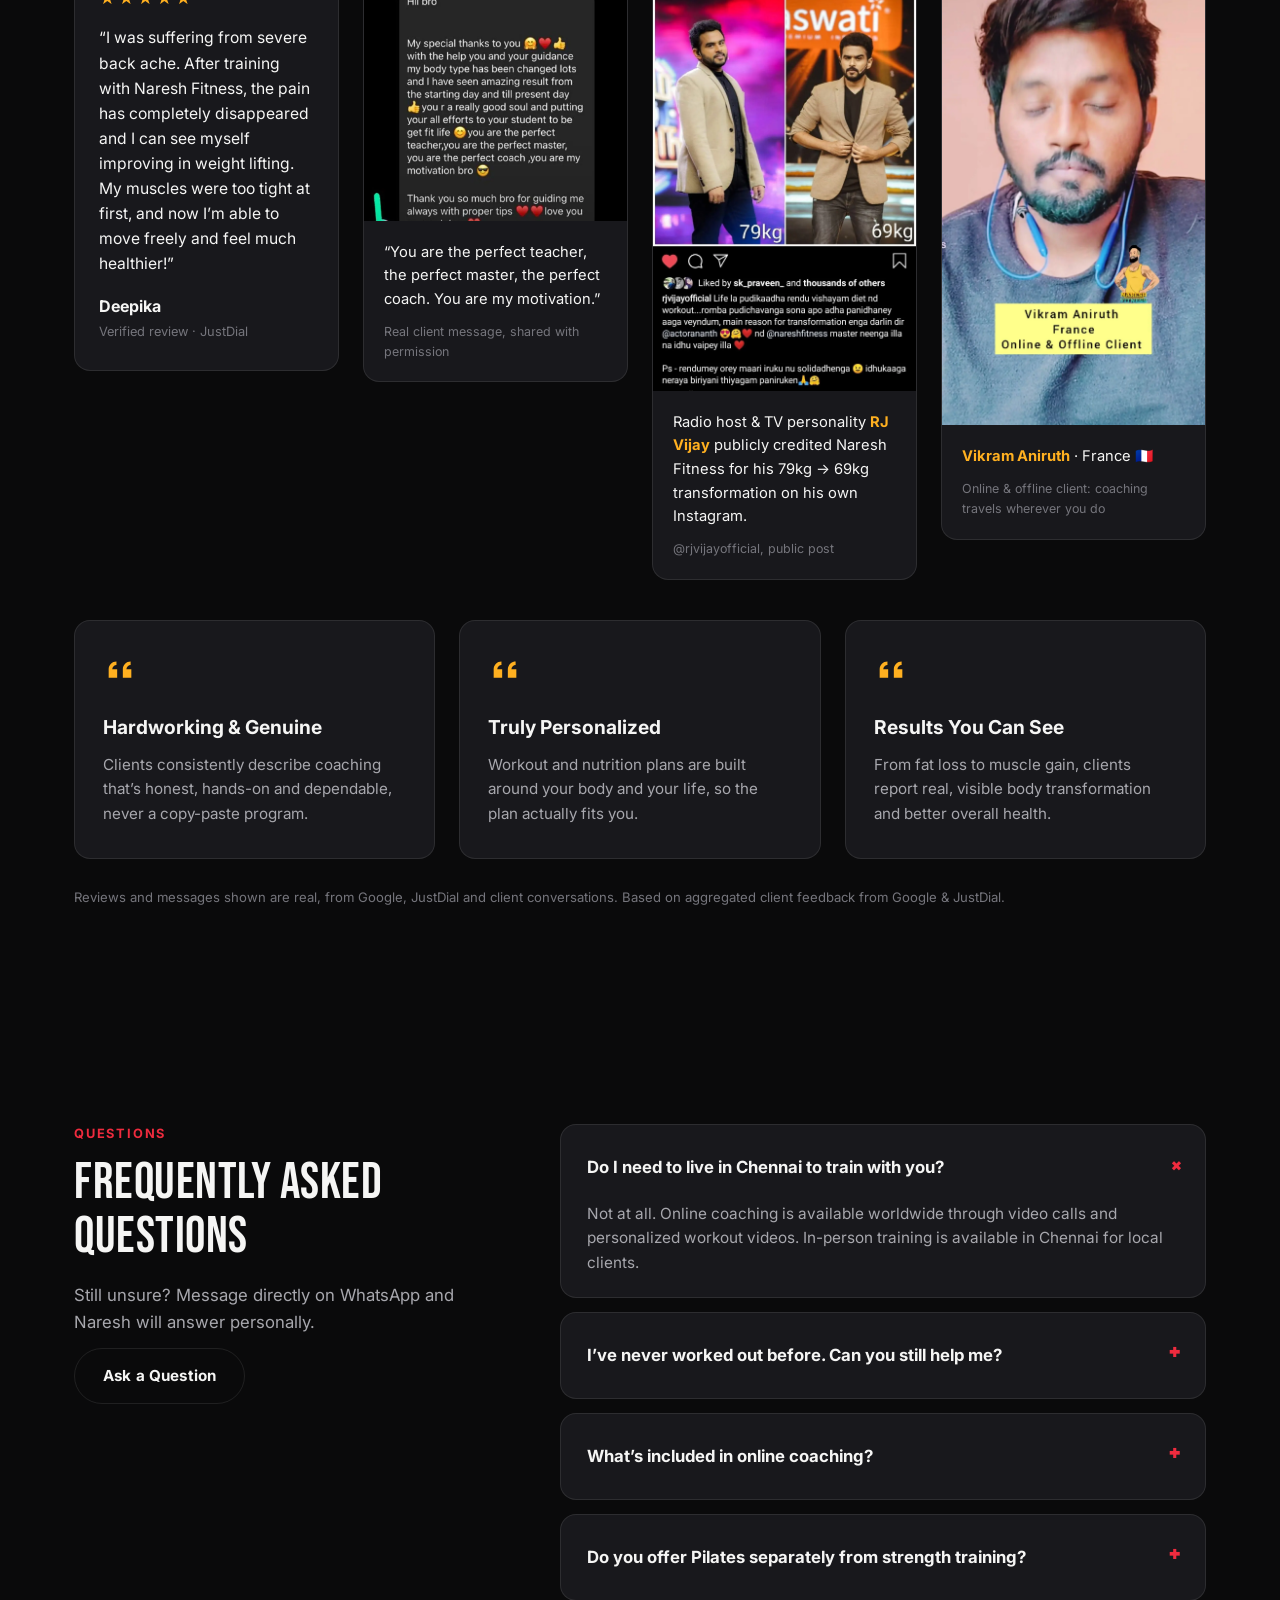
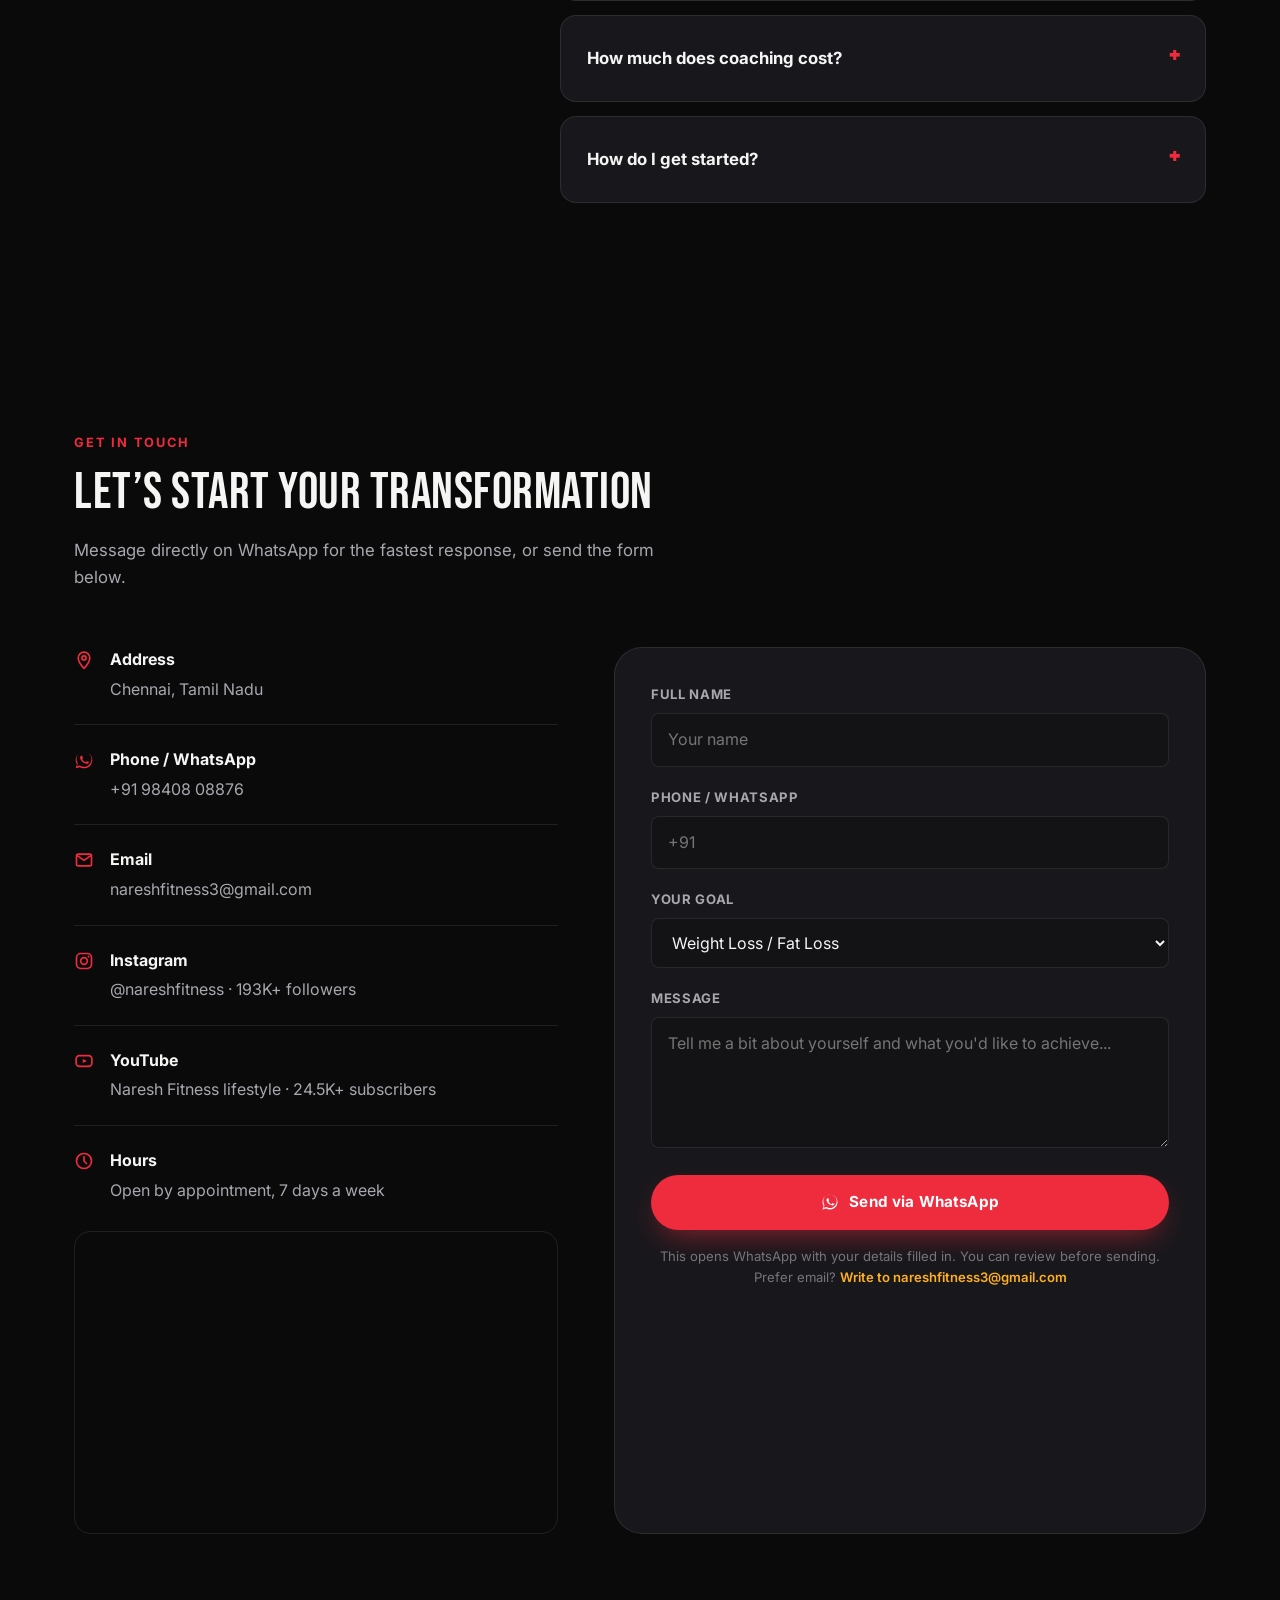
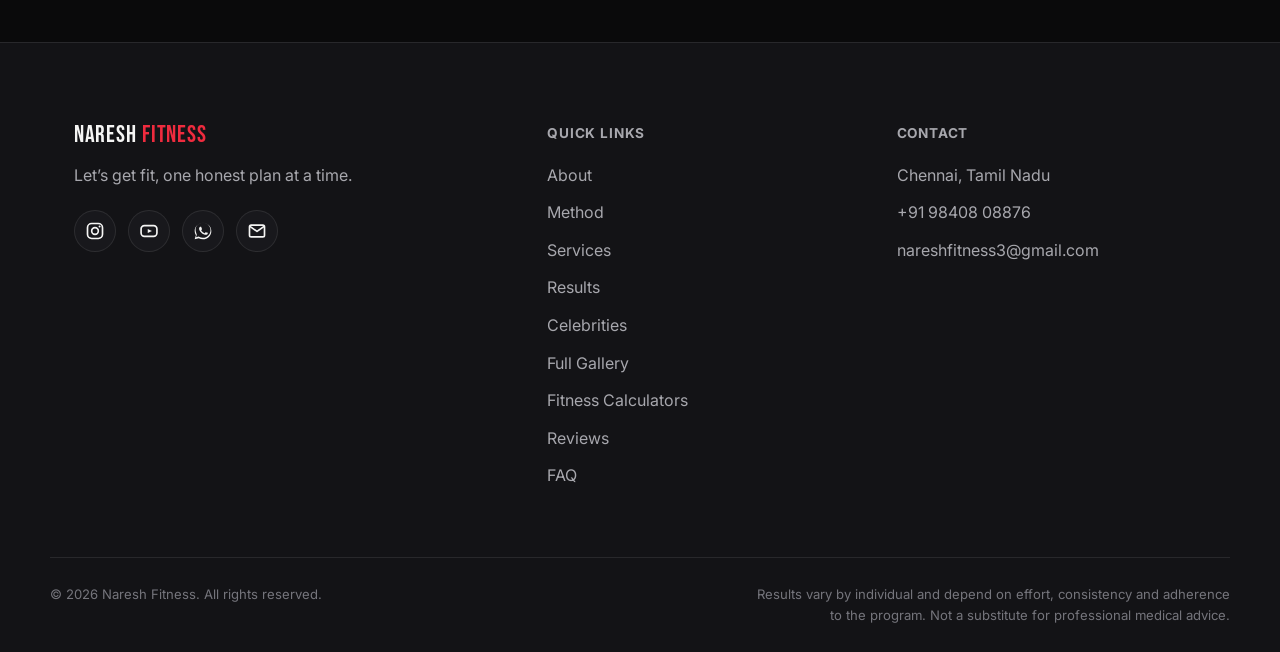
==== commit a3434b07: "Add free fitness calculators: BMI, TDEE and macro split tools - New tools.html page with BMI calcula" ====
--- a/index.html
+++ b/index.html
@@ -94,6 +94,7 @@
         <li><a href="#results" class="nav-link">Results</a></li>
         <li><a href="#celebrities" class="nav-link">Celebrities</a></li>
         <li><a href="gallery.html" class="nav-link">Gallery</a></li>
+        <li><a href="tools.html" class="nav-link">Tools</a></li>
         <li><a href="#reviews" class="nav-link">Reviews</a></li>
         <li><a href="#faq" class="nav-link">FAQ</a></li>
         <li><a href="#contact" class="nav-link">Contact</a></li>
@@ -671,6 +672,7 @@
         <li><a href="#results">Results</a></li>
         <li><a href="#celebrities">Celebrities</a></li>
         <li><a href="gallery.html">Full Gallery</a></li>
+        <li><a href="tools.html">Fitness Calculators</a></li>
         <li><a href="#reviews">Reviews</a></li>
         <li><a href="#faq">FAQ</a></li>
       </ul>
--- a/assets/css/style.css
+++ b/assets/css/style.css
@@ -849,6 +849,134 @@
 .gallery-cta .section-sub { margin-inline: auto; color: rgba(255,255,255,.9); margin-bottom: 32px; }
 .gallery-cta .btn-primary { background: #fff; color: var(--accent-dark); box-shadow: none; }
 .gallery-cta .btn-primary:hover { background: #0a0a0b; color: #fff; }
+
+/* ==========================================================================
+   Fitness Tools Page
+   ========================================================================== */
+.tool-section--alt { background: var(--bg-alt); }
+
+.tool-card {
+  background: var(--surface);
+  border: 1px solid var(--border);
+  border-radius: var(--radius-lg);
+  padding: 40px;
+  max-width: 780px;
+  margin-inline: auto;
+}
+
+.unit-toggle { display: flex; gap: 10px; margin-bottom: 24px; flex-wrap: wrap; }
+.unit-pill {
+  position: relative;
+  display: inline-flex;
+  align-items: center;
+  padding: 10px 18px;
+  border-radius: 999px;
+  border: 1.5px solid var(--border);
+  font-size: .85rem;
+  font-weight: 600;
+  color: var(--text-muted);
+  cursor: pointer;
+  transition: border-color .2s var(--ease), color .2s var(--ease), background .2s var(--ease);
+}
+.unit-pill input { position: absolute; opacity: 0; width: 0; height: 0; }
+.unit-pill.is-active { border-color: var(--accent); color: var(--text); background: rgba(239,43,62,.12); }
+.unit-pill input:focus-visible + span { outline: 2px solid var(--accent); outline-offset: 4px; border-radius: 999px; }
+
+.tool-grid { display: grid; grid-template-columns: repeat(2, 1fr); gap: 4px 20px; }
+.tool-grid .form-row { margin-bottom: 20px; }
+.input-pair { display: grid; grid-template-columns: 1fr 1fr; gap: 12px; }
+
+.tool-error {
+  background: rgba(239,43,62,.12);
+  border: 1px solid var(--accent);
+  color: #ffb3ba;
+  padding: 12px 16px;
+  border-radius: var(--radius-sm);
+  font-size: .88rem;
+  margin-bottom: 20px;
+}
+
+.tool-result {
+  margin-top: 36px;
+  padding-top: 32px;
+  border-top: 1px solid var(--border);
+}
+.tool-note { margin-top: 20px; color: var(--text-faint); font-size: .82rem; line-height: 1.6; }
+
+/* BMI result */
+.tool-result-headline { display: flex; align-items: baseline; gap: 18px; flex-wrap: wrap; margin-bottom: 28px; }
+.tool-result-value { font-family: var(--font-display); font-size: clamp(3rem, 8vw, 4.2rem); line-height: 1; color: var(--text); }
+.tool-badge {
+  display: inline-flex;
+  padding: 8px 18px;
+  border-radius: 999px;
+  font-weight: 700;
+  font-size: .85rem;
+  text-transform: uppercase;
+  letter-spacing: .04em;
+}
+.tool-badge--under { background: rgba(74,144,217,.16); color: #7ab4ea; }
+.tool-badge--normal { background: rgba(35,193,107,.16); color: var(--success); }
+.tool-badge--over { background: rgba(255,176,32,.16); color: var(--accent-2); }
+.tool-badge--obese { background: rgba(239,43,62,.16); color: var(--accent); }
+
+.bmi-gauge-track {
+  position: relative;
+  display: flex;
+  height: 14px;
+  border-radius: 999px;
+  overflow: visible;
+}
+.bmi-zone { display: block; height: 100%; }
+.bmi-zone:first-child { border-radius: 999px 0 0 999px; }
+.bmi-zone:last-child { border-radius: 0 999px 999px 0; }
+.bmi-zone--under { width: 14%; background: #4a90d9; }
+.bmi-zone--normal { width: 26%; background: var(--success); }
+.bmi-zone--over { width: 20%; background: var(--accent-2); }
+.bmi-zone--obese { width: 40%; background: var(--accent); }
+.bmi-gauge-marker {
+  position: absolute;
+  top: 50%; left: 50%;
+  width: 18px; height: 18px;
+  background: #fff;
+  border: 3px solid var(--bg);
+  border-radius: 50%;
+  box-shadow: 0 2px 8px rgba(0,0,0,.5);
+  transform: translate(-50%, -50%);
+  transition: left .4s var(--ease);
+}
+.bmi-gauge-labels { display: flex; justify-content: space-between; margin-top: 10px; font-size: .76rem; color: var(--text-faint); }
+
+/* Calorie / macro result */
+.tool-stat-grid { display: grid; grid-template-columns: repeat(3, 1fr); gap: 16px; margin-bottom: 36px; }
+.tool-stat {
+  background: var(--bg-alt);
+  border: 1px solid var(--border);
+  border-radius: var(--radius);
+  padding: 20px;
+  text-align: center;
+}
+.tool-stat--highlight { border-color: var(--accent); background: rgba(239,43,62,.08); }
+.tool-stat-label { display: block; font-size: .78rem; text-transform: uppercase; letter-spacing: .04em; color: var(--text-muted); margin-bottom: 10px; }
+.tool-stat-value { display: block; font-family: var(--font-display); font-size: clamp(1.8rem, 4vw, 2.4rem); line-height: 1; }
+.tool-stat-unit { display: block; font-size: .78rem; color: var(--text-faint); margin-top: 6px; }
+
+.macro-breakdown h3 { font-size: 1rem; text-transform: uppercase; letter-spacing: .04em; margin-bottom: 16px; }
+.macro-bar { display: flex; height: 12px; border-radius: 999px; overflow: hidden; background: var(--bg-alt); margin-bottom: 20px; }
+.macro-bar-seg { display: block; height: 100%; transition: width .4s var(--ease); }
+.macro-bar-seg--protein { background: var(--accent-2); }
+.macro-bar-seg--carbs { background: #4a90d9; }
+.macro-bar-seg--fat { background: var(--accent); }
+
+.macro-list { display: flex; flex-direction: column; gap: 12px; }
+.macro-item { display: flex; align-items: center; gap: 10px; font-size: .92rem; }
+.macro-dot { width: 10px; height: 10px; border-radius: 50%; flex-shrink: 0; }
+.macro-dot--protein { background: var(--accent-2); }
+.macro-dot--carbs { background: #4a90d9; }
+.macro-dot--fat { background: var(--accent); }
+.macro-name { flex-grow: 1; font-weight: 600; }
+.macro-grams { font-weight: 700; color: var(--text); }
+.macro-cal { color: var(--text-faint); font-size: .82rem; width: 80px; text-align: right; }
 
 /* ==========================================================================
    Responsive
@@ -903,6 +1031,10 @@
 
   .footer-inner { grid-template-columns: 1fr 1fr; }
   .footer-brand { grid-column: 1 / -1; }
+
+  .tool-card { padding: 28px 22px; }
+  .tool-stat-grid { grid-template-columns: 1fr 1fr; }
+  .tool-stat--highlight { grid-column: 1 / -1; }
 }
 
 @media (max-width: 620px) {
@@ -922,4 +1054,11 @@
   .disclaimer { text-align: left; }
   .hero-actions .btn { width: 100%; justify-content: center; }
   .hero-actions { flex-direction: column; }
-}
+
+  .tool-grid { grid-template-columns: 1fr; }
+  .tool-stat-grid { grid-template-columns: 1fr; }
+  .tool-stat--highlight { grid-column: auto; }
+  .unit-toggle { flex-direction: column; align-items: stretch; }
+  .unit-pill { justify-content: center; }
+  .macro-cal { width: auto; }
+}
